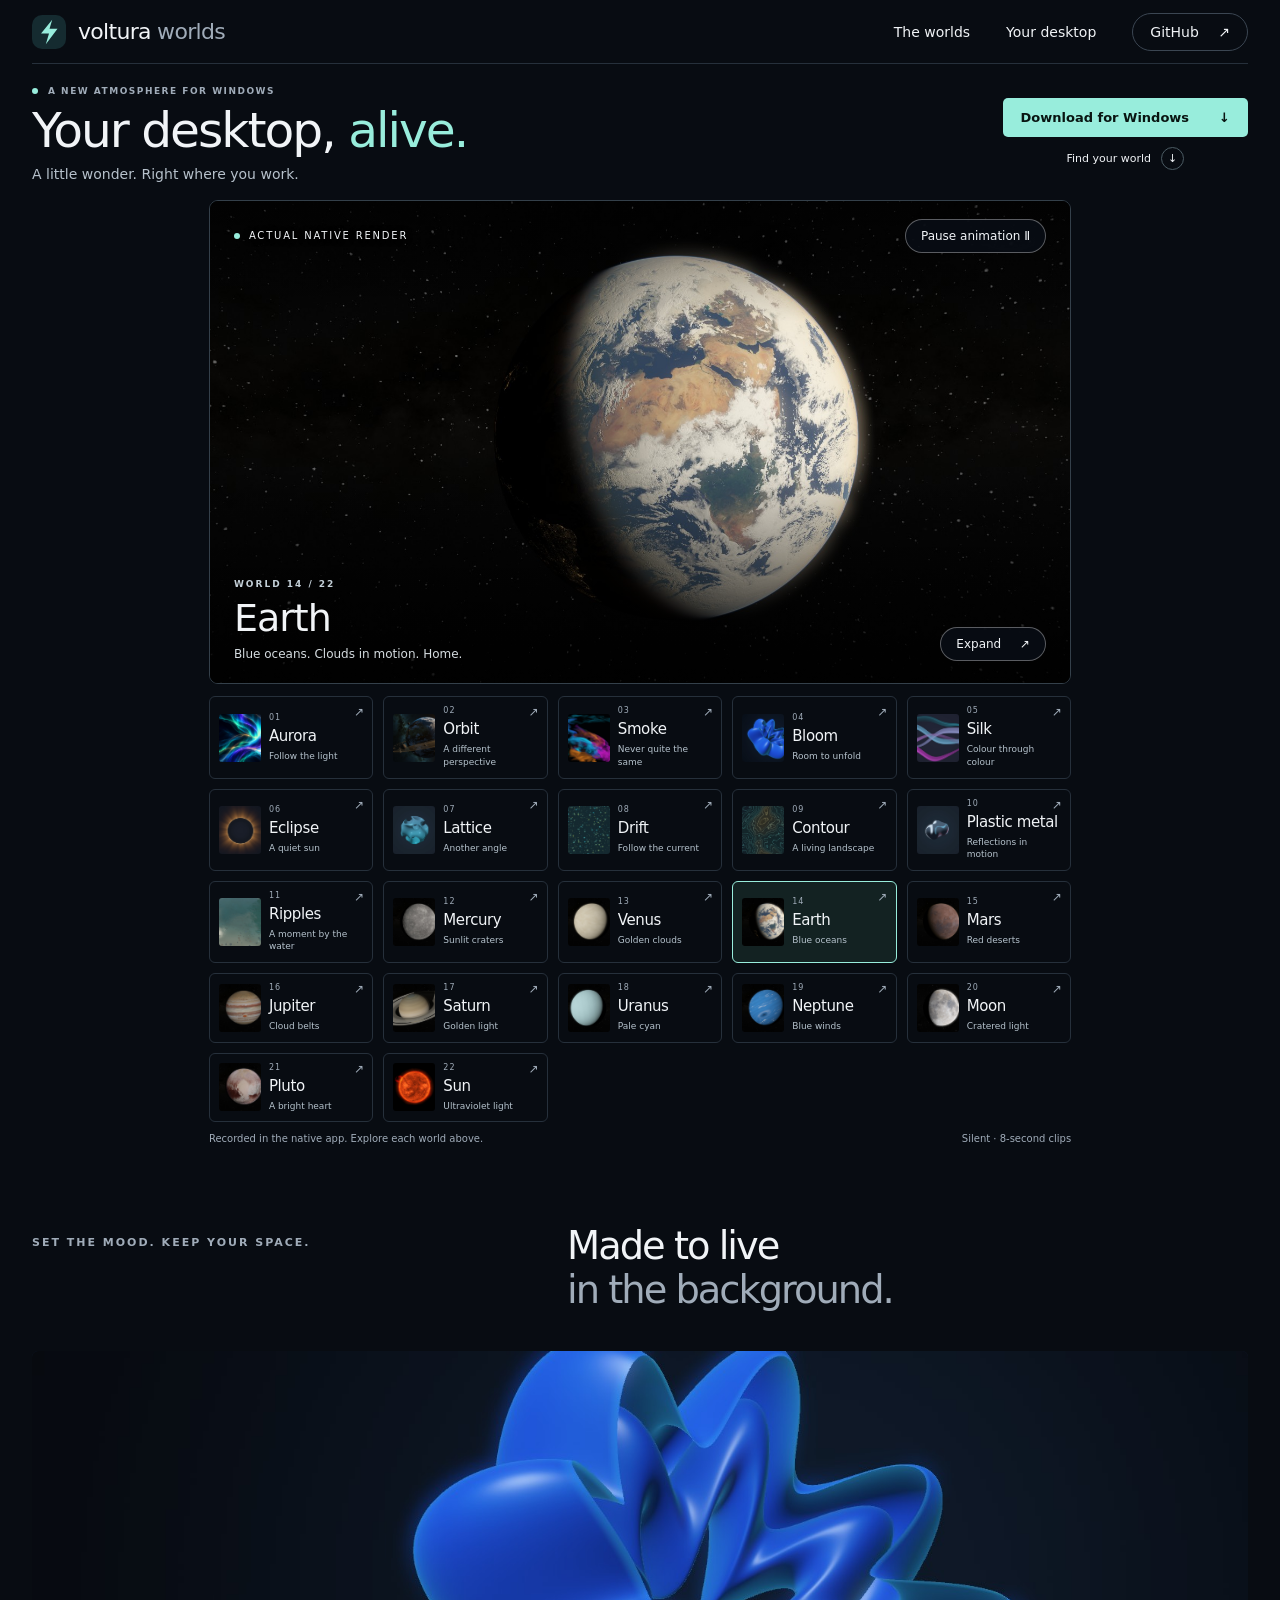
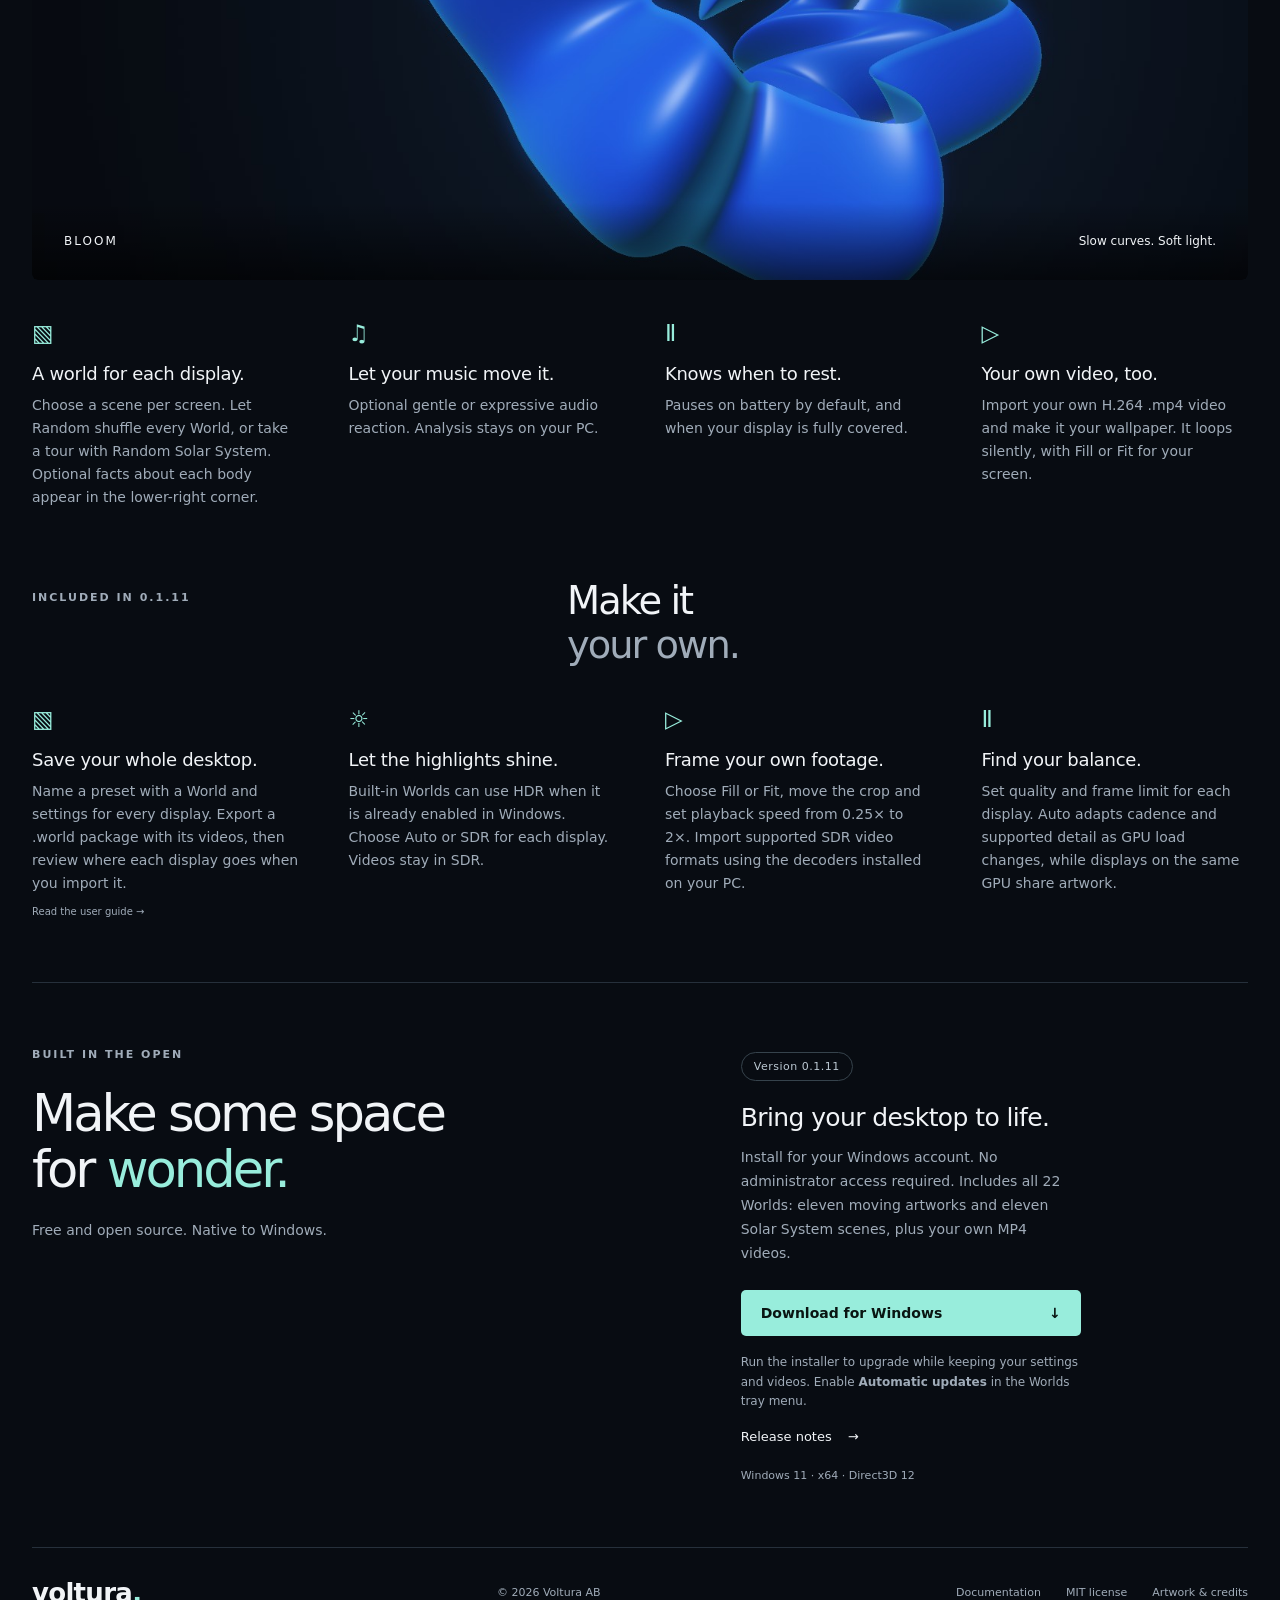
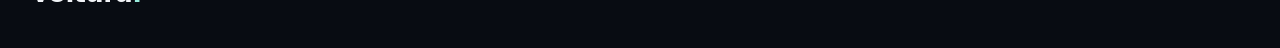
==== index.html @ 18833467 "Release 0.1.11 with reliability fixes and streamlined packaging" ====
<!doctype html>
<html lang="en">
<head>
  <meta charset="utf-8">
  <meta name="viewport" content="width=device-width, initial-scale=1">
  <meta name="theme-color" content="#080c12">
  <meta name="description" content="Explore 22 native animated Worlds for Windows 11. Tour the Solar System, follow flowing light, or find a quiet moment by the water.">
  <meta property="og:title" content="Voltura Worlds — Your desktop, alive.">
  <meta property="og:description" content="22 Worlds. Endless atmosphere. Explore the Solar System, from Mercury to Pluto and the Sun.">
  <meta property="og:type" content="website">
  <meta property="og:site_name" content="Voltura Worlds">
  <meta property="og:url" content="https://worlds.voltura.se/">
  <meta property="og:image" content="https://worlds.voltura.se/assets/social-preview.jpg?v=0.1.10">
  <meta property="og:image:secure_url" content="https://worlds.voltura.se/assets/social-preview.jpg?v=0.1.10">
  <meta property="og:image:type" content="image/jpeg">
  <meta property="og:image:width" content="1200">
  <meta property="og:image:height" content="630">
  <meta property="og:image:alt" content="Native Solar System scenes rendered by Voltura Worlds, with Earth, Saturn, the Sun and eight more Solar System Worlds">
  <meta name="twitter:card" content="summary_large_image">
  <meta name="twitter:title" content="Voltura Worlds — Your desktop, alive.">
  <meta name="twitter:description" content="22 Worlds. Endless atmosphere. Native Solar System scenes, moving artwork and your own MP4 videos for Windows 11.">
  <meta name="twitter:image" content="https://worlds.voltura.se/assets/social-preview.jpg?v=0.1.10">
  <meta name="twitter:image:alt" content="Native Solar System scenes rendered by Voltura Worlds, with Earth, Saturn, the Sun and eight more Solar System Worlds">
  <link rel="canonical" href="https://worlds.voltura.se/">
  <link rel="icon" type="image/svg+xml" href="assets/icon.svg">
  <link rel="stylesheet" href="styles.css?v=0.1.10">
  <title>Voltura Worlds — Your desktop, alive.</title>
</head>
<body>
  <a class="skip" href="#main">Skip to content</a>
  <header class="navigation wrap">
    <a class="brand" href="./" aria-label="Voltura Worlds home"><img src="assets/icon.svg" width="34" height="34" alt=""><span>voltura <strong>worlds</strong></span></a>
    <nav aria-label="Main navigation"><a href="#worlds">The worlds</a><a href="#your-desktop">Your desktop</a><a class="nav-source" href="https://github.com/voltura/voltura-worlds">GitHub <span aria-hidden="true">↗</span></a></nav>
  </header>
  <main id="main">
    <section class="hero wrap" aria-labelledby="hero-title">
      <div class="hero-intro"><p class="eyebrow"><span class="dot"></span> A new atmosphere for Windows</p><h1 id="hero-title">Your desktop, <em>alive.</em></h1><p class="lead">A little wonder. Right where you work.</p><div class="hero-actions"><a class="button" href="https://github.com/voltura/voltura-worlds/releases/download/v0.1.11/VolturaWorlds-Setup-0.1.11-win-x64.exe">Download for Windows <span aria-hidden="true">↓</span></a><a class="round-link" href="#worlds">Find your world <span aria-hidden="true">↓</span></a></div></div>
      <div class="hero-aside"><span class="small-label">Made for your desktop</span><p>Light that flows.<br>Planets that turn.<br>A moment to get lost in.</p><span class="version-tag">Windows 11 · x64</span></div>
    </section>
    <section class="showcase wrap" id="worlds" aria-label="Explore the 22 worlds">
      <div class="cinema" data-scene="earth">
        <video id="world-video" muted loop playsinline preload="metadata" poster="assets/earth.jpg?v=0.1.10" aria-label="Earth: native animated globe" width="1600" height="900"><source src="assets/earth.mp4?v=0.1.10" type="video/mp4"></video>
        <div class="cinema-top"><span class="footage-label"><span class="dot"></span> Actual native render</span><button id="play-toggle" type="button" aria-label="Play animation">Play animation <span aria-hidden="true">▷</span></button></div>
        <div class="cinema-bottom"><div aria-live="polite"><p class="small-label" id="scene-number">WORLD 14 / 22</p><h2 id="scene-title">Earth</h2><p id="scene-description">Blue oceans. Clouds in motion. Home.</p></div><button id="fullscreen" type="button" aria-label="View animation fullscreen">Expand <span aria-hidden="true">↗</span></button></div>
      </div>
      <div class="scene-picker" role="group" aria-label="Choose a world">
        <button type="button" class="scene" data-world="aurora" aria-pressed="false"><img src="assets/aurora.jpg?v=0.1.10" alt="" width="160" height="90"><span><span class="scene-index">01</span><strong>Aurora</strong><small>Follow the light</small></span><span class="scene-arrow" aria-hidden="true">↗</span></button>
        <button type="button" class="scene" data-world="orbit" aria-pressed="false"><img src="assets/orbit.jpg?v=0.1.10" alt="" width="160" height="90" loading="lazy"><span><span class="scene-index">02</span><strong>Orbit</strong><small>A different perspective</small></span><span class="scene-arrow" aria-hidden="true">↗</span></button>
        <button type="button" class="scene" data-world="smoke" aria-pressed="false"><img src="assets/smoke.jpg?v=0.1.10" alt="" width="160" height="90" loading="lazy"><span><span class="scene-index">03</span><strong>Smoke</strong><small>Never quite the same</small></span><span class="scene-arrow" aria-hidden="true">↗</span></button>
        <button type="button" class="scene" data-world="bloom" aria-pressed="false"><img src="assets/bloom.jpg?v=0.1.10" alt="" width="160" height="90" loading="lazy"><span><span class="scene-index">04</span><strong>Bloom</strong><small>Room to unfold</small></span><span class="scene-arrow" aria-hidden="true">↗</span></button>
        <button type="button" class="scene" data-world="silk" aria-pressed="false"><img src="assets/silk.jpg?v=0.1.10" alt="" width="160" height="90" loading="lazy"><span><span class="scene-index">05</span><strong>Silk</strong><small>Colour through colour</small></span><span class="scene-arrow" aria-hidden="true">↗</span></button>
        <button type="button" class="scene" data-world="eclipse" aria-pressed="false"><img src="assets/eclipse.jpg?v=0.1.10" alt="" width="160" height="90" loading="lazy"><span><span class="scene-index">06</span><strong>Eclipse</strong><small>A quiet sun</small></span><span class="scene-arrow" aria-hidden="true">↗</span></button>
        <button type="button" class="scene" data-world="lattice" aria-pressed="false"><img src="assets/lattice.jpg?v=0.1.10" alt="" width="160" height="90" loading="lazy"><span><span class="scene-index">07</span><strong>Lattice</strong><small>Another angle</small></span><span class="scene-arrow" aria-hidden="true">↗</span></button>
        <button type="button" class="scene" data-world="drift" aria-pressed="false"><img src="assets/drift.jpg?v=0.1.10" alt="" width="160" height="90" loading="lazy"><span><span class="scene-index">08</span><strong>Drift</strong><small>Follow the current</small></span><span class="scene-arrow" aria-hidden="true">↗</span></button>
        <button type="button" class="scene" data-world="contour" aria-pressed="false"><img src="assets/contour.jpg?v=0.1.10" alt="" width="160" height="90" loading="lazy"><span><span class="scene-index">09</span><strong>Contour</strong><small>A living landscape</small></span><span class="scene-arrow" aria-hidden="true">↗</span></button>
        <button type="button" class="scene" data-world="plastic_metal" aria-pressed="false"><img src="assets/plastic_metal.jpg?v=0.1.10" alt="" width="160" height="90" loading="lazy"><span><span class="scene-index">10</span><strong>Plastic metal</strong><small>Reflections in motion</small></span><span class="scene-arrow" aria-hidden="true">↗</span></button>
        <button type="button" class="scene" data-world="ripples" aria-pressed="false"><img src="assets/ripples.jpg?v=0.1.10" alt="" width="160" height="90" loading="lazy"><span><span class="scene-index">11</span><strong>Ripples</strong><small>A moment by the water</small></span><span class="scene-arrow" aria-hidden="true">&#8599;</span></button>
        <button type="button" class="scene" data-world="mercury" aria-pressed="false"><img src="assets/mercury.jpg?v=0.1.10" alt="" width="160" height="90" loading="lazy"><span><span class="scene-index">12</span><strong>Mercury</strong><small>Sunlit craters</small></span><span class="scene-arrow" aria-hidden="true">↗</span></button>
        <button type="button" class="scene" data-world="venus" aria-pressed="false"><img src="assets/venus.jpg?v=0.1.10" alt="" width="160" height="90" loading="lazy"><span><span class="scene-index">13</span><strong>Venus</strong><small>Golden clouds</small></span><span class="scene-arrow" aria-hidden="true">↗</span></button>
        <button type="button" class="scene active" data-world="earth" aria-pressed="true"><img src="assets/earth.jpg?v=0.1.10" alt="" width="160" height="90" loading="lazy"><span><span class="scene-index">14</span><strong>Earth</strong><small>Blue oceans</small></span><span class="scene-arrow" aria-hidden="true">↗</span></button>
        <button type="button" class="scene" data-world="mars" aria-pressed="false"><img src="assets/mars.jpg?v=0.1.10" alt="" width="160" height="90" loading="lazy"><span><span class="scene-index">15</span><strong>Mars</strong><small>Red deserts</small></span><span class="scene-arrow" aria-hidden="true">↗</span></button>
        <button type="button" class="scene" data-world="jupiter" aria-pressed="false"><img src="assets/jupiter.jpg?v=0.1.10" alt="" width="160" height="90" loading="lazy"><span><span class="scene-index">16</span><strong>Jupiter</strong><small>Cloud belts</small></span><span class="scene-arrow" aria-hidden="true">↗</span></button>
        <button type="button" class="scene" data-world="saturn" aria-pressed="false"><img src="assets/saturn.jpg?v=0.1.10" alt="" width="160" height="90" loading="lazy"><span><span class="scene-index">17</span><strong>Saturn</strong><small>Golden light</small></span><span class="scene-arrow" aria-hidden="true">↗</span></button>
        <button type="button" class="scene" data-world="uranus" aria-pressed="false"><img src="assets/uranus.jpg?v=0.1.10" alt="" width="160" height="90" loading="lazy"><span><span class="scene-index">18</span><strong>Uranus</strong><small>Pale cyan</small></span><span class="scene-arrow" aria-hidden="true">↗</span></button>
        <button type="button" class="scene" data-world="neptune" aria-pressed="false"><img src="assets/neptune.jpg?v=0.1.10" alt="" width="160" height="90" loading="lazy"><span><span class="scene-index">19</span><strong>Neptune</strong><small>Blue winds</small></span><span class="scene-arrow" aria-hidden="true">↗</span></button>
        <button type="button" class="scene" data-world="moon" aria-pressed="false"><img src="assets/moon.jpg?v=0.1.10" alt="" width="160" height="90" loading="lazy"><span><span class="scene-index">20</span><strong>Moon</strong><small>Cratered light</small></span><span class="scene-arrow" aria-hidden="true">↗</span></button>
        <button type="button" class="scene" data-world="pluto" aria-pressed="false"><img src="assets/pluto.jpg?v=0.1.10" alt="" width="160" height="90" loading="lazy"><span><span class="scene-index">21</span><strong>Pluto</strong><small>A bright heart</small></span><span class="scene-arrow" aria-hidden="true">↗</span></button>
        <button type="button" class="scene" data-world="sun" aria-pressed="false"><img src="assets/sun.jpg?v=0.1.10" alt="" width="160" height="90" loading="lazy"><span><span class="scene-index">22</span><strong>Sun</strong><small>Ultraviolet light</small></span><span class="scene-arrow" aria-hidden="true">↗</span></button>
      </div>
      <p class="capture-note">Recorded in the native app. Explore each world above. <span>Silent · 8-second clips</span></p>
      <noscript><p>JavaScript enables the scene switcher. Watch the recordings directly: <a href="assets/aurora.mp4?v=0.1.10">Aurora</a> · <a href="assets/orbit.mp4?v=0.1.10">Orbit</a> · <a href="assets/smoke.mp4?v=0.1.10">Smoke</a> · <a href="assets/bloom.mp4?v=0.1.10">Bloom</a> · <a href="assets/silk.mp4?v=0.1.10">Silk</a> · <a href="assets/eclipse.mp4?v=0.1.10">Eclipse</a> · <a href="assets/lattice.mp4?v=0.1.10">Lattice</a> · <a href="assets/drift.mp4?v=0.1.10">Drift</a> · <a href="assets/contour.mp4?v=0.1.10">Contour</a> · <a href="assets/plastic_metal.mp4?v=0.1.10">Plastic metal</a> · <a href="assets/ripples.mp4?v=0.1.10">Ripples</a> · <a href="assets/mercury.mp4?v=0.1.10">Mercury</a> · <a href="assets/venus.mp4?v=0.1.10">Venus</a> · <a href="assets/earth.mp4?v=0.1.10">Earth</a> · <a href="assets/mars.mp4?v=0.1.10">Mars</a> · <a href="assets/jupiter.mp4?v=0.1.10">Jupiter</a> · <a href="assets/saturn.mp4?v=0.1.10">Saturn</a> · <a href="assets/uranus.mp4?v=0.1.10">Uranus</a> · <a href="assets/neptune.mp4?v=0.1.10">Neptune</a> · <a href="assets/moon.mp4?v=0.1.10">Moon</a> · <a href="assets/pluto.mp4?v=0.1.10">Pluto</a> · <a href="assets/sun.mp4?v=0.1.10">Sun</a>.</p></noscript>
    </section>
    <section class="desktop-section wrap" id="your-desktop" aria-labelledby="desktop-title">
      <div class="section-heading"><p class="eyebrow">Set the mood. Keep your space.</p><h2 id="desktop-title">Made to live<br><span>in the background.</span></h2></div>
      <div class="desktop-visual"><img src="assets/bloom.jpg?v=0.1.10" width="1600" height="900" alt="Bloom's sculpted blue folds, captured from the native renderer" loading="lazy"><div class="visual-caption"><span>Bloom</span><span>Slow curves. Soft light.</span></div></div>
      <div class="details"><article><span class="detail-symbol" aria-hidden="true">▧</span><h3>A world for each display.</h3><p>Choose a scene per screen. Let Random shuffle every World, or take a tour with Random Solar System. Optional facts about each body appear in the lower-right corner.</p></article><article><span class="detail-symbol" aria-hidden="true">♫</span><h3>Let your music move it.</h3><p>Optional gentle or expressive audio reaction. Analysis stays on your PC.</p></article><article><span class="detail-symbol" aria-hidden="true">Ⅱ</span><h3>Knows when to rest.</h3><p>Pauses on battery by default, and when your display is fully covered.</p></article><article><span class="detail-symbol" aria-hidden="true">▷</span><h3>Your own video, too.</h3><p>Import your own H.264 .mp4 video and make it your wallpaper. It loops silently, with Fill or Fit for your screen.</p></article></div>
    </section>
    <section class="desktop-section wrap" id="controls" aria-labelledby="controls-title">
      <div class="section-heading"><p class="eyebrow">Included in 0.1.11</p><h2 id="controls-title">Make it<br><span>your own.</span></h2></div>
      <div class="details">
        <article><span class="detail-symbol" aria-hidden="true">▧</span><h3>Save your whole desktop.</h3><p>Name a preset with a World and settings for every display. Export a .world package with its videos, then review where each display goes when you import it.</p></article>
        <article><span class="detail-symbol" aria-hidden="true">☼</span><h3>Let the highlights shine.</h3><p>Built-in Worlds can use HDR when it is already enabled in Windows. Choose Auto or SDR for each display. Videos stay in SDR.</p></article>
        <article><span class="detail-symbol" aria-hidden="true">▷</span><h3>Frame your own footage.</h3><p>Choose Fill or Fit, move the crop and set playback speed from 0.25× to 2×. Import supported SDR video formats using the decoders installed on your PC.</p></article>
        <article><span class="detail-symbol" aria-hidden="true">Ⅱ</span><h3>Find your balance.</h3><p>Set quality and frame limit for each display. Auto adapts cadence and supported detail as GPU load changes, while displays on the same GPU share artwork.</p></article>
      </div>
      <p class="capture-note"><a href="https://github.com/voltura/voltura-worlds/blob/main/docs/USING.md">Read the user guide →</a></p>
    </section>
    <section id="download" class="closing wrap" aria-labelledby="try-title"><div><p class="eyebrow">Built in the open</p><h2 id="try-title">Make some space<br>for <em>wonder.</em></h2><p>Free and open source. Native to Windows.</p></div><div class="get-worlds"><span class="version-tag">Version 0.1.11</span><h3>Bring your desktop to life.</h3><p>Install for your Windows account. No administrator access required. Includes all 22 Worlds: eleven moving artworks and eleven Solar System scenes, plus your own MP4 videos.</p><a class="button" href="https://github.com/voltura/voltura-worlds/releases/download/v0.1.11/VolturaWorlds-Setup-0.1.11-win-x64.exe">Download for Windows <span aria-hidden="true">↓</span></a><p class="update-note">Run the installer to upgrade while keeping your settings and videos. Enable <strong>Automatic updates</strong> in the Worlds tray menu.</p><a class="release-link" href="https://github.com/voltura/voltura-worlds/releases">Release notes <span aria-hidden="true">→</span></a><span class="requirements">Windows 11 · x64 · Direct3D 12</span></div></section>
  </main>
  <footer class="wrap"><a class="brand" href="https://voltura.se/">voltura<span class="footer-dot">.</span></a><span>© 2026 Voltura AB</span><div><a href="https://github.com/voltura/voltura-worlds/blob/main/docs/README.md">Documentation</a><a href="https://github.com/voltura/voltura-worlds/blob/main/LICENSE">MIT license</a><a href="https://github.com/voltura/voltura-worlds/blob/main/THIRD-PARTY-NOTICES.md">Artwork &amp; credits</a></div></footer>
  <script src="script.js?v=0.1.10"></script>
</body>
</html>
---- styles.css ----
@font-face{font-family:Worlds;src:local("Segoe UI Variable"),local("Segoe UI");font-display:swap}
:root{color-scheme:dark;--bg:#080c12;--fg:#f1f4f7;--muted:#a0acb9;--line:#26303b;--accent:#98eddc;font-family:Worlds,"Segoe UI",system-ui,sans-serif;background:var(--bg);color:var(--fg);font-synthesis:none}
*{box-sizing:border-box}html{scroll-behavior:smooth;scroll-padding-top:24px}body{margin:0}a{color:inherit;text-decoration:none}button{font:inherit;color:inherit;cursor:pointer}a,button{-webkit-tap-highlight-color:transparent}button:focus-visible,a:focus-visible{outline:2px solid var(--accent);outline-offset:6px}button:disabled{cursor:wait}::selection{background:var(--accent);color:var(--bg)}.wrap{width:min(1360px,calc(100% - 96px));margin-inline:auto}.skip{position:absolute;left:20px;top:-100px;z-index:20;background:var(--accent);color:#080c12;padding:16px}.skip:focus{top:12px}.navigation{height:106px;display:flex;align-items:center;justify-content:space-between;border-bottom:1px solid var(--line)}.brand{display:inline-flex;align-items:center;gap:12px;font-size:22px;letter-spacing:-.7px}.brand strong{font-weight:400;color:var(--muted)}nav{display:flex;align-items:center;gap:36px;font-size:14px}nav a:hover,.release-link:hover,footer a:hover{color:var(--accent)}.nav-source{border:1px solid #3b4652;padding:10px 17px;border-radius:24px}.nav-source span{margin-left:15px}.hero{display:flex;align-items:end;justify-content:space-between;padding-block:77px 57px}.eyebrow,.small-label{font-size:11px;letter-spacing:2px;text-transform:uppercase;font-weight:600;color:var(--muted)}.eyebrow{display:flex;align-items:center;gap:10px;margin:0 0 25px}.dot{display:inline-block;width:6px;height:6px;border-radius:50%;background:var(--accent);flex-shrink:0}h1{font-size:clamp(70px,7.7vw,116px);font-weight:430;line-height:.99;letter-spacing:-6px;margin:0}em{font-style:normal;color:var(--accent)}.lead{font-size:19px;color:#b6c1cb;margin:25px 0}.round-link{display:inline-flex;align-items:center;gap:28px;font-size:14px}.round-link span{display:grid;place-items:center;width:31px;height:31px;border:1px solid #4b5b63;border-radius:50%;transition:background .2s}.round-link:hover span{background:var(--accent);color:var(--bg)}.hero-aside{padding-bottom:7px;width:220px}.hero-aside p{font-size:19px;line-height:1.65;margin:15px 0 26px;color:#c3cbd4}.version-tag{display:inline-flex;align-items:center;border:1px solid #36434c;border-radius:30px;padding:7px 12px;font-size:11px;letter-spacing:.5px;color:#bcc9d3}.showcase{scroll-margin-top:25px}.cinema{aspect-ratio:16/9;position:relative;overflow:hidden;background:#05080b;border-radius:9px;border:1px solid #34404a}.cinema video{width:100%;height:100%;display:block;object-fit:cover}.cinema:after{content:"";position:absolute;inset:0;pointer-events:none;background:linear-gradient(180deg,#0007,transparent 25%,transparent 55%,#000c)}.cinema-top,.cinema-bottom{position:absolute;left:34px;right:34px;z-index:1;display:flex;justify-content:space-between;align-items:center}.cinema-top{top:25px}.footage-label{display:flex;align-items:center;gap:9px;font-size:10px;text-transform:uppercase;letter-spacing:1.8px;text-shadow:0 1px 6px #000}.cinema button{border:1px solid #ffffff55;background:#0b111bb3;backdrop-filter:blur(12px);border-radius:30px;padding:9px 15px;font-size:12px}.cinema button:hover{background:#24353e}.cinema button span{margin-left:15px}.cinema-bottom{bottom:30px;align-items:end}.cinema-bottom .small-label{color:#c4d0d8;margin:0 0 10px}.cinema h2{font-weight:400;font-size:clamp(34px,4.5vw,64px);letter-spacing:-2px;margin:0}.cinema-bottom p:last-child{font-size:14px;margin:10px 0 0;color:#d5dce0}.scene-picker{display:grid;grid-template-columns:repeat(4,1fr);gap:12px;margin-top:16px}.scene{display:flex;align-items:center;gap:14px;background:transparent;border:1px solid var(--line);border-radius:6px;padding:15px;text-align:left;position:relative;transition:border-color .2s,background .2s;min-width:0}.scene.active{border-color:var(--accent);background:#132222}.scene:hover{background:#152027;border-color:#68867f}.scene img{width:67px;height:76px;object-fit:cover;border-radius:3px}.scene>span:nth-child(2){display:flex;flex-direction:column;gap:5px;min-width:0}.scene-index{font-size:10px;color:var(--muted);letter-spacing:1px}.scene strong{font-size:18px;font-weight:500;letter-spacing:-.4px}.scene small{font-size:10px;color:#b5c2cc}.scene-arrow{position:absolute;right:12px;top:12px;font-size:12px;color:var(--muted)}.capture-note{display:flex;justify-content:space-between;color:var(--muted);font-size:11px;margin-top:17px}.desktop-section{padding-top:115px}.section-heading{display:flex;justify-content:space-between;align-items:start;margin-bottom:40px}.section-heading .eyebrow{margin-top:12px}.section-heading h2{font-size:clamp(32px,4vw,58px);line-height:1.13;letter-spacing:-2px;font-weight:400;margin:0;width:56%}.section-heading h2 span{color:var(--muted)}.desktop-visual{position:relative;aspect-ratio:2.3;overflow:hidden;border-radius:6px;background:#101b2f}.desktop-visual img{width:100%;height:100%;object-fit:cover;object-position:50% 55%}.visual-caption{position:absolute;bottom:0;left:0;right:0;padding:32px;display:flex;justify-content:space-between;background:linear-gradient(transparent,#0009);font-size:12px}.visual-caption span:first-child{letter-spacing:2px;text-transform:uppercase}.details{display:grid;grid-template-columns:repeat(4,1fr);gap:50px;margin-top:40px}.detail-symbol{font-size:23px;color:var(--accent)}.details h3{font-size:18px;font-weight:500;margin:17px 0 10px;letter-spacing:-.3px}.details p{color:var(--muted);line-height:1.65;font-size:14px;max-width:310px;margin:0}.closing{display:grid;grid-template-columns:1.2fr 1fr;gap:100px;padding-block:105px 95px;margin-top:100px;border-top:1px solid var(--line)}.closing h2{font-size:clamp(43px,5vw,72px);font-weight:400;letter-spacing:-3px;line-height:1.08;margin:0}.closing>div>p:last-child{font-size:14px;color:var(--muted);margin-top:25px}.get-worlds{padding-top:4px;max-width:340px}.get-worlds h3{font-weight:450;font-size:25px;letter-spacing:-.6px;margin:22px 0 10px}.get-worlds p{font-size:14px;line-height:1.7;color:var(--muted)}.button{display:flex;align-items:center;justify-content:space-between;padding:15px 20px;border-radius:5px;background:var(--accent);color:#091512;font-size:14px;font-weight:600;margin-top:25px}.button:hover{background:#bdfff0}.release-link{display:block;margin-top:18px;font-size:13px}.release-link span{margin-left:12px}.requirements{display:block;font-size:11px;color:var(--muted);margin-top:25px}footer{display:flex;align-items:center;justify-content:space-between;padding-block:30px 40px;border-top:1px solid var(--line);font-size:11px;color:var(--muted)}footer .brand{color:var(--fg);font-size:26px;font-weight:600;gap:0}.footer-dot{color:var(--accent)}footer>div{display:flex;gap:25px}.cinema:fullscreen{width:100vw;height:100vh;border:0;border-radius:0;aspect-ratio:auto}.cinema:fullscreen video{object-fit:contain}
@media(min-width:1600px){.hero{padding-top:100px}}@media(max-width:1050px){.wrap{width:calc(100% - 64px)}.scene{gap:10px;padding:12px}.scene img{width:42px;height:68px}.scene small{font-size:9px}.hero-aside{width:195px}.details{grid-template-columns:repeat(2,1fr);gap:30px}.closing{gap:60px}.section-heading .eyebrow{font-size:10px;letter-spacing:1px}}@media(max-width:700px){.wrap{width:calc(100% - 36px)}.navigation{height:78px}.brand{font-size:18px;gap:8px}.brand img{width:28px;height:28px}nav{gap:17px;font-size:12px}nav>a:nth-child(2){display:none}.nav-source{padding:8px 11px}.nav-source span{margin-left:5px}.hero{padding-block:49px 36px}.hero-aside{display:none}h1{font-size:clamp(68px,14vw,98px);letter-spacing:-4px}.hero .eyebrow{font-size:9px;letter-spacing:1.5px;margin-bottom:21px}.lead{font-size:16px;margin-top:20px}.round-link{font-size:12px}.cinema{aspect-ratio:1.24}.cinema video{object-position:62% center}.cinema-top,.cinema-bottom{left:17px;right:17px}.cinema-top{top:16px}.cinema-bottom{bottom:20px}.footage-label{font-size:8px;letter-spacing:1px}.cinema button{font-size:10px;padding:8px 10px}.cinema button span{margin-left:5px}.cinema-bottom .small-label{font-size:8px;margin-bottom:6px}.cinema h2{font-size:36px;letter-spacing:-1px}.cinema-bottom p:last-child{font-size:10px;margin-top:6px;max-width:220px}.scene-picker{grid-template-columns:1fr 1fr;gap:9px;margin-top:11px}.scene img{width:44px;height:60px}.scene small{font-size:9px}.scene strong{font-size:16px}.scene-index{font-size:8px}.capture-note{font-size:9px;line-height:1.6;gap:15px}.capture-note span{white-space:nowrap}.desktop-section{padding-top:65px}.section-heading{display:block;margin-bottom:25px}.section-heading .eyebrow{margin-bottom:20px}.section-heading h2{width:100%;font-size:36px;letter-spacing:-1px}.desktop-visual{aspect-ratio:1.5}.visual-caption{padding:20px;font-size:10px}.details{grid-template-columns:1fr;gap:25px;margin-top:30px}.details article{padding-left:42px;position:relative}.detail-symbol{position:absolute;left:0;top:4px}.details h3{margin-top:0;font-size:17px}.details p{max-width:100%;font-size:13px}.closing{grid-template-columns:1fr;gap:40px;padding-block:50px;margin-top:60px}.closing h2{font-size:49px;letter-spacing:-2px}.get-worlds{max-width:none}.get-worlds h3{font-size:24px}.closing .eyebrow{font-size:10px}footer{flex-wrap:wrap;gap:22px;padding-block:25px}footer>div{width:100%;gap:25px}}
@media(prefers-reduced-motion:reduce){html{scroll-behavior:auto}*{transition:none!important}}

.hero-actions{display:flex;align-items:center;gap:25px;flex-wrap:wrap}.hero-actions .button{margin-top:0;gap:30px}.get-worlds .update-note{font-size:12px;line-height:1.6;margin-top:17px}

/* Keep the native animation and scene choices together in the first desktop view. */
@media(min-width:701px){
 .wrap{width:min(1280px,calc(100% - 64px))}
 .navigation{height:64px}
 .hero{padding-block:22px 18px}
 .hero-intro{width:100%;display:grid;grid-template-columns:minmax(0,1fr) auto;column-gap:24px}
 .hero .eyebrow{grid-column:1;font-size:9px;margin:0 0 8px;letter-spacing:1.5px}
 .hero h1{grid-column:1;font-size:clamp(32px,3.8vw,56px);line-height:1.1;letter-spacing:-2px}
 .hero .lead{grid-column:1;font-size:14px;margin:8px 0 0}
 .hero-aside{display:none}
 .hero-actions{grid-column:2;grid-row:1/4;align-self:center;flex-direction:column;gap:10px;align-items:center}
 .hero-actions .button{padding:12px 18px;font-size:13px;min-width:195px}
 .hero-actions .round-link{font-size:11px;gap:10px}
 .hero-actions .round-link span{width:23px;height:23px}
 .showcase.wrap{width:min(1280px,calc(100% - 64px),calc((100svh - 340px)*16/9));min-width:min(560px,calc(100% - 64px))}
 .cinema-top,.cinema-bottom{left:24px;right:24px}
 .cinema-top{top:18px}.cinema-bottom{bottom:22px}
 .cinema h2{font-size:38px;letter-spacing:-1px}
 .cinema-bottom .small-label{font-size:9px;margin-bottom:7px}
 .cinema-bottom p:last-child{font-size:12px;margin-top:7px}
 .scene-picker{gap:10px;margin-top:12px}
 .scene{padding:10px;gap:10px}
 .scene img{width:48px;height:54px}
 .scene strong{font-size:16px}.scene small{font-size:9px}.scene-index{font-size:8px}
 .capture-note{margin-top:11px;font-size:10px}
 .desktop-section{padding-top:70px}
 .section-heading h2{font-size:clamp(32px,3vw,44px)}
 .closing{padding-block:65px;margin-top:65px}
 .closing h2{font-size:clamp(40px,4vw,58px)}
}
@media(max-width:700px){
 .navigation{height:64px}
 .hero{padding-block:27px 24px}
 .hero h1{font-size:clamp(37px,8.7vw,58px);line-height:1.06;letter-spacing:-1.7px}
 .hero .eyebrow{font-size:8px;margin-bottom:13px}
 .hero .lead{font-size:14px;margin-block:14px}
 .hero-actions{gap:15px}
 .hero-actions .button{font-size:12px;padding:12px 15px;gap:18px}
 .hero-actions .round-link{font-size:11px;gap:10px}
}

/* Ten choices stay in the page flow; labels never need horizontal scrolling. */
.scene-picker{grid-template-columns:repeat(5,minmax(0,1fr))}
.scene small{line-height:1.4}
@media(min-width:1051px){
 .showcase.wrap{width:min(1280px,calc(100% - 64px),calc((100svh - 415px)*16/9));min-width:min(800px,calc(100% - 64px))}
 .scene{padding:9px;gap:8px}
 .scene img{width:42px;height:48px}
 .scene strong{font-size:15px}
 .scene small{font-size:9px}
 .scene-arrow{right:8px;top:8px}
}
@media(min-width:701px) and (max-width:1050px){.scene-picker{grid-template-columns:repeat(3,minmax(0,1fr))}}
@media(max-width:700px){
 .scene-picker{grid-template-columns:repeat(2,minmax(0,1fr))}
 .scene{padding:10px;gap:8px}
 .scene img{width:38px;height:54px}
 .scene strong{font-size:15px}
 .scene small{font-size:9px}
 .cinema video{object-fit:contain;object-position:center}
 .capture-note{flex-wrap:wrap;gap:2px}
}
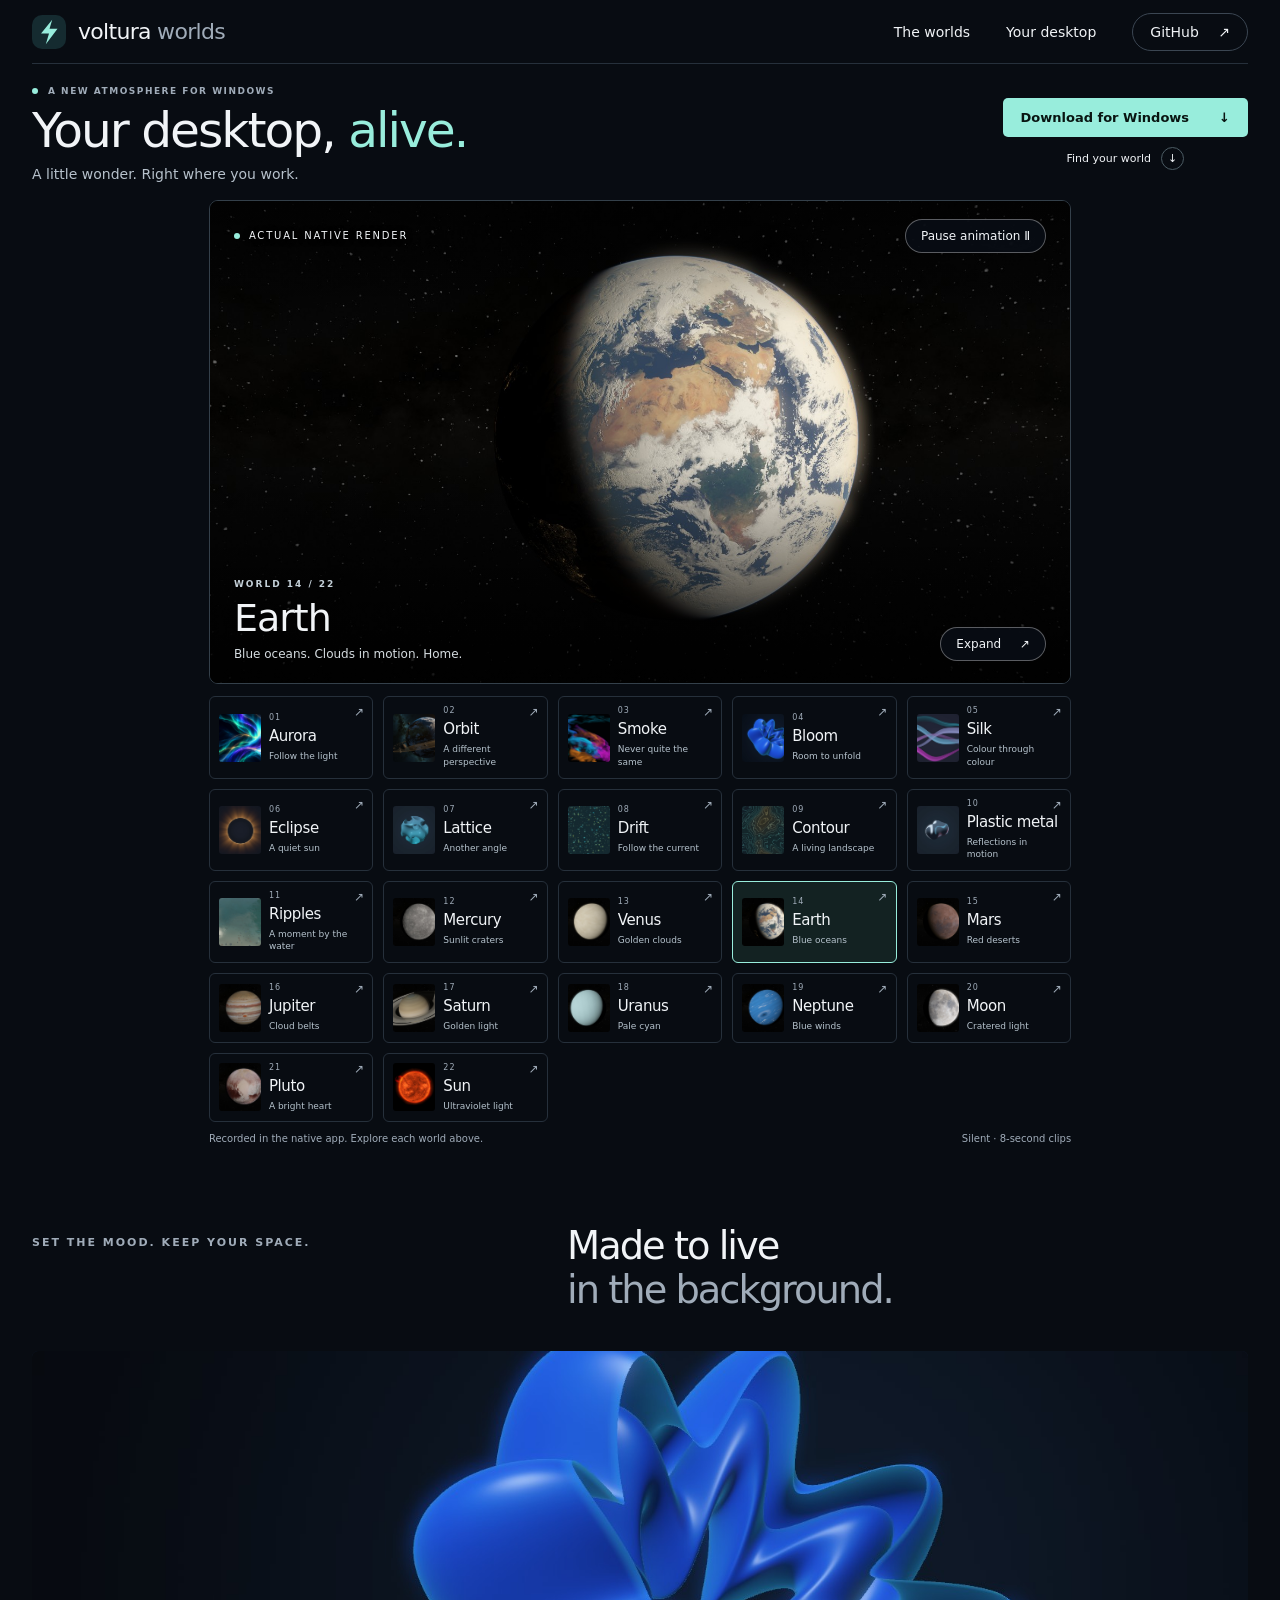
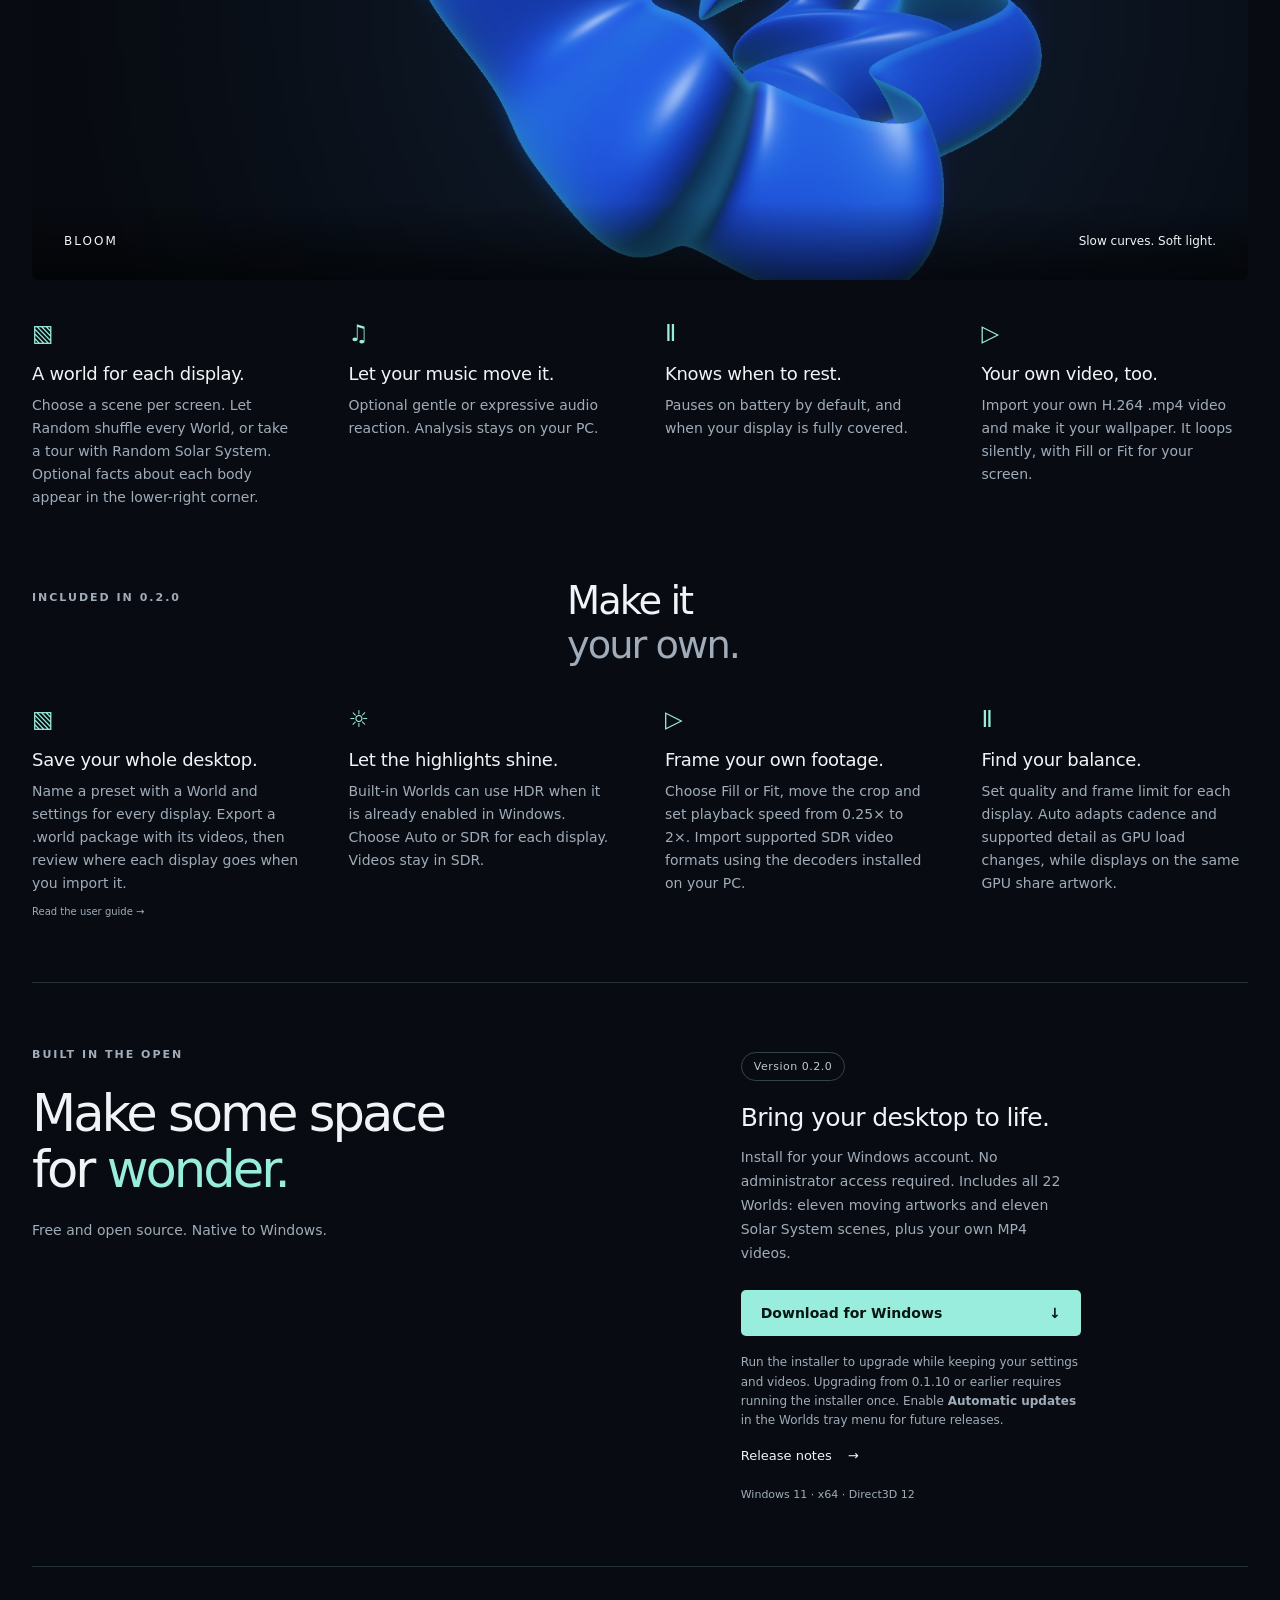
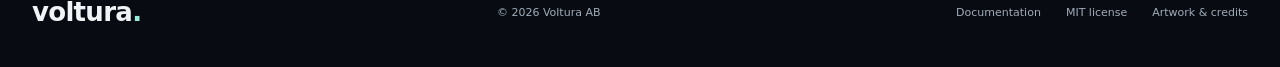
==== commit 264a68ce: "Release 0.2.0 with visible running version" ====
--- a/index.html
+++ b/index.html
@@ -34,7 +34,7 @@
   </header>
   <main id="main">
     <section class="hero wrap" aria-labelledby="hero-title">
-      <div class="hero-intro"><p class="eyebrow"><span class="dot"></span> A new atmosphere for Windows</p><h1 id="hero-title">Your desktop, <em>alive.</em></h1><p class="lead">A little wonder. Right where you work.</p><div class="hero-actions"><a class="button" href="https://github.com/voltura/voltura-worlds/releases/download/v0.1.11/VolturaWorlds-Setup-0.1.11-win-x64.exe">Download for Windows <span aria-hidden="true">↓</span></a><a class="round-link" href="#worlds">Find your world <span aria-hidden="true">↓</span></a></div></div>
+      <div class="hero-intro"><p class="eyebrow"><span class="dot"></span> A new atmosphere for Windows</p><h1 id="hero-title">Your desktop, <em>alive.</em></h1><p class="lead">A little wonder. Right where you work.</p><div class="hero-actions"><a class="button" href="https://github.com/voltura/voltura-worlds/releases/download/v0.2.0/VolturaWorlds-Setup-0.2.0-win-x64.exe">Download for Windows <span aria-hidden="true">↓</span></a><a class="round-link" href="#worlds">Find your world <span aria-hidden="true">↓</span></a></div></div>
       <div class="hero-aside"><span class="small-label">Made for your desktop</span><p>Light that flows.<br>Planets that turn.<br>A moment to get lost in.</p><span class="version-tag">Windows 11 · x64</span></div>
     </section>
     <section class="showcase wrap" id="worlds" aria-label="Explore the 22 worlds">
@@ -76,7 +76,7 @@
       <div class="details"><article><span class="detail-symbol" aria-hidden="true">▧</span><h3>A world for each display.</h3><p>Choose a scene per screen. Let Random shuffle every World, or take a tour with Random Solar System. Optional facts about each body appear in the lower-right corner.</p></article><article><span class="detail-symbol" aria-hidden="true">♫</span><h3>Let your music move it.</h3><p>Optional gentle or expressive audio reaction. Analysis stays on your PC.</p></article><article><span class="detail-symbol" aria-hidden="true">Ⅱ</span><h3>Knows when to rest.</h3><p>Pauses on battery by default, and when your display is fully covered.</p></article><article><span class="detail-symbol" aria-hidden="true">▷</span><h3>Your own video, too.</h3><p>Import your own H.264 .mp4 video and make it your wallpaper. It loops silently, with Fill or Fit for your screen.</p></article></div>
     </section>
     <section class="desktop-section wrap" id="controls" aria-labelledby="controls-title">
-      <div class="section-heading"><p class="eyebrow">Included in 0.1.11</p><h2 id="controls-title">Make it<br><span>your own.</span></h2></div>
+      <div class="section-heading"><p class="eyebrow">Included in 0.2.0</p><h2 id="controls-title">Make it<br><span>your own.</span></h2></div>
       <div class="details">
         <article><span class="detail-symbol" aria-hidden="true">▧</span><h3>Save your whole desktop.</h3><p>Name a preset with a World and settings for every display. Export a .world package with its videos, then review where each display goes when you import it.</p></article>
         <article><span class="detail-symbol" aria-hidden="true">☼</span><h3>Let the highlights shine.</h3><p>Built-in Worlds can use HDR when it is already enabled in Windows. Choose Auto or SDR for each display. Videos stay in SDR.</p></article>
@@ -85,7 +85,7 @@
       </div>
       <p class="capture-note"><a href="https://github.com/voltura/voltura-worlds/blob/main/docs/USING.md">Read the user guide →</a></p>
     </section>
-    <section id="download" class="closing wrap" aria-labelledby="try-title"><div><p class="eyebrow">Built in the open</p><h2 id="try-title">Make some space<br>for <em>wonder.</em></h2><p>Free and open source. Native to Windows.</p></div><div class="get-worlds"><span class="version-tag">Version 0.1.11</span><h3>Bring your desktop to life.</h3><p>Install for your Windows account. No administrator access required. Includes all 22 Worlds: eleven moving artworks and eleven Solar System scenes, plus your own MP4 videos.</p><a class="button" href="https://github.com/voltura/voltura-worlds/releases/download/v0.1.11/VolturaWorlds-Setup-0.1.11-win-x64.exe">Download for Windows <span aria-hidden="true">↓</span></a><p class="update-note">Run the installer to upgrade while keeping your settings and videos. Enable <strong>Automatic updates</strong> in the Worlds tray menu.</p><a class="release-link" href="https://github.com/voltura/voltura-worlds/releases">Release notes <span aria-hidden="true">→</span></a><span class="requirements">Windows 11 · x64 · Direct3D 12</span></div></section>
+    <section id="download" class="closing wrap" aria-labelledby="try-title"><div><p class="eyebrow">Built in the open</p><h2 id="try-title">Make some space<br>for <em>wonder.</em></h2><p>Free and open source. Native to Windows.</p></div><div class="get-worlds"><span class="version-tag">Version 0.2.0</span><h3>Bring your desktop to life.</h3><p>Install for your Windows account. No administrator access required. Includes all 22 Worlds: eleven moving artworks and eleven Solar System scenes, plus your own MP4 videos.</p><a class="button" href="https://github.com/voltura/voltura-worlds/releases/download/v0.2.0/VolturaWorlds-Setup-0.2.0-win-x64.exe">Download for Windows <span aria-hidden="true">↓</span></a><p class="update-note">Run the installer to upgrade while keeping your settings and videos. Upgrading from 0.1.10 or earlier requires running the installer once. Enable <strong>Automatic updates</strong> in the Worlds tray menu for future releases.</p><a class="release-link" href="https://github.com/voltura/voltura-worlds/releases">Release notes <span aria-hidden="true">→</span></a><span class="requirements">Windows 11 · x64 · Direct3D 12</span></div></section>
   </main>
   <footer class="wrap"><a class="brand" href="https://voltura.se/">voltura<span class="footer-dot">.</span></a><span>© 2026 Voltura AB</span><div><a href="https://github.com/voltura/voltura-worlds/blob/main/docs/README.md">Documentation</a><a href="https://github.com/voltura/voltura-worlds/blob/main/LICENSE">MIT license</a><a href="https://github.com/voltura/voltura-worlds/blob/main/THIRD-PARTY-NOTICES.md">Artwork &amp; credits</a></div></footer>
   <script src="script.js?v=0.1.10"></script>
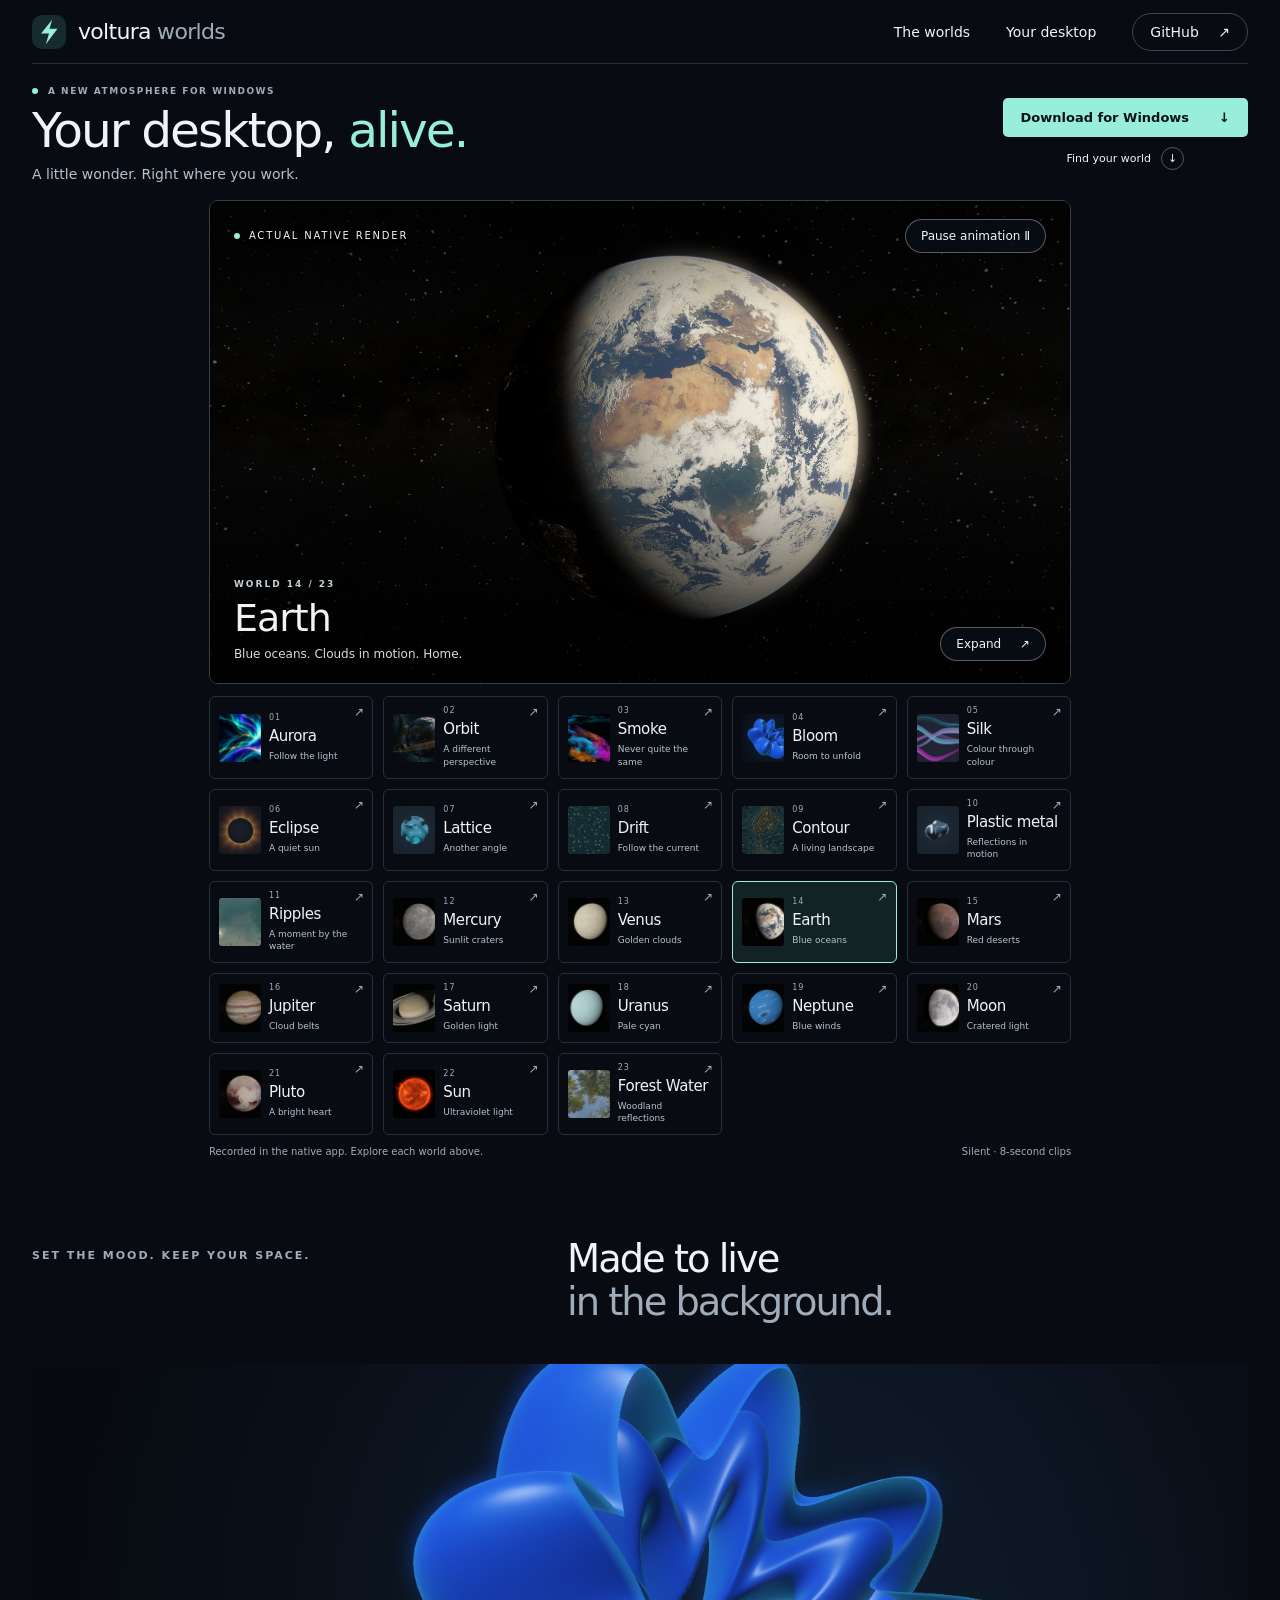
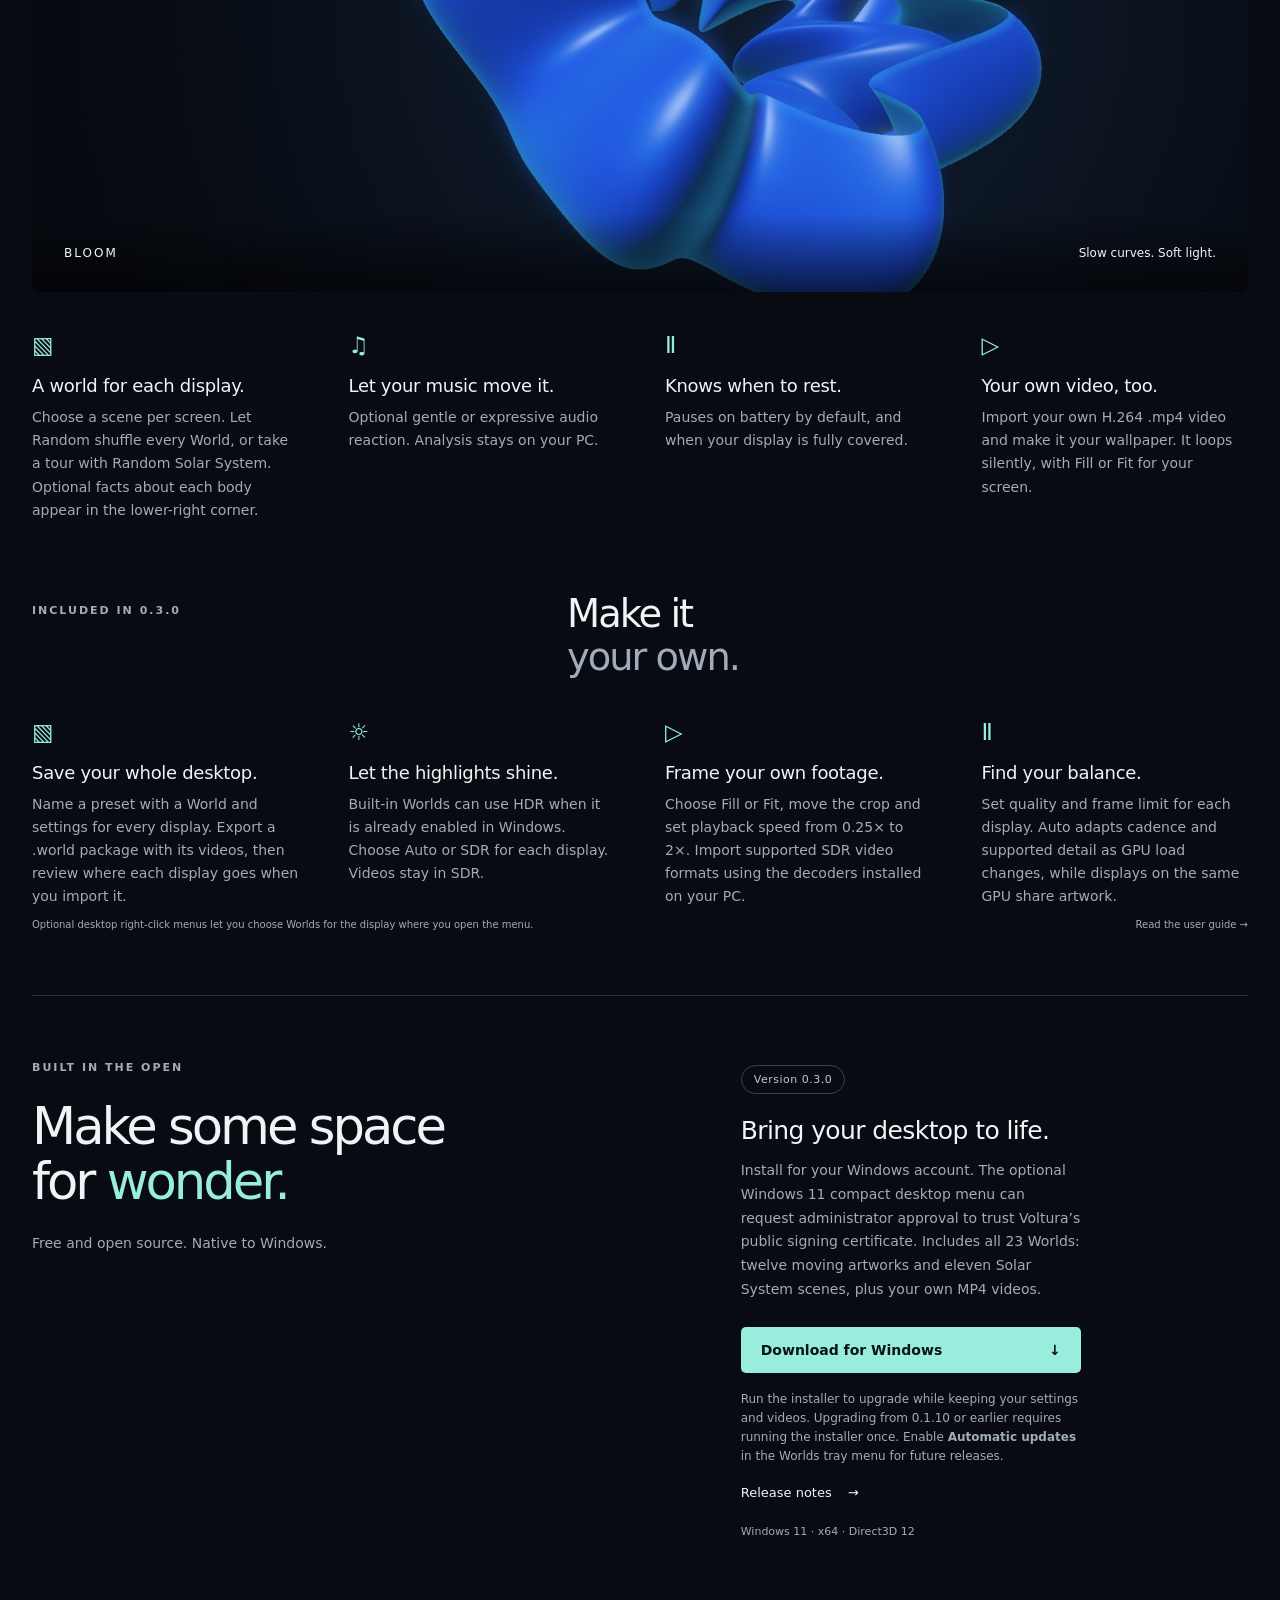
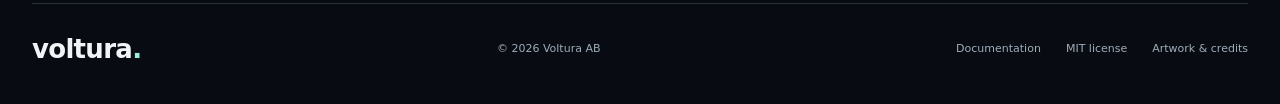
==== commit ada670eb: "Release 0.3.0 with Forest Water and optional desktop menus" ====
--- a/index.html
+++ b/index.html
@@ -4,22 +4,22 @@
   <meta charset="utf-8">
   <meta name="viewport" content="width=device-width, initial-scale=1">
   <meta name="theme-color" content="#080c12">
-  <meta name="description" content="Explore 22 native animated Worlds for Windows 11. Tour the Solar System, follow flowing light, or find a quiet moment by the water.">
+  <meta name="description" content="Explore 23 native animated Worlds for Windows 11. Tour the Solar System, follow flowing light, or find a quiet moment by the water.">
   <meta property="og:title" content="Voltura Worlds — Your desktop, alive.">
-  <meta property="og:description" content="22 Worlds. Endless atmosphere. Explore the Solar System, from Mercury to Pluto and the Sun.">
+  <meta property="og:description" content="23 Worlds. Endless atmosphere. Explore the Solar System, from Mercury to Pluto and the Sun.">
   <meta property="og:type" content="website">
   <meta property="og:site_name" content="Voltura Worlds">
   <meta property="og:url" content="https://worlds.voltura.se/">
-  <meta property="og:image" content="https://worlds.voltura.se/assets/social-preview.jpg?v=0.1.10">
-  <meta property="og:image:secure_url" content="https://worlds.voltura.se/assets/social-preview.jpg?v=0.1.10">
+  <meta property="og:image" content="https://worlds.voltura.se/assets/social-preview.jpg?v=0.3.0">
+  <meta property="og:image:secure_url" content="https://worlds.voltura.se/assets/social-preview.jpg?v=0.3.0">
   <meta property="og:image:type" content="image/jpeg">
   <meta property="og:image:width" content="1200">
   <meta property="og:image:height" content="630">
   <meta property="og:image:alt" content="Native Solar System scenes rendered by Voltura Worlds, with Earth, Saturn, the Sun and eight more Solar System Worlds">
   <meta name="twitter:card" content="summary_large_image">
   <meta name="twitter:title" content="Voltura Worlds — Your desktop, alive.">
-  <meta name="twitter:description" content="22 Worlds. Endless atmosphere. Native Solar System scenes, moving artwork and your own MP4 videos for Windows 11.">
-  <meta name="twitter:image" content="https://worlds.voltura.se/assets/social-preview.jpg?v=0.1.10">
+  <meta name="twitter:description" content="23 Worlds. Endless atmosphere. Native Solar System scenes, moving artwork and your own MP4 videos for Windows 11.">
+  <meta name="twitter:image" content="https://worlds.voltura.se/assets/social-preview.jpg?v=0.3.0">
   <meta name="twitter:image:alt" content="Native Solar System scenes rendered by Voltura Worlds, with Earth, Saturn, the Sun and eight more Solar System Worlds">
   <link rel="canonical" href="https://worlds.voltura.se/">
   <link rel="icon" type="image/svg+xml" href="assets/icon.svg">
@@ -34,14 +34,14 @@
   </header>
   <main id="main">
     <section class="hero wrap" aria-labelledby="hero-title">
-      <div class="hero-intro"><p class="eyebrow"><span class="dot"></span> A new atmosphere for Windows</p><h1 id="hero-title">Your desktop, <em>alive.</em></h1><p class="lead">A little wonder. Right where you work.</p><div class="hero-actions"><a class="button" href="https://github.com/voltura/voltura-worlds/releases/download/v0.2.0/VolturaWorlds-Setup-0.2.0-win-x64.exe">Download for Windows <span aria-hidden="true">↓</span></a><a class="round-link" href="#worlds">Find your world <span aria-hidden="true">↓</span></a></div></div>
+      <div class="hero-intro"><p class="eyebrow"><span class="dot"></span> A new atmosphere for Windows</p><h1 id="hero-title">Your desktop, <em>alive.</em></h1><p class="lead">A little wonder. Right where you work.</p><div class="hero-actions"><a class="button" href="https://github.com/voltura/voltura-worlds/releases/download/v0.3.0/VolturaWorlds-Setup-0.3.0-win-x64.exe">Download for Windows <span aria-hidden="true">↓</span></a><a class="round-link" href="#worlds">Find your world <span aria-hidden="true">↓</span></a></div></div>
       <div class="hero-aside"><span class="small-label">Made for your desktop</span><p>Light that flows.<br>Planets that turn.<br>A moment to get lost in.</p><span class="version-tag">Windows 11 · x64</span></div>
     </section>
-    <section class="showcase wrap" id="worlds" aria-label="Explore the 22 worlds">
+    <section class="showcase wrap" id="worlds" aria-label="Explore the 23 worlds">
       <div class="cinema" data-scene="earth">
         <video id="world-video" muted loop playsinline preload="metadata" poster="assets/earth.jpg?v=0.1.10" aria-label="Earth: native animated globe" width="1600" height="900"><source src="assets/earth.mp4?v=0.1.10" type="video/mp4"></video>
         <div class="cinema-top"><span class="footage-label"><span class="dot"></span> Actual native render</span><button id="play-toggle" type="button" aria-label="Play animation">Play animation <span aria-hidden="true">▷</span></button></div>
-        <div class="cinema-bottom"><div aria-live="polite"><p class="small-label" id="scene-number">WORLD 14 / 22</p><h2 id="scene-title">Earth</h2><p id="scene-description">Blue oceans. Clouds in motion. Home.</p></div><button id="fullscreen" type="button" aria-label="View animation fullscreen">Expand <span aria-hidden="true">↗</span></button></div>
+        <div class="cinema-bottom"><div aria-live="polite"><p class="small-label" id="scene-number">WORLD 14 / 23</p><h2 id="scene-title">Earth</h2><p id="scene-description">Blue oceans. Clouds in motion. Home.</p></div><button id="fullscreen" type="button" aria-label="View animation fullscreen">Expand <span aria-hidden="true">↗</span></button></div>
       </div>
       <div class="scene-picker" role="group" aria-label="Choose a world">
         <button type="button" class="scene" data-world="aurora" aria-pressed="false"><img src="assets/aurora.jpg?v=0.1.10" alt="" width="160" height="90"><span><span class="scene-index">01</span><strong>Aurora</strong><small>Follow the light</small></span><span class="scene-arrow" aria-hidden="true">↗</span></button>
@@ -66,9 +66,10 @@
         <button type="button" class="scene" data-world="moon" aria-pressed="false"><img src="assets/moon.jpg?v=0.1.10" alt="" width="160" height="90" loading="lazy"><span><span class="scene-index">20</span><strong>Moon</strong><small>Cratered light</small></span><span class="scene-arrow" aria-hidden="true">↗</span></button>
         <button type="button" class="scene" data-world="pluto" aria-pressed="false"><img src="assets/pluto.jpg?v=0.1.10" alt="" width="160" height="90" loading="lazy"><span><span class="scene-index">21</span><strong>Pluto</strong><small>A bright heart</small></span><span class="scene-arrow" aria-hidden="true">↗</span></button>
         <button type="button" class="scene" data-world="sun" aria-pressed="false"><img src="assets/sun.jpg?v=0.1.10" alt="" width="160" height="90" loading="lazy"><span><span class="scene-index">22</span><strong>Sun</strong><small>Ultraviolet light</small></span><span class="scene-arrow" aria-hidden="true">↗</span></button>
+        <button type="button" class="scene" data-world="forest_water" aria-pressed="false"><img src="assets/forest_water.jpg?v=0.3.0" alt="" width="160" height="90" loading="lazy"><span><span class="scene-index">23</span><strong>Forest Water</strong><small>Woodland reflections</small></span><span class="scene-arrow" aria-hidden="true">↗</span></button>
       </div>
       <p class="capture-note">Recorded in the native app. Explore each world above. <span>Silent · 8-second clips</span></p>
-      <noscript><p>JavaScript enables the scene switcher. Watch the recordings directly: <a href="assets/aurora.mp4?v=0.1.10">Aurora</a> · <a href="assets/orbit.mp4?v=0.1.10">Orbit</a> · <a href="assets/smoke.mp4?v=0.1.10">Smoke</a> · <a href="assets/bloom.mp4?v=0.1.10">Bloom</a> · <a href="assets/silk.mp4?v=0.1.10">Silk</a> · <a href="assets/eclipse.mp4?v=0.1.10">Eclipse</a> · <a href="assets/lattice.mp4?v=0.1.10">Lattice</a> · <a href="assets/drift.mp4?v=0.1.10">Drift</a> · <a href="assets/contour.mp4?v=0.1.10">Contour</a> · <a href="assets/plastic_metal.mp4?v=0.1.10">Plastic metal</a> · <a href="assets/ripples.mp4?v=0.1.10">Ripples</a> · <a href="assets/mercury.mp4?v=0.1.10">Mercury</a> · <a href="assets/venus.mp4?v=0.1.10">Venus</a> · <a href="assets/earth.mp4?v=0.1.10">Earth</a> · <a href="assets/mars.mp4?v=0.1.10">Mars</a> · <a href="assets/jupiter.mp4?v=0.1.10">Jupiter</a> · <a href="assets/saturn.mp4?v=0.1.10">Saturn</a> · <a href="assets/uranus.mp4?v=0.1.10">Uranus</a> · <a href="assets/neptune.mp4?v=0.1.10">Neptune</a> · <a href="assets/moon.mp4?v=0.1.10">Moon</a> · <a href="assets/pluto.mp4?v=0.1.10">Pluto</a> · <a href="assets/sun.mp4?v=0.1.10">Sun</a>.</p></noscript>
+      <noscript><p>JavaScript enables the scene switcher. Watch the recordings directly: <a href="assets/aurora.mp4?v=0.1.10">Aurora</a> · <a href="assets/orbit.mp4?v=0.1.10">Orbit</a> · <a href="assets/smoke.mp4?v=0.1.10">Smoke</a> · <a href="assets/bloom.mp4?v=0.1.10">Bloom</a> · <a href="assets/silk.mp4?v=0.1.10">Silk</a> · <a href="assets/eclipse.mp4?v=0.1.10">Eclipse</a> · <a href="assets/lattice.mp4?v=0.1.10">Lattice</a> · <a href="assets/drift.mp4?v=0.1.10">Drift</a> · <a href="assets/contour.mp4?v=0.1.10">Contour</a> · <a href="assets/plastic_metal.mp4?v=0.1.10">Plastic metal</a> · <a href="assets/ripples.mp4?v=0.1.10">Ripples</a> · <a href="assets/mercury.mp4?v=0.1.10">Mercury</a> · <a href="assets/venus.mp4?v=0.1.10">Venus</a> · <a href="assets/earth.mp4?v=0.1.10">Earth</a> · <a href="assets/mars.mp4?v=0.1.10">Mars</a> · <a href="assets/jupiter.mp4?v=0.1.10">Jupiter</a> · <a href="assets/saturn.mp4?v=0.1.10">Saturn</a> · <a href="assets/uranus.mp4?v=0.1.10">Uranus</a> · <a href="assets/neptune.mp4?v=0.1.10">Neptune</a> · <a href="assets/moon.mp4?v=0.1.10">Moon</a> · <a href="assets/pluto.mp4?v=0.1.10">Pluto</a> · <a href="assets/sun.mp4?v=0.1.10">Sun</a> · <a href="assets/forest_water.mp4?v=0.3.0">Forest Water</a>.</p></noscript>
     </section>
     <section class="desktop-section wrap" id="your-desktop" aria-labelledby="desktop-title">
       <div class="section-heading"><p class="eyebrow">Set the mood. Keep your space.</p><h2 id="desktop-title">Made to live<br><span>in the background.</span></h2></div>
@@ -76,18 +77,18 @@
       <div class="details"><article><span class="detail-symbol" aria-hidden="true">▧</span><h3>A world for each display.</h3><p>Choose a scene per screen. Let Random shuffle every World, or take a tour with Random Solar System. Optional facts about each body appear in the lower-right corner.</p></article><article><span class="detail-symbol" aria-hidden="true">♫</span><h3>Let your music move it.</h3><p>Optional gentle or expressive audio reaction. Analysis stays on your PC.</p></article><article><span class="detail-symbol" aria-hidden="true">Ⅱ</span><h3>Knows when to rest.</h3><p>Pauses on battery by default, and when your display is fully covered.</p></article><article><span class="detail-symbol" aria-hidden="true">▷</span><h3>Your own video, too.</h3><p>Import your own H.264 .mp4 video and make it your wallpaper. It loops silently, with Fill or Fit for your screen.</p></article></div>
     </section>
     <section class="desktop-section wrap" id="controls" aria-labelledby="controls-title">
-      <div class="section-heading"><p class="eyebrow">Included in 0.2.0</p><h2 id="controls-title">Make it<br><span>your own.</span></h2></div>
+      <div class="section-heading"><p class="eyebrow">Included in 0.3.0</p><h2 id="controls-title">Make it<br><span>your own.</span></h2></div>
       <div class="details">
         <article><span class="detail-symbol" aria-hidden="true">▧</span><h3>Save your whole desktop.</h3><p>Name a preset with a World and settings for every display. Export a .world package with its videos, then review where each display goes when you import it.</p></article>
         <article><span class="detail-symbol" aria-hidden="true">☼</span><h3>Let the highlights shine.</h3><p>Built-in Worlds can use HDR when it is already enabled in Windows. Choose Auto or SDR for each display. Videos stay in SDR.</p></article>
         <article><span class="detail-symbol" aria-hidden="true">▷</span><h3>Frame your own footage.</h3><p>Choose Fill or Fit, move the crop and set playback speed from 0.25× to 2×. Import supported SDR video formats using the decoders installed on your PC.</p></article>
         <article><span class="detail-symbol" aria-hidden="true">Ⅱ</span><h3>Find your balance.</h3><p>Set quality and frame limit for each display. Auto adapts cadence and supported detail as GPU load changes, while displays on the same GPU share artwork.</p></article>
       </div>
-      <p class="capture-note"><a href="https://github.com/voltura/voltura-worlds/blob/main/docs/USING.md">Read the user guide →</a></p>
+      <p class="capture-note">Optional desktop right-click menus let you choose Worlds for the display where you open the menu. <a href="https://github.com/voltura/voltura-worlds/blob/main/docs/USING.md">Read the user guide →</a></p>
     </section>
-    <section id="download" class="closing wrap" aria-labelledby="try-title"><div><p class="eyebrow">Built in the open</p><h2 id="try-title">Make some space<br>for <em>wonder.</em></h2><p>Free and open source. Native to Windows.</p></div><div class="get-worlds"><span class="version-tag">Version 0.2.0</span><h3>Bring your desktop to life.</h3><p>Install for your Windows account. No administrator access required. Includes all 22 Worlds: eleven moving artworks and eleven Solar System scenes, plus your own MP4 videos.</p><a class="button" href="https://github.com/voltura/voltura-worlds/releases/download/v0.2.0/VolturaWorlds-Setup-0.2.0-win-x64.exe">Download for Windows <span aria-hidden="true">↓</span></a><p class="update-note">Run the installer to upgrade while keeping your settings and videos. Upgrading from 0.1.10 or earlier requires running the installer once. Enable <strong>Automatic updates</strong> in the Worlds tray menu for future releases.</p><a class="release-link" href="https://github.com/voltura/voltura-worlds/releases">Release notes <span aria-hidden="true">→</span></a><span class="requirements">Windows 11 · x64 · Direct3D 12</span></div></section>
+    <section id="download" class="closing wrap" aria-labelledby="try-title"><div><p class="eyebrow">Built in the open</p><h2 id="try-title">Make some space<br>for <em>wonder.</em></h2><p>Free and open source. Native to Windows.</p></div><div class="get-worlds"><span class="version-tag">Version 0.3.0</span><h3>Bring your desktop to life.</h3><p>Install for your Windows account. The optional Windows 11 compact desktop menu can request administrator approval to trust Voltura’s public signing certificate. Includes all 23 Worlds: twelve moving artworks and eleven Solar System scenes, plus your own MP4 videos.</p><a class="button" href="https://github.com/voltura/voltura-worlds/releases/download/v0.3.0/VolturaWorlds-Setup-0.3.0-win-x64.exe">Download for Windows <span aria-hidden="true">↓</span></a><p class="update-note">Run the installer to upgrade while keeping your settings and videos. Upgrading from 0.1.10 or earlier requires running the installer once. Enable <strong>Automatic updates</strong> in the Worlds tray menu for future releases.</p><a class="release-link" href="https://github.com/voltura/voltura-worlds/releases">Release notes <span aria-hidden="true">→</span></a><span class="requirements">Windows 11 · x64 · Direct3D 12</span></div></section>
   </main>
   <footer class="wrap"><a class="brand" href="https://voltura.se/">voltura<span class="footer-dot">.</span></a><span>© 2026 Voltura AB</span><div><a href="https://github.com/voltura/voltura-worlds/blob/main/docs/README.md">Documentation</a><a href="https://github.com/voltura/voltura-worlds/blob/main/LICENSE">MIT license</a><a href="https://github.com/voltura/voltura-worlds/blob/main/THIRD-PARTY-NOTICES.md">Artwork &amp; credits</a></div></footer>
-  <script src="script.js?v=0.1.10"></script>
+  <script src="script.js?v=0.3.0"></script>
 </body>
 </html>
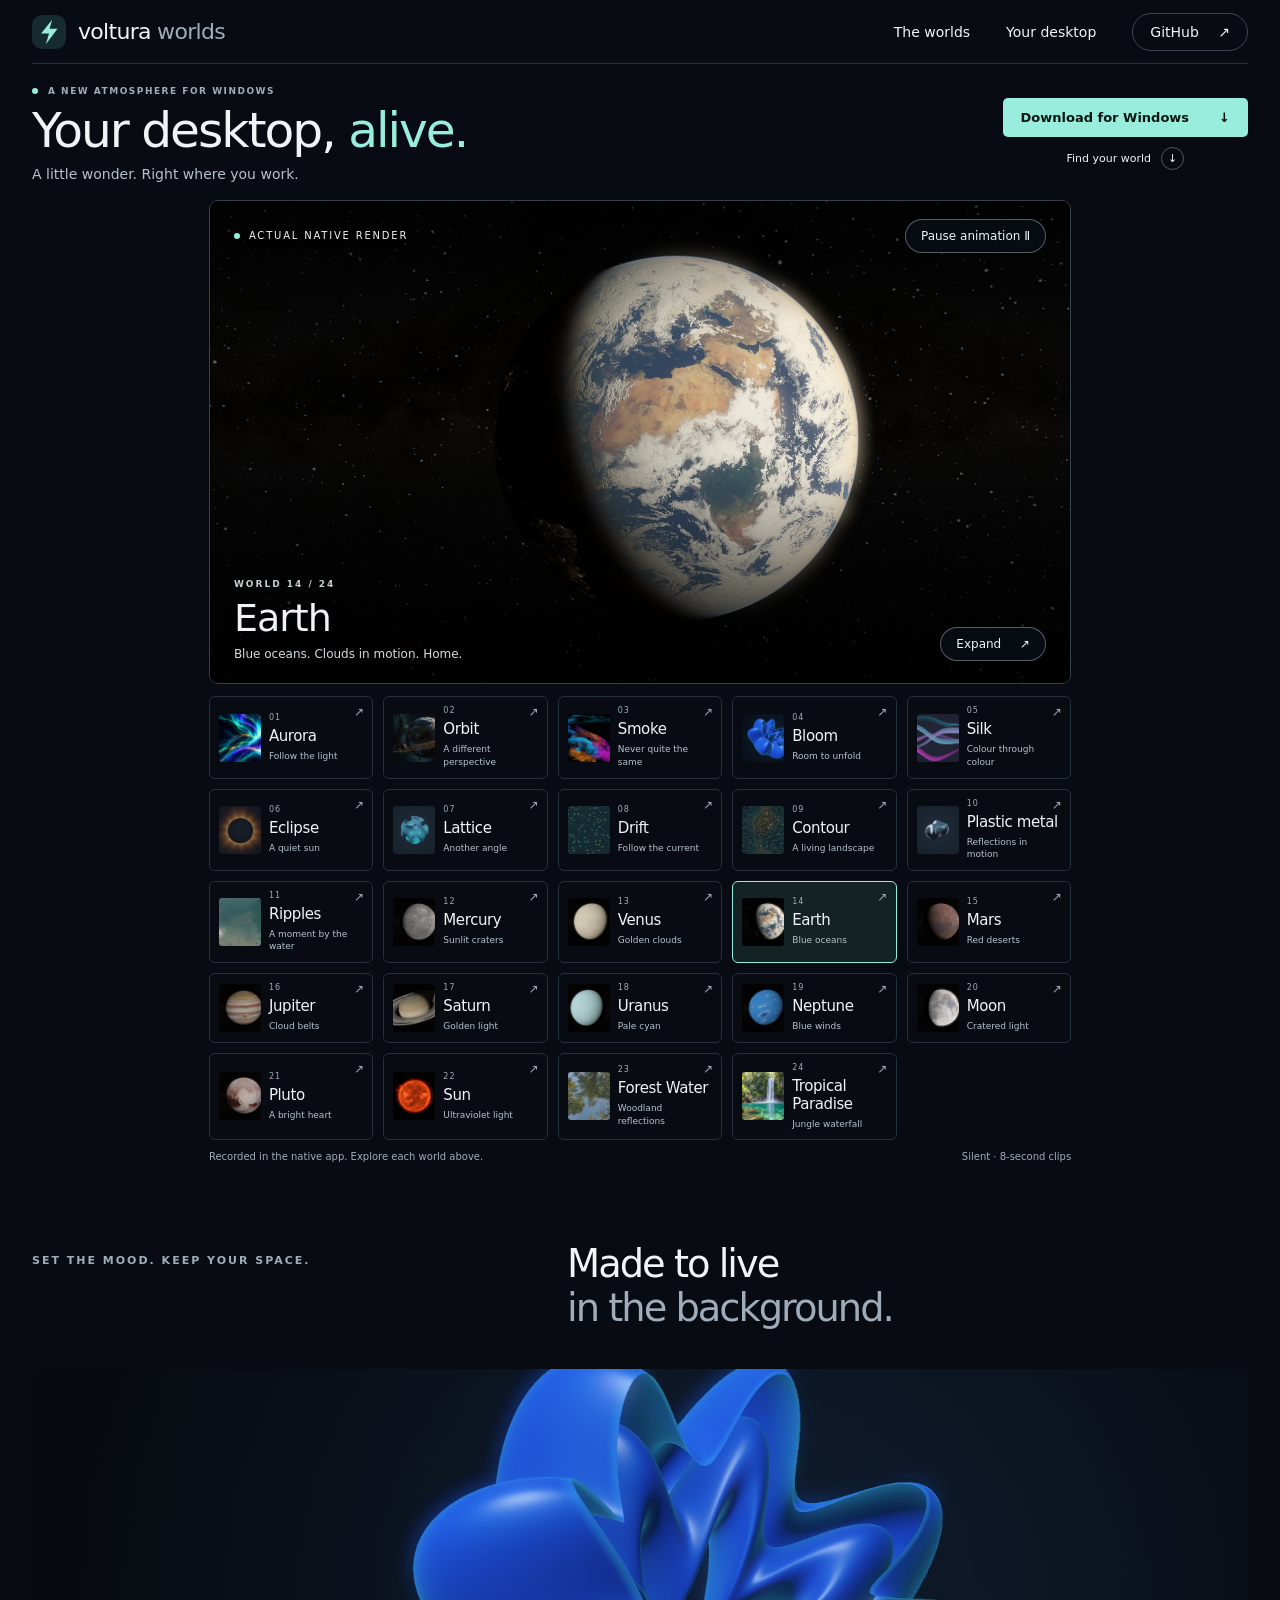
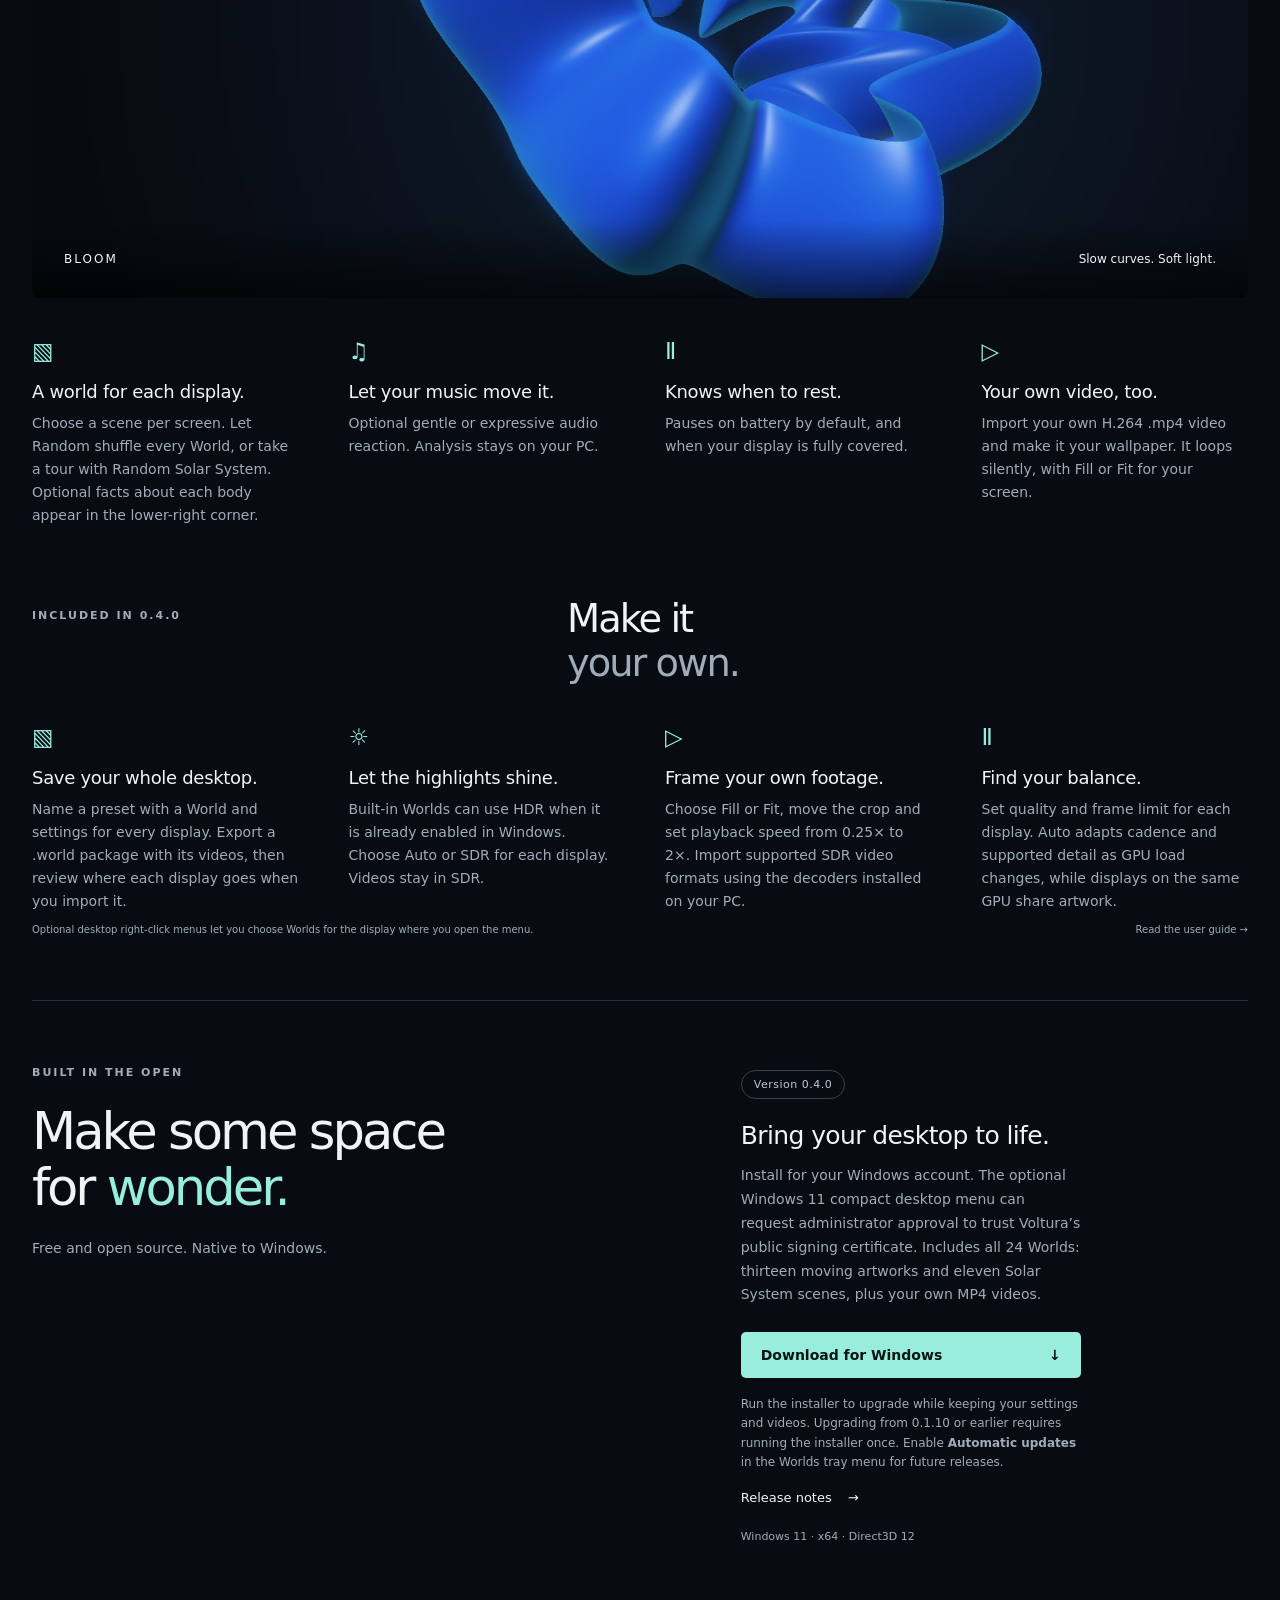
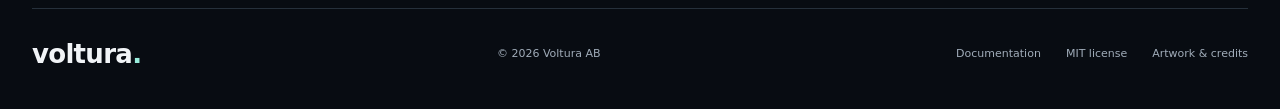
==== commit cb663ba5: "Release 0.4.0 with Tropical Paradise visualization" ====
--- a/index.html
+++ b/index.html
@@ -4,22 +4,22 @@
   <meta charset="utf-8">
   <meta name="viewport" content="width=device-width, initial-scale=1">
   <meta name="theme-color" content="#080c12">
-  <meta name="description" content="Explore 23 native animated Worlds for Windows 11. Tour the Solar System, follow flowing light, or find a quiet moment by the water.">
+  <meta name="description" content="Explore 24 native animated Worlds for Windows 11. Tour the Solar System, follow flowing light, or find a quiet moment by the water.">
   <meta property="og:title" content="Voltura Worlds — Your desktop, alive.">
-  <meta property="og:description" content="23 Worlds. Endless atmosphere. Explore the Solar System, from Mercury to Pluto and the Sun.">
+  <meta property="og:description" content="24 Worlds. Endless atmosphere. Explore the Solar System, from Mercury to Pluto and the Sun.">
   <meta property="og:type" content="website">
   <meta property="og:site_name" content="Voltura Worlds">
   <meta property="og:url" content="https://worlds.voltura.se/">
-  <meta property="og:image" content="https://worlds.voltura.se/assets/social-preview.jpg?v=0.3.0">
-  <meta property="og:image:secure_url" content="https://worlds.voltura.se/assets/social-preview.jpg?v=0.3.0">
+  <meta property="og:image" content="https://worlds.voltura.se/assets/social-preview.jpg?v=0.4.0">
+  <meta property="og:image:secure_url" content="https://worlds.voltura.se/assets/social-preview.jpg?v=0.4.0">
   <meta property="og:image:type" content="image/jpeg">
   <meta property="og:image:width" content="1200">
   <meta property="og:image:height" content="630">
   <meta property="og:image:alt" content="Native Solar System scenes rendered by Voltura Worlds, with Earth, Saturn, the Sun and eight more Solar System Worlds">
   <meta name="twitter:card" content="summary_large_image">
   <meta name="twitter:title" content="Voltura Worlds — Your desktop, alive.">
-  <meta name="twitter:description" content="23 Worlds. Endless atmosphere. Native Solar System scenes, moving artwork and your own MP4 videos for Windows 11.">
-  <meta name="twitter:image" content="https://worlds.voltura.se/assets/social-preview.jpg?v=0.3.0">
+  <meta name="twitter:description" content="24 Worlds. Endless atmosphere. Native Solar System scenes, moving artwork and your own MP4 videos for Windows 11.">
+  <meta name="twitter:image" content="https://worlds.voltura.se/assets/social-preview.jpg?v=0.4.0">
   <meta name="twitter:image:alt" content="Native Solar System scenes rendered by Voltura Worlds, with Earth, Saturn, the Sun and eight more Solar System Worlds">
   <link rel="canonical" href="https://worlds.voltura.se/">
   <link rel="icon" type="image/svg+xml" href="assets/icon.svg">
@@ -34,14 +34,14 @@
   </header>
   <main id="main">
     <section class="hero wrap" aria-labelledby="hero-title">
-      <div class="hero-intro"><p class="eyebrow"><span class="dot"></span> A new atmosphere for Windows</p><h1 id="hero-title">Your desktop, <em>alive.</em></h1><p class="lead">A little wonder. Right where you work.</p><div class="hero-actions"><a class="button" href="https://github.com/voltura/voltura-worlds/releases/download/v0.3.0/VolturaWorlds-Setup-0.3.0-win-x64.exe">Download for Windows <span aria-hidden="true">↓</span></a><a class="round-link" href="#worlds">Find your world <span aria-hidden="true">↓</span></a></div></div>
+      <div class="hero-intro"><p class="eyebrow"><span class="dot"></span> A new atmosphere for Windows</p><h1 id="hero-title">Your desktop, <em>alive.</em></h1><p class="lead">A little wonder. Right where you work.</p><div class="hero-actions"><a class="button" href="https://github.com/voltura/voltura-worlds/releases/download/v0.4.0/VolturaWorlds-Setup-0.4.0-win-x64.exe">Download for Windows <span aria-hidden="true">↓</span></a><a class="round-link" href="#worlds">Find your world <span aria-hidden="true">↓</span></a></div></div>
       <div class="hero-aside"><span class="small-label">Made for your desktop</span><p>Light that flows.<br>Planets that turn.<br>A moment to get lost in.</p><span class="version-tag">Windows 11 · x64</span></div>
     </section>
-    <section class="showcase wrap" id="worlds" aria-label="Explore the 23 worlds">
+    <section class="showcase wrap" id="worlds" aria-label="Explore the 24 worlds">
       <div class="cinema" data-scene="earth">
         <video id="world-video" muted loop playsinline preload="metadata" poster="assets/earth.jpg?v=0.1.10" aria-label="Earth: native animated globe" width="1600" height="900"><source src="assets/earth.mp4?v=0.1.10" type="video/mp4"></video>
         <div class="cinema-top"><span class="footage-label"><span class="dot"></span> Actual native render</span><button id="play-toggle" type="button" aria-label="Play animation">Play animation <span aria-hidden="true">▷</span></button></div>
-        <div class="cinema-bottom"><div aria-live="polite"><p class="small-label" id="scene-number">WORLD 14 / 23</p><h2 id="scene-title">Earth</h2><p id="scene-description">Blue oceans. Clouds in motion. Home.</p></div><button id="fullscreen" type="button" aria-label="View animation fullscreen">Expand <span aria-hidden="true">↗</span></button></div>
+        <div class="cinema-bottom"><div aria-live="polite"><p class="small-label" id="scene-number">WORLD 14 / 24</p><h2 id="scene-title">Earth</h2><p id="scene-description">Blue oceans. Clouds in motion. Home.</p></div><button id="fullscreen" type="button" aria-label="View animation fullscreen">Expand <span aria-hidden="true">↗</span></button></div>
       </div>
       <div class="scene-picker" role="group" aria-label="Choose a world">
         <button type="button" class="scene" data-world="aurora" aria-pressed="false"><img src="assets/aurora.jpg?v=0.1.10" alt="" width="160" height="90"><span><span class="scene-index">01</span><strong>Aurora</strong><small>Follow the light</small></span><span class="scene-arrow" aria-hidden="true">↗</span></button>
@@ -66,10 +66,11 @@
         <button type="button" class="scene" data-world="moon" aria-pressed="false"><img src="assets/moon.jpg?v=0.1.10" alt="" width="160" height="90" loading="lazy"><span><span class="scene-index">20</span><strong>Moon</strong><small>Cratered light</small></span><span class="scene-arrow" aria-hidden="true">↗</span></button>
         <button type="button" class="scene" data-world="pluto" aria-pressed="false"><img src="assets/pluto.jpg?v=0.1.10" alt="" width="160" height="90" loading="lazy"><span><span class="scene-index">21</span><strong>Pluto</strong><small>A bright heart</small></span><span class="scene-arrow" aria-hidden="true">↗</span></button>
         <button type="button" class="scene" data-world="sun" aria-pressed="false"><img src="assets/sun.jpg?v=0.1.10" alt="" width="160" height="90" loading="lazy"><span><span class="scene-index">22</span><strong>Sun</strong><small>Ultraviolet light</small></span><span class="scene-arrow" aria-hidden="true">↗</span></button>
-        <button type="button" class="scene" data-world="forest_water" aria-pressed="false"><img src="assets/forest_water.jpg?v=0.3.0" alt="" width="160" height="90" loading="lazy"><span><span class="scene-index">23</span><strong>Forest Water</strong><small>Woodland reflections</small></span><span class="scene-arrow" aria-hidden="true">↗</span></button>
+        <button type="button" class="scene" data-world="forest_water" aria-pressed="false"><img src="assets/forest_water.jpg?v=0.4.0" alt="" width="160" height="90" loading="lazy"><span><span class="scene-index">23</span><strong>Forest Water</strong><small>Woodland reflections</small></span><span class="scene-arrow" aria-hidden="true">↗</span></button>
+        <button type="button" class="scene" data-world="tropical_paradise" aria-pressed="false"><img src="assets/tropical_paradise.jpg?v=0.4.0" alt="" width="160" height="90" loading="lazy"><span><span class="scene-index">24</span><strong>Tropical Paradise</strong><small>Jungle waterfall</small></span><span class="scene-arrow" aria-hidden="true">↗</span></button>
       </div>
       <p class="capture-note">Recorded in the native app. Explore each world above. <span>Silent · 8-second clips</span></p>
-      <noscript><p>JavaScript enables the scene switcher. Watch the recordings directly: <a href="assets/aurora.mp4?v=0.1.10">Aurora</a> · <a href="assets/orbit.mp4?v=0.1.10">Orbit</a> · <a href="assets/smoke.mp4?v=0.1.10">Smoke</a> · <a href="assets/bloom.mp4?v=0.1.10">Bloom</a> · <a href="assets/silk.mp4?v=0.1.10">Silk</a> · <a href="assets/eclipse.mp4?v=0.1.10">Eclipse</a> · <a href="assets/lattice.mp4?v=0.1.10">Lattice</a> · <a href="assets/drift.mp4?v=0.1.10">Drift</a> · <a href="assets/contour.mp4?v=0.1.10">Contour</a> · <a href="assets/plastic_metal.mp4?v=0.1.10">Plastic metal</a> · <a href="assets/ripples.mp4?v=0.1.10">Ripples</a> · <a href="assets/mercury.mp4?v=0.1.10">Mercury</a> · <a href="assets/venus.mp4?v=0.1.10">Venus</a> · <a href="assets/earth.mp4?v=0.1.10">Earth</a> · <a href="assets/mars.mp4?v=0.1.10">Mars</a> · <a href="assets/jupiter.mp4?v=0.1.10">Jupiter</a> · <a href="assets/saturn.mp4?v=0.1.10">Saturn</a> · <a href="assets/uranus.mp4?v=0.1.10">Uranus</a> · <a href="assets/neptune.mp4?v=0.1.10">Neptune</a> · <a href="assets/moon.mp4?v=0.1.10">Moon</a> · <a href="assets/pluto.mp4?v=0.1.10">Pluto</a> · <a href="assets/sun.mp4?v=0.1.10">Sun</a> · <a href="assets/forest_water.mp4?v=0.3.0">Forest Water</a>.</p></noscript>
+      <noscript><p>JavaScript enables the scene switcher. Watch the recordings directly: <a href="assets/aurora.mp4?v=0.1.10">Aurora</a> · <a href="assets/orbit.mp4?v=0.1.10">Orbit</a> · <a href="assets/smoke.mp4?v=0.1.10">Smoke</a> · <a href="assets/bloom.mp4?v=0.1.10">Bloom</a> · <a href="assets/silk.mp4?v=0.1.10">Silk</a> · <a href="assets/eclipse.mp4?v=0.1.10">Eclipse</a> · <a href="assets/lattice.mp4?v=0.1.10">Lattice</a> · <a href="assets/drift.mp4?v=0.1.10">Drift</a> · <a href="assets/contour.mp4?v=0.1.10">Contour</a> · <a href="assets/plastic_metal.mp4?v=0.1.10">Plastic metal</a> · <a href="assets/ripples.mp4?v=0.1.10">Ripples</a> · <a href="assets/mercury.mp4?v=0.1.10">Mercury</a> · <a href="assets/venus.mp4?v=0.1.10">Venus</a> · <a href="assets/earth.mp4?v=0.1.10">Earth</a> · <a href="assets/mars.mp4?v=0.1.10">Mars</a> · <a href="assets/jupiter.mp4?v=0.1.10">Jupiter</a> · <a href="assets/saturn.mp4?v=0.1.10">Saturn</a> · <a href="assets/uranus.mp4?v=0.1.10">Uranus</a> · <a href="assets/neptune.mp4?v=0.1.10">Neptune</a> · <a href="assets/moon.mp4?v=0.1.10">Moon</a> · <a href="assets/pluto.mp4?v=0.1.10">Pluto</a> · <a href="assets/sun.mp4?v=0.1.10">Sun</a> · <a href="assets/forest_water.mp4?v=0.4.0">Forest Water</a> · <a href="assets/tropical_paradise.mp4?v=0.4.0">Tropical Paradise</a>.</p></noscript>
     </section>
     <section class="desktop-section wrap" id="your-desktop" aria-labelledby="desktop-title">
       <div class="section-heading"><p class="eyebrow">Set the mood. Keep your space.</p><h2 id="desktop-title">Made to live<br><span>in the background.</span></h2></div>
@@ -77,7 +78,7 @@
       <div class="details"><article><span class="detail-symbol" aria-hidden="true">▧</span><h3>A world for each display.</h3><p>Choose a scene per screen. Let Random shuffle every World, or take a tour with Random Solar System. Optional facts about each body appear in the lower-right corner.</p></article><article><span class="detail-symbol" aria-hidden="true">♫</span><h3>Let your music move it.</h3><p>Optional gentle or expressive audio reaction. Analysis stays on your PC.</p></article><article><span class="detail-symbol" aria-hidden="true">Ⅱ</span><h3>Knows when to rest.</h3><p>Pauses on battery by default, and when your display is fully covered.</p></article><article><span class="detail-symbol" aria-hidden="true">▷</span><h3>Your own video, too.</h3><p>Import your own H.264 .mp4 video and make it your wallpaper. It loops silently, with Fill or Fit for your screen.</p></article></div>
     </section>
     <section class="desktop-section wrap" id="controls" aria-labelledby="controls-title">
-      <div class="section-heading"><p class="eyebrow">Included in 0.3.0</p><h2 id="controls-title">Make it<br><span>your own.</span></h2></div>
+      <div class="section-heading"><p class="eyebrow">Included in 0.4.0</p><h2 id="controls-title">Make it<br><span>your own.</span></h2></div>
       <div class="details">
         <article><span class="detail-symbol" aria-hidden="true">▧</span><h3>Save your whole desktop.</h3><p>Name a preset with a World and settings for every display. Export a .world package with its videos, then review where each display goes when you import it.</p></article>
         <article><span class="detail-symbol" aria-hidden="true">☼</span><h3>Let the highlights shine.</h3><p>Built-in Worlds can use HDR when it is already enabled in Windows. Choose Auto or SDR for each display. Videos stay in SDR.</p></article>
@@ -86,9 +87,9 @@
       </div>
       <p class="capture-note">Optional desktop right-click menus let you choose Worlds for the display where you open the menu. <a href="https://github.com/voltura/voltura-worlds/blob/main/docs/USING.md">Read the user guide →</a></p>
     </section>
-    <section id="download" class="closing wrap" aria-labelledby="try-title"><div><p class="eyebrow">Built in the open</p><h2 id="try-title">Make some space<br>for <em>wonder.</em></h2><p>Free and open source. Native to Windows.</p></div><div class="get-worlds"><span class="version-tag">Version 0.3.0</span><h3>Bring your desktop to life.</h3><p>Install for your Windows account. The optional Windows 11 compact desktop menu can request administrator approval to trust Voltura’s public signing certificate. Includes all 23 Worlds: twelve moving artworks and eleven Solar System scenes, plus your own MP4 videos.</p><a class="button" href="https://github.com/voltura/voltura-worlds/releases/download/v0.3.0/VolturaWorlds-Setup-0.3.0-win-x64.exe">Download for Windows <span aria-hidden="true">↓</span></a><p class="update-note">Run the installer to upgrade while keeping your settings and videos. Upgrading from 0.1.10 or earlier requires running the installer once. Enable <strong>Automatic updates</strong> in the Worlds tray menu for future releases.</p><a class="release-link" href="https://github.com/voltura/voltura-worlds/releases">Release notes <span aria-hidden="true">→</span></a><span class="requirements">Windows 11 · x64 · Direct3D 12</span></div></section>
+    <section id="download" class="closing wrap" aria-labelledby="try-title"><div><p class="eyebrow">Built in the open</p><h2 id="try-title">Make some space<br>for <em>wonder.</em></h2><p>Free and open source. Native to Windows.</p></div><div class="get-worlds"><span class="version-tag">Version 0.4.0</span><h3>Bring your desktop to life.</h3><p>Install for your Windows account. The optional Windows 11 compact desktop menu can request administrator approval to trust Voltura’s public signing certificate. Includes all 24 Worlds: thirteen moving artworks and eleven Solar System scenes, plus your own MP4 videos.</p><a class="button" href="https://github.com/voltura/voltura-worlds/releases/download/v0.4.0/VolturaWorlds-Setup-0.4.0-win-x64.exe">Download for Windows <span aria-hidden="true">↓</span></a><p class="update-note">Run the installer to upgrade while keeping your settings and videos. Upgrading from 0.1.10 or earlier requires running the installer once. Enable <strong>Automatic updates</strong> in the Worlds tray menu for future releases.</p><a class="release-link" href="https://github.com/voltura/voltura-worlds/releases">Release notes <span aria-hidden="true">→</span></a><span class="requirements">Windows 11 · x64 · Direct3D 12</span></div></section>
   </main>
   <footer class="wrap"><a class="brand" href="https://voltura.se/">voltura<span class="footer-dot">.</span></a><span>© 2026 Voltura AB</span><div><a href="https://github.com/voltura/voltura-worlds/blob/main/docs/README.md">Documentation</a><a href="https://github.com/voltura/voltura-worlds/blob/main/LICENSE">MIT license</a><a href="https://github.com/voltura/voltura-worlds/blob/main/THIRD-PARTY-NOTICES.md">Artwork &amp; credits</a></div></footer>
-  <script src="script.js?v=0.3.0"></script>
+  <script src="script.js?v=0.4.0"></script>
 </body>
 </html>
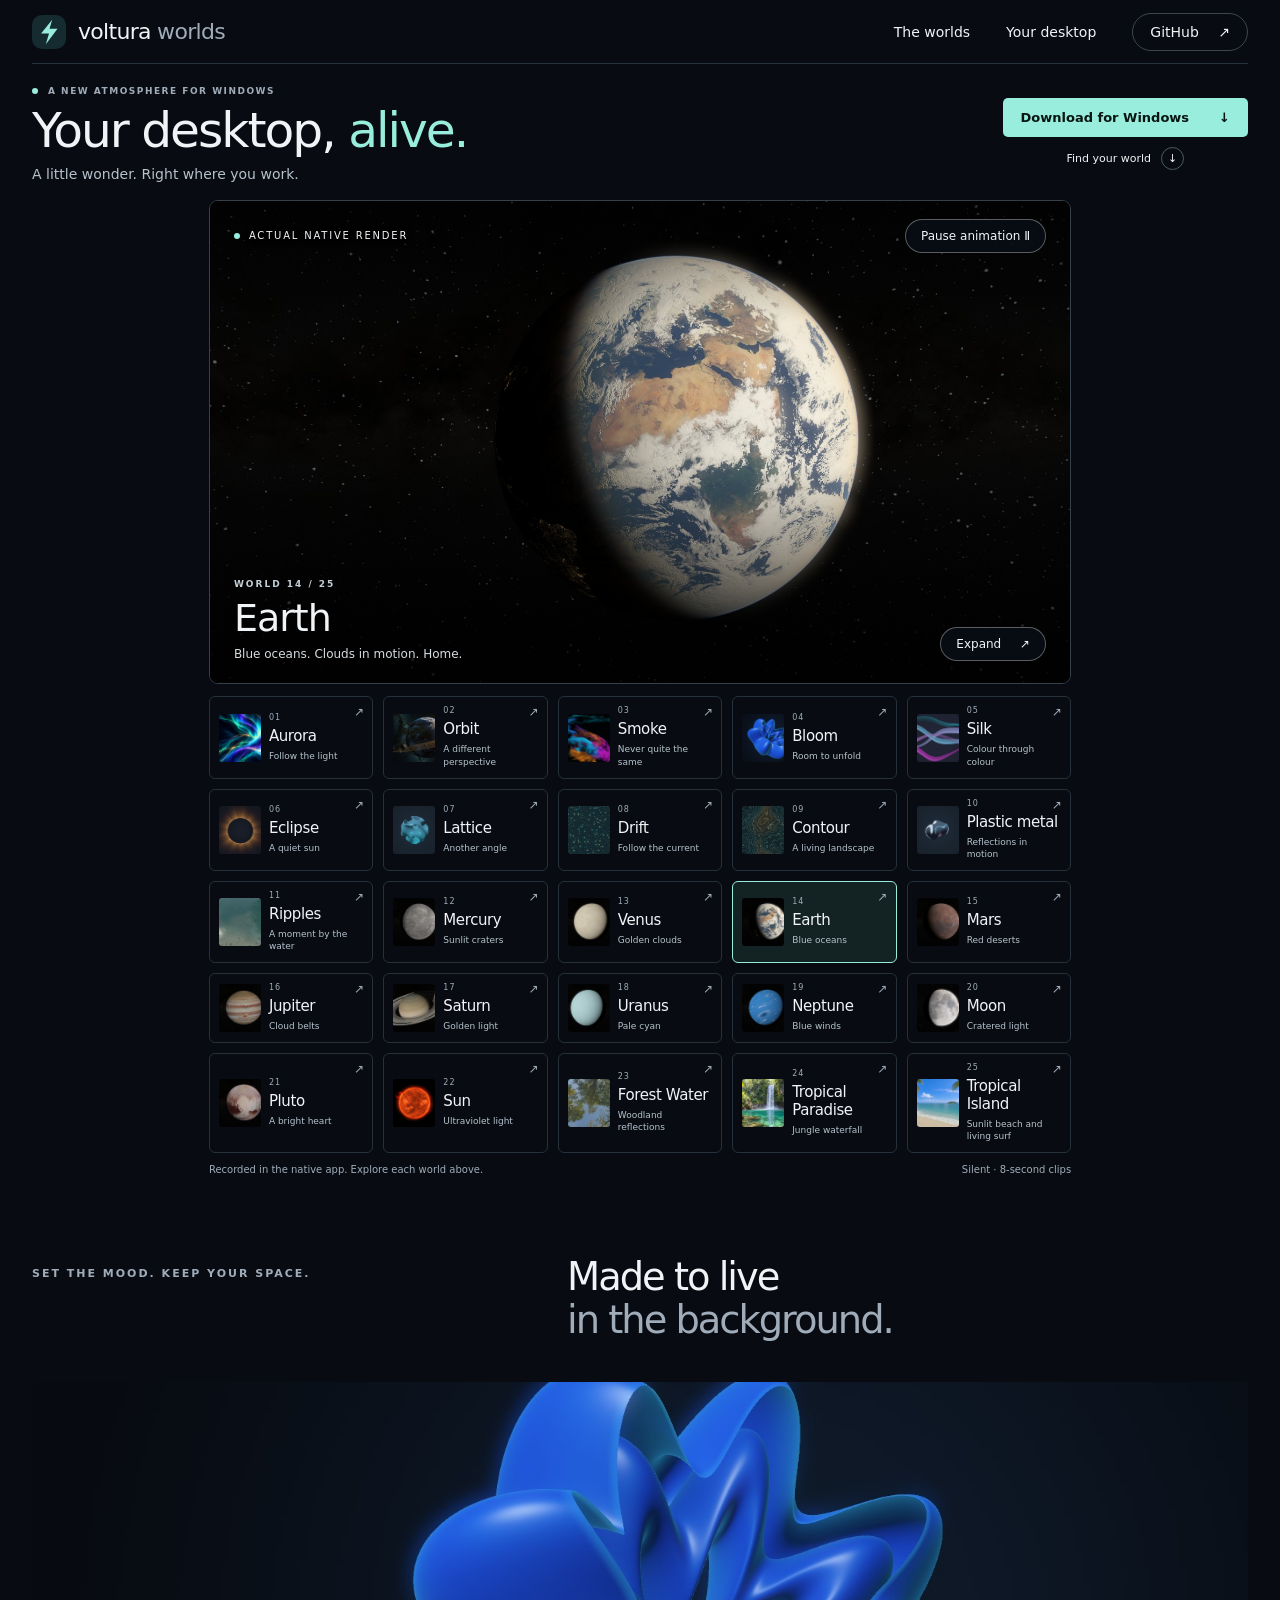
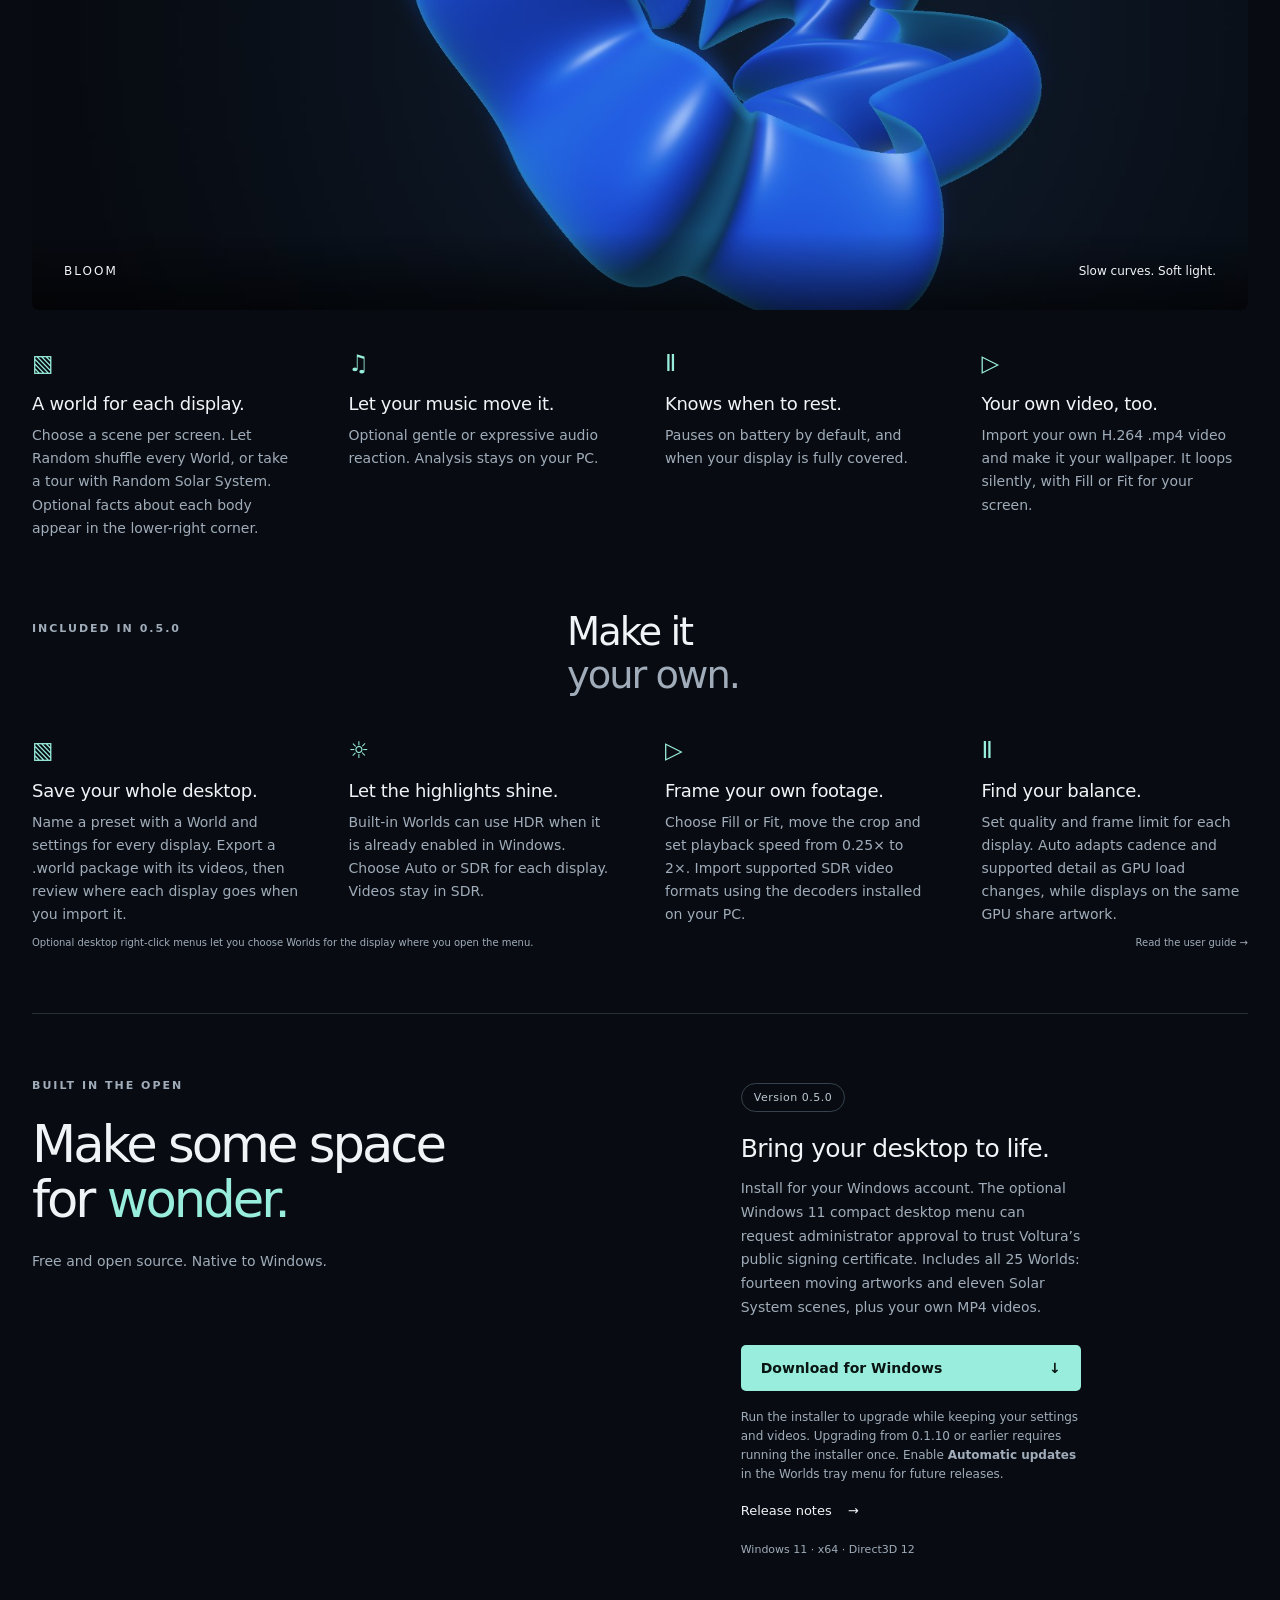
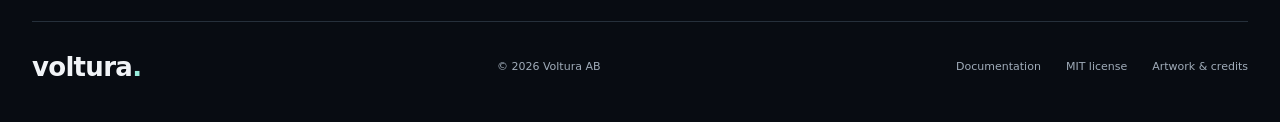
==== commit 291a3b8b: "Release 0.5.0 with Tropical Island and real-time shoreline" ====
--- a/index.html
+++ b/index.html
@@ -4,22 +4,22 @@
   <meta charset="utf-8">
   <meta name="viewport" content="width=device-width, initial-scale=1">
   <meta name="theme-color" content="#080c12">
-  <meta name="description" content="Explore 24 native animated Worlds for Windows 11. Tour the Solar System, follow flowing light, or find a quiet moment by the water.">
+  <meta name="description" content="Explore 25 native animated Worlds for Windows 11. Tour the Solar System, follow flowing light, or find a quiet moment by the water.">
   <meta property="og:title" content="Voltura Worlds — Your desktop, alive.">
-  <meta property="og:description" content="24 Worlds. Endless atmosphere. Explore the Solar System, from Mercury to Pluto and the Sun.">
+  <meta property="og:description" content="25 Worlds. Endless atmosphere. Explore the Solar System, from Mercury to Pluto and the Sun.">
   <meta property="og:type" content="website">
   <meta property="og:site_name" content="Voltura Worlds">
   <meta property="og:url" content="https://worlds.voltura.se/">
-  <meta property="og:image" content="https://worlds.voltura.se/assets/social-preview.jpg?v=0.4.0">
-  <meta property="og:image:secure_url" content="https://worlds.voltura.se/assets/social-preview.jpg?v=0.4.0">
+  <meta property="og:image" content="https://worlds.voltura.se/assets/social-preview.jpg?v=0.5.0">
+  <meta property="og:image:secure_url" content="https://worlds.voltura.se/assets/social-preview.jpg?v=0.5.0">
   <meta property="og:image:type" content="image/jpeg">
   <meta property="og:image:width" content="1200">
   <meta property="og:image:height" content="630">
   <meta property="og:image:alt" content="Native Solar System scenes rendered by Voltura Worlds, with Earth, Saturn, the Sun and eight more Solar System Worlds">
   <meta name="twitter:card" content="summary_large_image">
   <meta name="twitter:title" content="Voltura Worlds — Your desktop, alive.">
-  <meta name="twitter:description" content="24 Worlds. Endless atmosphere. Native Solar System scenes, moving artwork and your own MP4 videos for Windows 11.">
-  <meta name="twitter:image" content="https://worlds.voltura.se/assets/social-preview.jpg?v=0.4.0">
+  <meta name="twitter:description" content="25 Worlds. Endless atmosphere. Native Solar System scenes, moving artwork and your own MP4 videos for Windows 11.">
+  <meta name="twitter:image" content="https://worlds.voltura.se/assets/social-preview.jpg?v=0.5.0">
   <meta name="twitter:image:alt" content="Native Solar System scenes rendered by Voltura Worlds, with Earth, Saturn, the Sun and eight more Solar System Worlds">
   <link rel="canonical" href="https://worlds.voltura.se/">
   <link rel="icon" type="image/svg+xml" href="assets/icon.svg">
@@ -34,14 +34,14 @@
   </header>
   <main id="main">
     <section class="hero wrap" aria-labelledby="hero-title">
-      <div class="hero-intro"><p class="eyebrow"><span class="dot"></span> A new atmosphere for Windows</p><h1 id="hero-title">Your desktop, <em>alive.</em></h1><p class="lead">A little wonder. Right where you work.</p><div class="hero-actions"><a class="button" href="https://github.com/voltura/voltura-worlds/releases/download/v0.4.0/VolturaWorlds-Setup-0.4.0-win-x64.exe">Download for Windows <span aria-hidden="true">↓</span></a><a class="round-link" href="#worlds">Find your world <span aria-hidden="true">↓</span></a></div></div>
+      <div class="hero-intro"><p class="eyebrow"><span class="dot"></span> A new atmosphere for Windows</p><h1 id="hero-title">Your desktop, <em>alive.</em></h1><p class="lead">A little wonder. Right where you work.</p><div class="hero-actions"><a class="button" href="https://github.com/voltura/voltura-worlds/releases/download/v0.5.0/VolturaWorlds-Setup-0.5.0-win-x64.exe">Download for Windows <span aria-hidden="true">↓</span></a><a class="round-link" href="#worlds">Find your world <span aria-hidden="true">↓</span></a></div></div>
       <div class="hero-aside"><span class="small-label">Made for your desktop</span><p>Light that flows.<br>Planets that turn.<br>A moment to get lost in.</p><span class="version-tag">Windows 11 · x64</span></div>
     </section>
-    <section class="showcase wrap" id="worlds" aria-label="Explore the 24 worlds">
+    <section class="showcase wrap" id="worlds" aria-label="Explore the 25 worlds">
       <div class="cinema" data-scene="earth">
         <video id="world-video" muted loop playsinline preload="metadata" poster="assets/earth.jpg?v=0.1.10" aria-label="Earth: native animated globe" width="1600" height="900"><source src="assets/earth.mp4?v=0.1.10" type="video/mp4"></video>
         <div class="cinema-top"><span class="footage-label"><span class="dot"></span> Actual native render</span><button id="play-toggle" type="button" aria-label="Play animation">Play animation <span aria-hidden="true">▷</span></button></div>
-        <div class="cinema-bottom"><div aria-live="polite"><p class="small-label" id="scene-number">WORLD 14 / 24</p><h2 id="scene-title">Earth</h2><p id="scene-description">Blue oceans. Clouds in motion. Home.</p></div><button id="fullscreen" type="button" aria-label="View animation fullscreen">Expand <span aria-hidden="true">↗</span></button></div>
+        <div class="cinema-bottom"><div aria-live="polite"><p class="small-label" id="scene-number">WORLD 14 / 25</p><h2 id="scene-title">Earth</h2><p id="scene-description">Blue oceans. Clouds in motion. Home.</p></div><button id="fullscreen" type="button" aria-label="View animation fullscreen">Expand <span aria-hidden="true">↗</span></button></div>
       </div>
       <div class="scene-picker" role="group" aria-label="Choose a world">
         <button type="button" class="scene" data-world="aurora" aria-pressed="false"><img src="assets/aurora.jpg?v=0.1.10" alt="" width="160" height="90"><span><span class="scene-index">01</span><strong>Aurora</strong><small>Follow the light</small></span><span class="scene-arrow" aria-hidden="true">↗</span></button>
@@ -66,11 +66,12 @@
         <button type="button" class="scene" data-world="moon" aria-pressed="false"><img src="assets/moon.jpg?v=0.1.10" alt="" width="160" height="90" loading="lazy"><span><span class="scene-index">20</span><strong>Moon</strong><small>Cratered light</small></span><span class="scene-arrow" aria-hidden="true">↗</span></button>
         <button type="button" class="scene" data-world="pluto" aria-pressed="false"><img src="assets/pluto.jpg?v=0.1.10" alt="" width="160" height="90" loading="lazy"><span><span class="scene-index">21</span><strong>Pluto</strong><small>A bright heart</small></span><span class="scene-arrow" aria-hidden="true">↗</span></button>
         <button type="button" class="scene" data-world="sun" aria-pressed="false"><img src="assets/sun.jpg?v=0.1.10" alt="" width="160" height="90" loading="lazy"><span><span class="scene-index">22</span><strong>Sun</strong><small>Ultraviolet light</small></span><span class="scene-arrow" aria-hidden="true">↗</span></button>
-        <button type="button" class="scene" data-world="forest_water" aria-pressed="false"><img src="assets/forest_water.jpg?v=0.4.0" alt="" width="160" height="90" loading="lazy"><span><span class="scene-index">23</span><strong>Forest Water</strong><small>Woodland reflections</small></span><span class="scene-arrow" aria-hidden="true">↗</span></button>
-        <button type="button" class="scene" data-world="tropical_paradise" aria-pressed="false"><img src="assets/tropical_paradise.jpg?v=0.4.0" alt="" width="160" height="90" loading="lazy"><span><span class="scene-index">24</span><strong>Tropical Paradise</strong><small>Jungle waterfall</small></span><span class="scene-arrow" aria-hidden="true">↗</span></button>
+        <button type="button" class="scene" data-world="forest_water" aria-pressed="false"><img src="assets/forest_water.jpg?v=0.5.0" alt="" width="160" height="90" loading="lazy"><span><span class="scene-index">23</span><strong>Forest Water</strong><small>Woodland reflections</small></span><span class="scene-arrow" aria-hidden="true">↗</span></button>
+        <button type="button" class="scene" data-world="tropical_paradise" aria-pressed="false"><img src="assets/tropical_paradise.jpg?v=0.5.0" alt="" width="160" height="90" loading="lazy"><span><span class="scene-index">24</span><strong>Tropical Paradise</strong><small>Jungle waterfall</small></span><span class="scene-arrow" aria-hidden="true">↗</span></button>
+        <button type="button" class="scene" data-world="tropical_island" aria-pressed="false"><img src="assets/tropical_island.jpg?v=0.5.0" alt="" width="160" height="90" loading="lazy"><span><span class="scene-index">25</span><strong>Tropical Island</strong><small>Sunlit beach and living surf</small></span><span class="scene-arrow" aria-hidden="true">↗</span></button>
       </div>
       <p class="capture-note">Recorded in the native app. Explore each world above. <span>Silent · 8-second clips</span></p>
-      <noscript><p>JavaScript enables the scene switcher. Watch the recordings directly: <a href="assets/aurora.mp4?v=0.1.10">Aurora</a> · <a href="assets/orbit.mp4?v=0.1.10">Orbit</a> · <a href="assets/smoke.mp4?v=0.1.10">Smoke</a> · <a href="assets/bloom.mp4?v=0.1.10">Bloom</a> · <a href="assets/silk.mp4?v=0.1.10">Silk</a> · <a href="assets/eclipse.mp4?v=0.1.10">Eclipse</a> · <a href="assets/lattice.mp4?v=0.1.10">Lattice</a> · <a href="assets/drift.mp4?v=0.1.10">Drift</a> · <a href="assets/contour.mp4?v=0.1.10">Contour</a> · <a href="assets/plastic_metal.mp4?v=0.1.10">Plastic metal</a> · <a href="assets/ripples.mp4?v=0.1.10">Ripples</a> · <a href="assets/mercury.mp4?v=0.1.10">Mercury</a> · <a href="assets/venus.mp4?v=0.1.10">Venus</a> · <a href="assets/earth.mp4?v=0.1.10">Earth</a> · <a href="assets/mars.mp4?v=0.1.10">Mars</a> · <a href="assets/jupiter.mp4?v=0.1.10">Jupiter</a> · <a href="assets/saturn.mp4?v=0.1.10">Saturn</a> · <a href="assets/uranus.mp4?v=0.1.10">Uranus</a> · <a href="assets/neptune.mp4?v=0.1.10">Neptune</a> · <a href="assets/moon.mp4?v=0.1.10">Moon</a> · <a href="assets/pluto.mp4?v=0.1.10">Pluto</a> · <a href="assets/sun.mp4?v=0.1.10">Sun</a> · <a href="assets/forest_water.mp4?v=0.4.0">Forest Water</a> · <a href="assets/tropical_paradise.mp4?v=0.4.0">Tropical Paradise</a>.</p></noscript>
+      <noscript><p>JavaScript enables the scene switcher. Watch the recordings directly: <a href="assets/aurora.mp4?v=0.1.10">Aurora</a> · <a href="assets/orbit.mp4?v=0.1.10">Orbit</a> · <a href="assets/smoke.mp4?v=0.1.10">Smoke</a> · <a href="assets/bloom.mp4?v=0.1.10">Bloom</a> · <a href="assets/silk.mp4?v=0.1.10">Silk</a> · <a href="assets/eclipse.mp4?v=0.1.10">Eclipse</a> · <a href="assets/lattice.mp4?v=0.1.10">Lattice</a> · <a href="assets/drift.mp4?v=0.1.10">Drift</a> · <a href="assets/contour.mp4?v=0.1.10">Contour</a> · <a href="assets/plastic_metal.mp4?v=0.1.10">Plastic metal</a> · <a href="assets/ripples.mp4?v=0.1.10">Ripples</a> · <a href="assets/mercury.mp4?v=0.1.10">Mercury</a> · <a href="assets/venus.mp4?v=0.1.10">Venus</a> · <a href="assets/earth.mp4?v=0.1.10">Earth</a> · <a href="assets/mars.mp4?v=0.1.10">Mars</a> · <a href="assets/jupiter.mp4?v=0.1.10">Jupiter</a> · <a href="assets/saturn.mp4?v=0.1.10">Saturn</a> · <a href="assets/uranus.mp4?v=0.1.10">Uranus</a> · <a href="assets/neptune.mp4?v=0.1.10">Neptune</a> · <a href="assets/moon.mp4?v=0.1.10">Moon</a> · <a href="assets/pluto.mp4?v=0.1.10">Pluto</a> · <a href="assets/sun.mp4?v=0.1.10">Sun</a> · <a href="assets/forest_water.mp4?v=0.5.0">Forest Water</a> · <a href="assets/tropical_paradise.mp4?v=0.5.0">Tropical Paradise</a> · <a href="assets/tropical_island.mp4?v=0.5.0">Tropical Island</a>.</p></noscript>
     </section>
     <section class="desktop-section wrap" id="your-desktop" aria-labelledby="desktop-title">
       <div class="section-heading"><p class="eyebrow">Set the mood. Keep your space.</p><h2 id="desktop-title">Made to live<br><span>in the background.</span></h2></div>
@@ -78,7 +79,7 @@
       <div class="details"><article><span class="detail-symbol" aria-hidden="true">▧</span><h3>A world for each display.</h3><p>Choose a scene per screen. Let Random shuffle every World, or take a tour with Random Solar System. Optional facts about each body appear in the lower-right corner.</p></article><article><span class="detail-symbol" aria-hidden="true">♫</span><h3>Let your music move it.</h3><p>Optional gentle or expressive audio reaction. Analysis stays on your PC.</p></article><article><span class="detail-symbol" aria-hidden="true">Ⅱ</span><h3>Knows when to rest.</h3><p>Pauses on battery by default, and when your display is fully covered.</p></article><article><span class="detail-symbol" aria-hidden="true">▷</span><h3>Your own video, too.</h3><p>Import your own H.264 .mp4 video and make it your wallpaper. It loops silently, with Fill or Fit for your screen.</p></article></div>
     </section>
     <section class="desktop-section wrap" id="controls" aria-labelledby="controls-title">
-      <div class="section-heading"><p class="eyebrow">Included in 0.4.0</p><h2 id="controls-title">Make it<br><span>your own.</span></h2></div>
+      <div class="section-heading"><p class="eyebrow">Included in 0.5.0</p><h2 id="controls-title">Make it<br><span>your own.</span></h2></div>
       <div class="details">
         <article><span class="detail-symbol" aria-hidden="true">▧</span><h3>Save your whole desktop.</h3><p>Name a preset with a World and settings for every display. Export a .world package with its videos, then review where each display goes when you import it.</p></article>
         <article><span class="detail-symbol" aria-hidden="true">☼</span><h3>Let the highlights shine.</h3><p>Built-in Worlds can use HDR when it is already enabled in Windows. Choose Auto or SDR for each display. Videos stay in SDR.</p></article>
@@ -87,9 +88,9 @@
       </div>
       <p class="capture-note">Optional desktop right-click menus let you choose Worlds for the display where you open the menu. <a href="https://github.com/voltura/voltura-worlds/blob/main/docs/USING.md">Read the user guide →</a></p>
     </section>
-    <section id="download" class="closing wrap" aria-labelledby="try-title"><div><p class="eyebrow">Built in the open</p><h2 id="try-title">Make some space<br>for <em>wonder.</em></h2><p>Free and open source. Native to Windows.</p></div><div class="get-worlds"><span class="version-tag">Version 0.4.0</span><h3>Bring your desktop to life.</h3><p>Install for your Windows account. The optional Windows 11 compact desktop menu can request administrator approval to trust Voltura’s public signing certificate. Includes all 24 Worlds: thirteen moving artworks and eleven Solar System scenes, plus your own MP4 videos.</p><a class="button" href="https://github.com/voltura/voltura-worlds/releases/download/v0.4.0/VolturaWorlds-Setup-0.4.0-win-x64.exe">Download for Windows <span aria-hidden="true">↓</span></a><p class="update-note">Run the installer to upgrade while keeping your settings and videos. Upgrading from 0.1.10 or earlier requires running the installer once. Enable <strong>Automatic updates</strong> in the Worlds tray menu for future releases.</p><a class="release-link" href="https://github.com/voltura/voltura-worlds/releases">Release notes <span aria-hidden="true">→</span></a><span class="requirements">Windows 11 · x64 · Direct3D 12</span></div></section>
+    <section id="download" class="closing wrap" aria-labelledby="try-title"><div><p class="eyebrow">Built in the open</p><h2 id="try-title">Make some space<br>for <em>wonder.</em></h2><p>Free and open source. Native to Windows.</p></div><div class="get-worlds"><span class="version-tag">Version 0.5.0</span><h3>Bring your desktop to life.</h3><p>Install for your Windows account. The optional Windows 11 compact desktop menu can request administrator approval to trust Voltura’s public signing certificate. Includes all 25 Worlds: fourteen moving artworks and eleven Solar System scenes, plus your own MP4 videos.</p><a class="button" href="https://github.com/voltura/voltura-worlds/releases/download/v0.5.0/VolturaWorlds-Setup-0.5.0-win-x64.exe">Download for Windows <span aria-hidden="true">↓</span></a><p class="update-note">Run the installer to upgrade while keeping your settings and videos. Upgrading from 0.1.10 or earlier requires running the installer once. Enable <strong>Automatic updates</strong> in the Worlds tray menu for future releases.</p><a class="release-link" href="https://github.com/voltura/voltura-worlds/releases">Release notes <span aria-hidden="true">→</span></a><span class="requirements">Windows 11 · x64 · Direct3D 12</span></div></section>
   </main>
   <footer class="wrap"><a class="brand" href="https://voltura.se/">voltura<span class="footer-dot">.</span></a><span>© 2026 Voltura AB</span><div><a href="https://github.com/voltura/voltura-worlds/blob/main/docs/README.md">Documentation</a><a href="https://github.com/voltura/voltura-worlds/blob/main/LICENSE">MIT license</a><a href="https://github.com/voltura/voltura-worlds/blob/main/THIRD-PARTY-NOTICES.md">Artwork &amp; credits</a></div></footer>
-  <script src="script.js?v=0.4.0"></script>
+  <script src="script.js?v=0.5.0"></script>
 </body>
 </html>
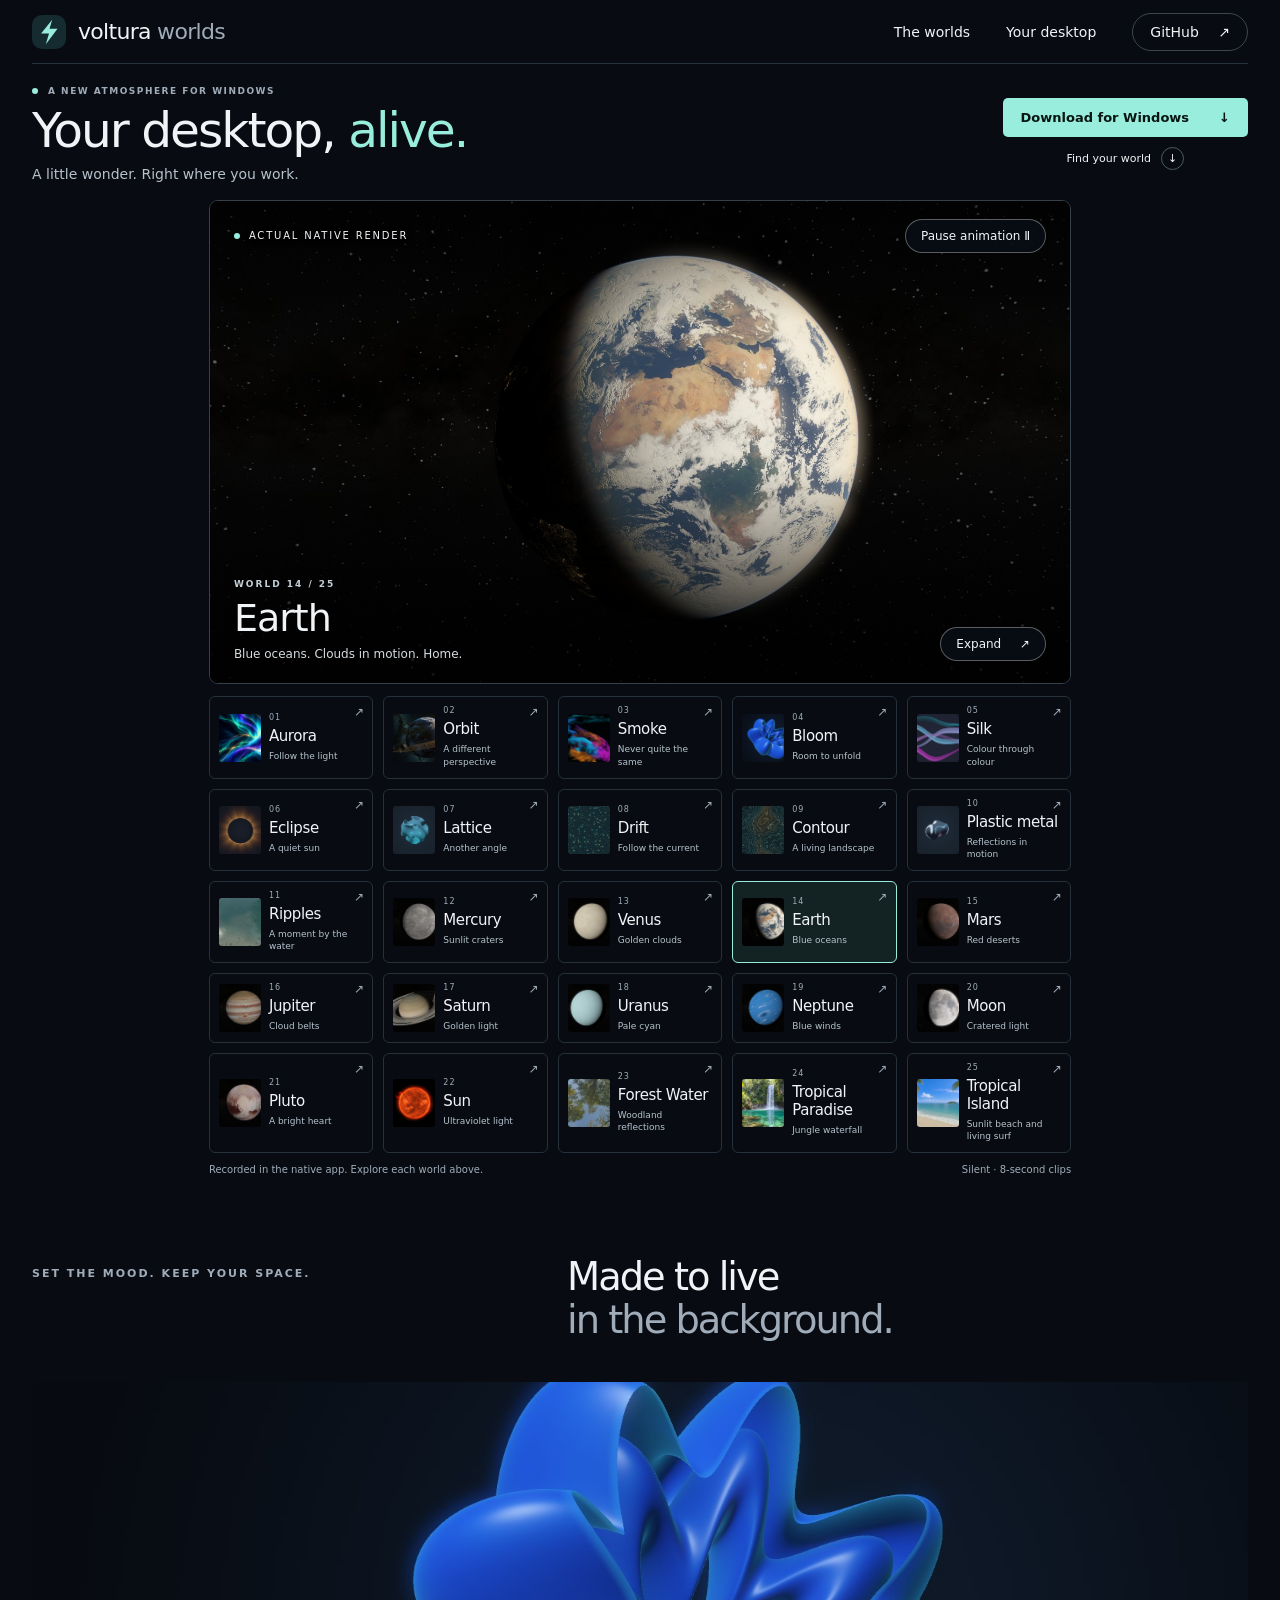
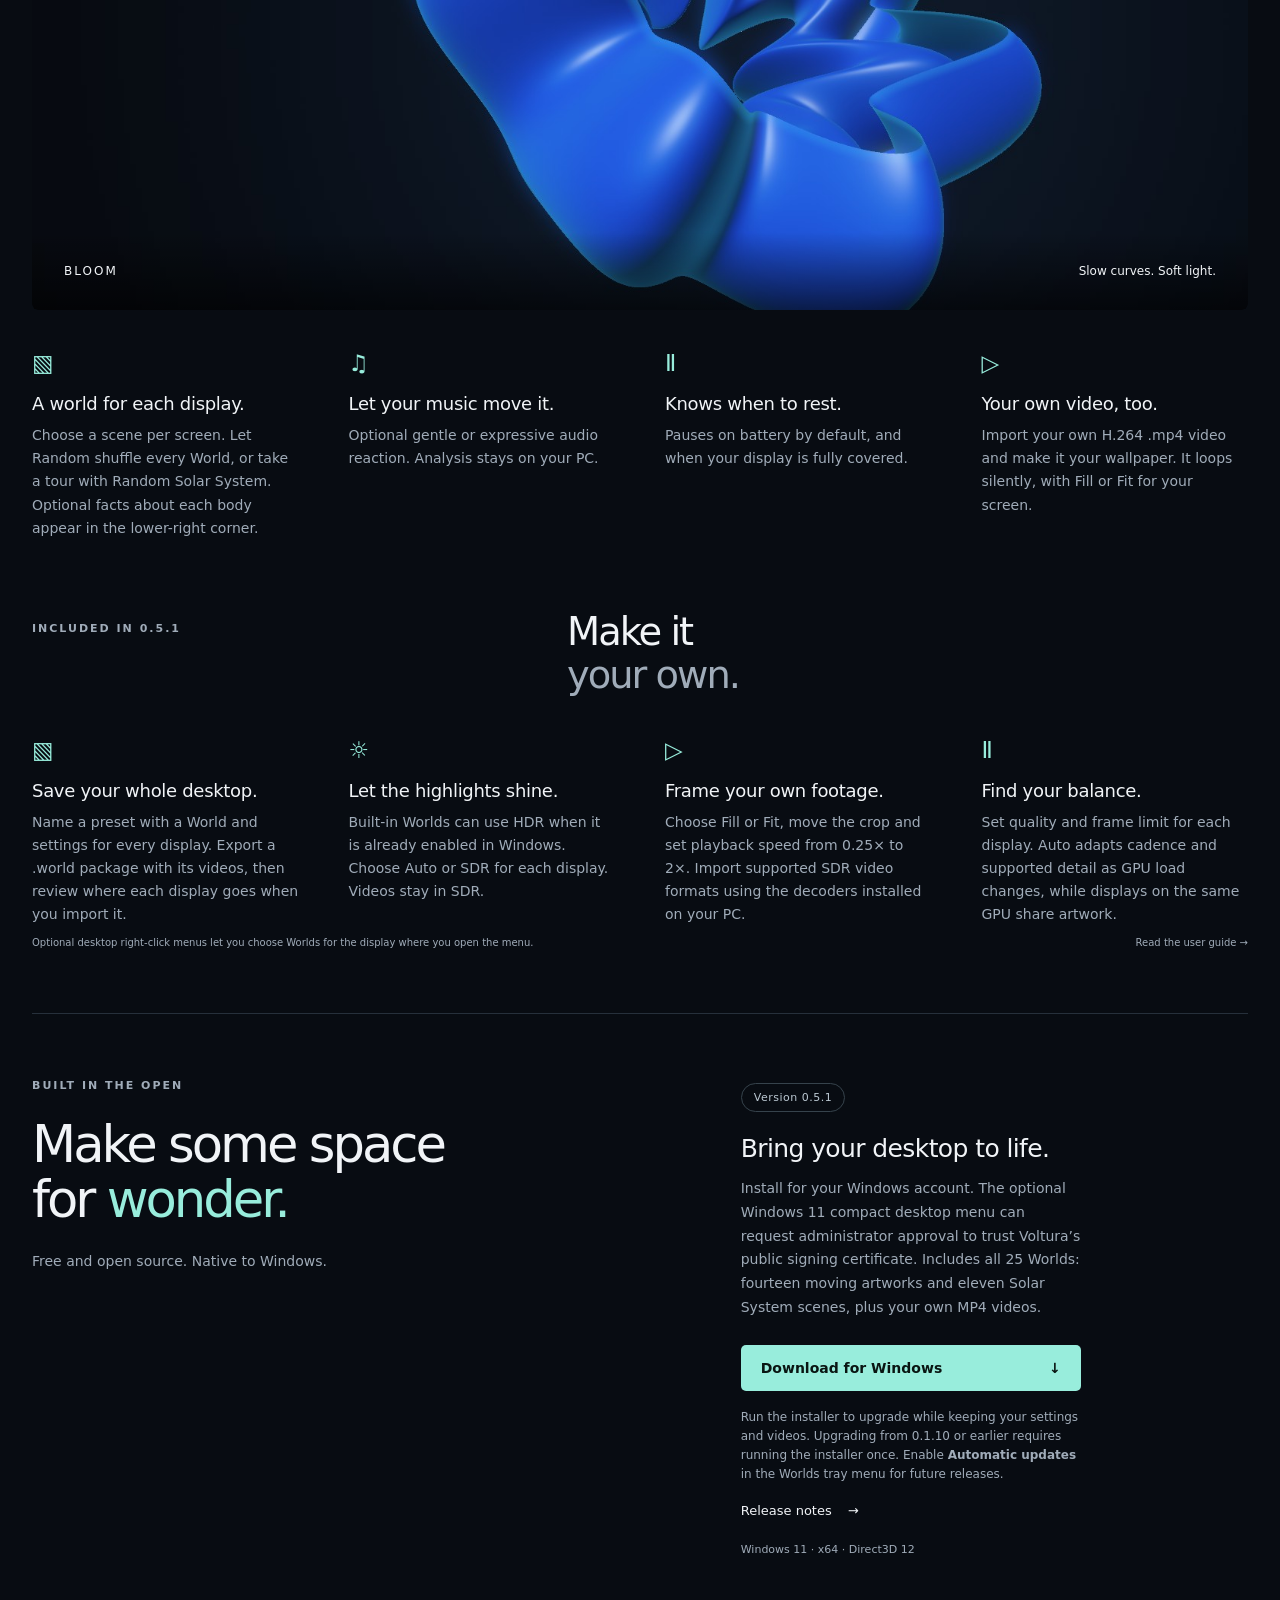
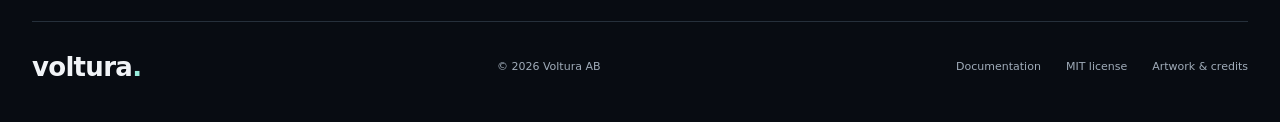
==== commit d4fe25a1: "Update desktop presentation and visualization menu" ====
--- a/index.html
+++ b/index.html
@@ -34,7 +34,7 @@
   </header>
   <main id="main">
     <section class="hero wrap" aria-labelledby="hero-title">
-      <div class="hero-intro"><p class="eyebrow"><span class="dot"></span> A new atmosphere for Windows</p><h1 id="hero-title">Your desktop, <em>alive.</em></h1><p class="lead">A little wonder. Right where you work.</p><div class="hero-actions"><a class="button" href="https://github.com/voltura/voltura-worlds/releases/download/v0.5.0/VolturaWorlds-Setup-0.5.0-win-x64.exe">Download for Windows <span aria-hidden="true">↓</span></a><a class="round-link" href="#worlds">Find your world <span aria-hidden="true">↓</span></a></div></div>
+      <div class="hero-intro"><p class="eyebrow"><span class="dot"></span> A new atmosphere for Windows</p><h1 id="hero-title">Your desktop, <em>alive.</em></h1><p class="lead">A little wonder. Right where you work.</p><div class="hero-actions"><a class="button" href="https://github.com/voltura/voltura-worlds/releases/download/v0.5.1/VolturaWorlds-Setup-0.5.1-win-x64.exe">Download for Windows <span aria-hidden="true">↓</span></a><a class="round-link" href="#worlds">Find your world <span aria-hidden="true">↓</span></a></div></div>
       <div class="hero-aside"><span class="small-label">Made for your desktop</span><p>Light that flows.<br>Planets that turn.<br>A moment to get lost in.</p><span class="version-tag">Windows 11 · x64</span></div>
     </section>
     <section class="showcase wrap" id="worlds" aria-label="Explore the 25 worlds">
@@ -79,7 +79,7 @@
       <div class="details"><article><span class="detail-symbol" aria-hidden="true">▧</span><h3>A world for each display.</h3><p>Choose a scene per screen. Let Random shuffle every World, or take a tour with Random Solar System. Optional facts about each body appear in the lower-right corner.</p></article><article><span class="detail-symbol" aria-hidden="true">♫</span><h3>Let your music move it.</h3><p>Optional gentle or expressive audio reaction. Analysis stays on your PC.</p></article><article><span class="detail-symbol" aria-hidden="true">Ⅱ</span><h3>Knows when to rest.</h3><p>Pauses on battery by default, and when your display is fully covered.</p></article><article><span class="detail-symbol" aria-hidden="true">▷</span><h3>Your own video, too.</h3><p>Import your own H.264 .mp4 video and make it your wallpaper. It loops silently, with Fill or Fit for your screen.</p></article></div>
     </section>
     <section class="desktop-section wrap" id="controls" aria-labelledby="controls-title">
-      <div class="section-heading"><p class="eyebrow">Included in 0.5.0</p><h2 id="controls-title">Make it<br><span>your own.</span></h2></div>
+      <div class="section-heading"><p class="eyebrow">Included in 0.5.1</p><h2 id="controls-title">Make it<br><span>your own.</span></h2></div>
       <div class="details">
         <article><span class="detail-symbol" aria-hidden="true">▧</span><h3>Save your whole desktop.</h3><p>Name a preset with a World and settings for every display. Export a .world package with its videos, then review where each display goes when you import it.</p></article>
         <article><span class="detail-symbol" aria-hidden="true">☼</span><h3>Let the highlights shine.</h3><p>Built-in Worlds can use HDR when it is already enabled in Windows. Choose Auto or SDR for each display. Videos stay in SDR.</p></article>
@@ -88,7 +88,7 @@
       </div>
       <p class="capture-note">Optional desktop right-click menus let you choose Worlds for the display where you open the menu. <a href="https://github.com/voltura/voltura-worlds/blob/main/docs/USING.md">Read the user guide →</a></p>
     </section>
-    <section id="download" class="closing wrap" aria-labelledby="try-title"><div><p class="eyebrow">Built in the open</p><h2 id="try-title">Make some space<br>for <em>wonder.</em></h2><p>Free and open source. Native to Windows.</p></div><div class="get-worlds"><span class="version-tag">Version 0.5.0</span><h3>Bring your desktop to life.</h3><p>Install for your Windows account. The optional Windows 11 compact desktop menu can request administrator approval to trust Voltura’s public signing certificate. Includes all 25 Worlds: fourteen moving artworks and eleven Solar System scenes, plus your own MP4 videos.</p><a class="button" href="https://github.com/voltura/voltura-worlds/releases/download/v0.5.0/VolturaWorlds-Setup-0.5.0-win-x64.exe">Download for Windows <span aria-hidden="true">↓</span></a><p class="update-note">Run the installer to upgrade while keeping your settings and videos. Upgrading from 0.1.10 or earlier requires running the installer once. Enable <strong>Automatic updates</strong> in the Worlds tray menu for future releases.</p><a class="release-link" href="https://github.com/voltura/voltura-worlds/releases">Release notes <span aria-hidden="true">→</span></a><span class="requirements">Windows 11 · x64 · Direct3D 12</span></div></section>
+    <section id="download" class="closing wrap" aria-labelledby="try-title"><div><p class="eyebrow">Built in the open</p><h2 id="try-title">Make some space<br>for <em>wonder.</em></h2><p>Free and open source. Native to Windows.</p></div><div class="get-worlds"><span class="version-tag">Version 0.5.1</span><h3>Bring your desktop to life.</h3><p>Install for your Windows account. The optional Windows 11 compact desktop menu can request administrator approval to trust Voltura’s public signing certificate. Includes all 25 Worlds: fourteen moving artworks and eleven Solar System scenes, plus your own MP4 videos.</p><a class="button" href="https://github.com/voltura/voltura-worlds/releases/download/v0.5.1/VolturaWorlds-Setup-0.5.1-win-x64.exe">Download for Windows <span aria-hidden="true">↓</span></a><p class="update-note">Run the installer to upgrade while keeping your settings and videos. Upgrading from 0.1.10 or earlier requires running the installer once. Enable <strong>Automatic updates</strong> in the Worlds tray menu for future releases.</p><a class="release-link" href="https://github.com/voltura/voltura-worlds/releases">Release notes <span aria-hidden="true">→</span></a><span class="requirements">Windows 11 · x64 · Direct3D 12</span></div></section>
   </main>
   <footer class="wrap"><a class="brand" href="https://voltura.se/">voltura<span class="footer-dot">.</span></a><span>© 2026 Voltura AB</span><div><a href="https://github.com/voltura/voltura-worlds/blob/main/docs/README.md">Documentation</a><a href="https://github.com/voltura/voltura-worlds/blob/main/LICENSE">MIT license</a><a href="https://github.com/voltura/voltura-worlds/blob/main/THIRD-PARTY-NOTICES.md">Artwork &amp; credits</a></div></footer>
   <script src="script.js?v=0.5.0"></script>
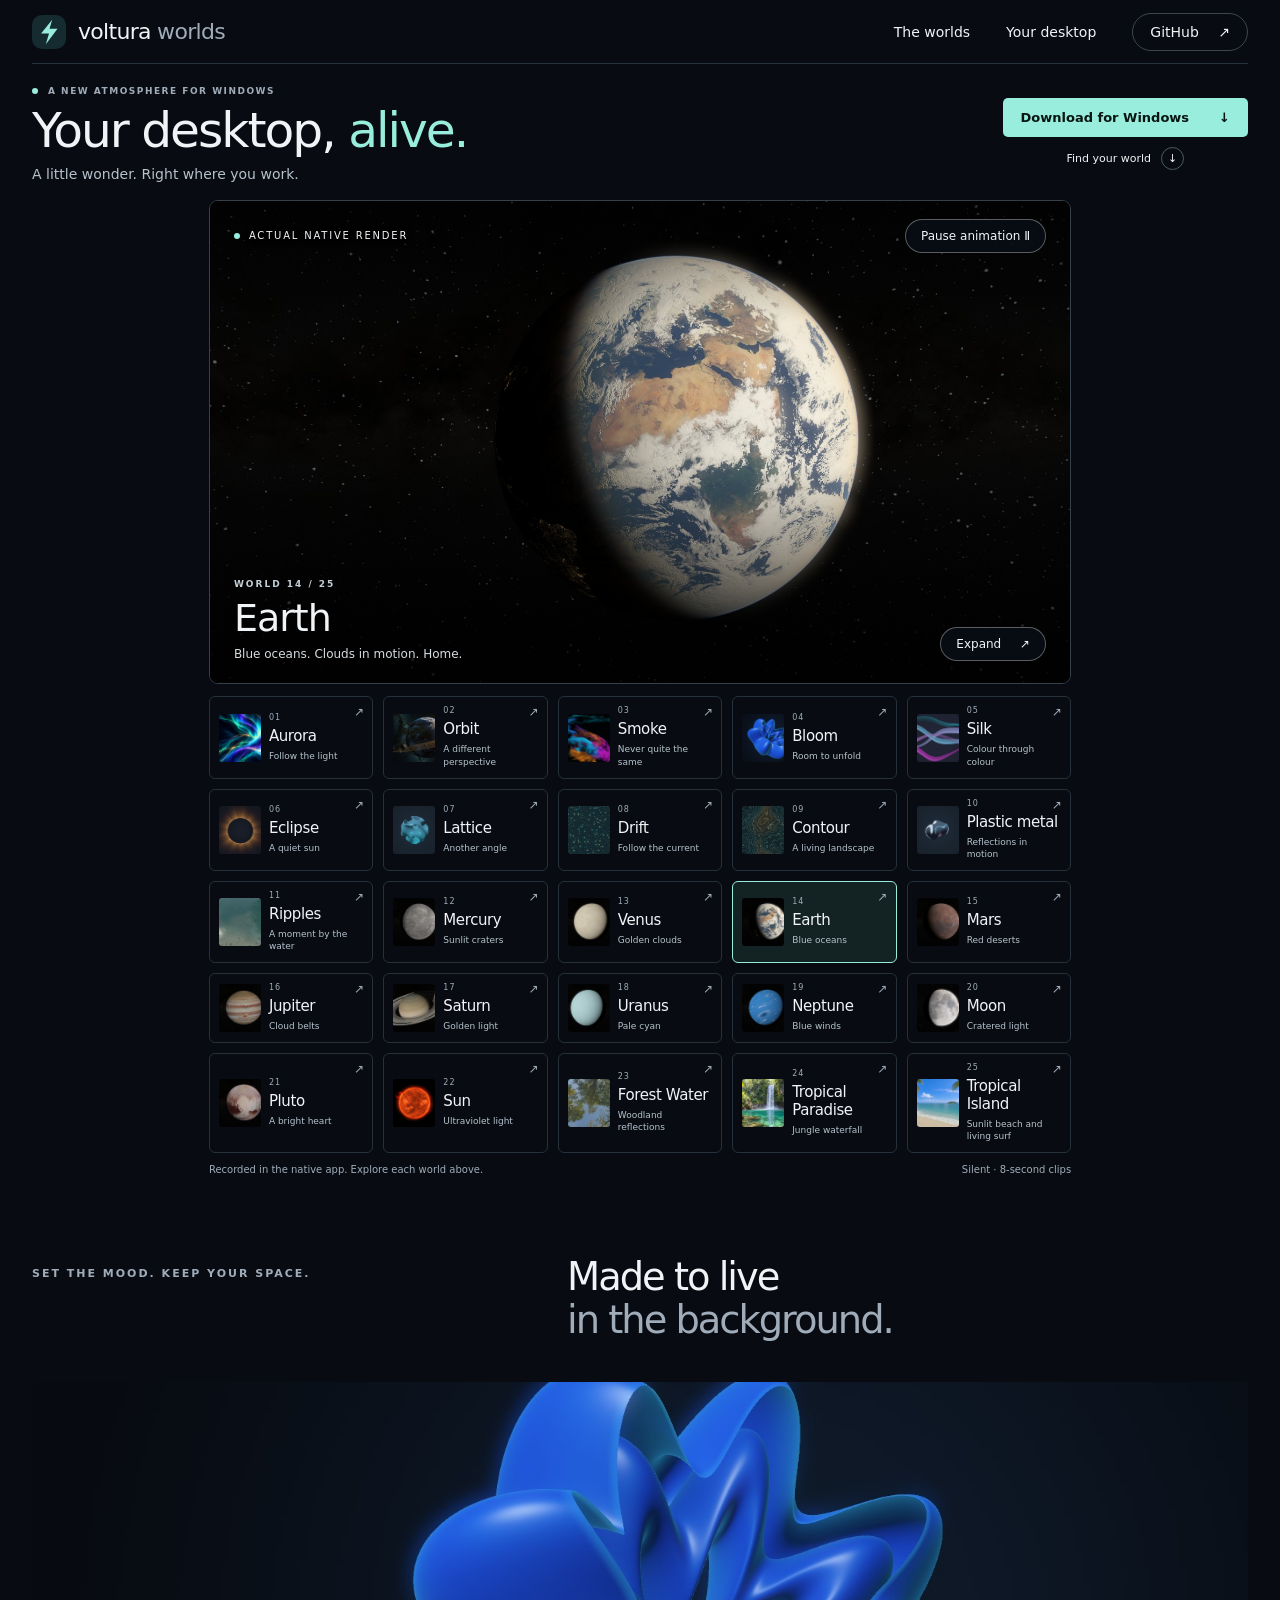
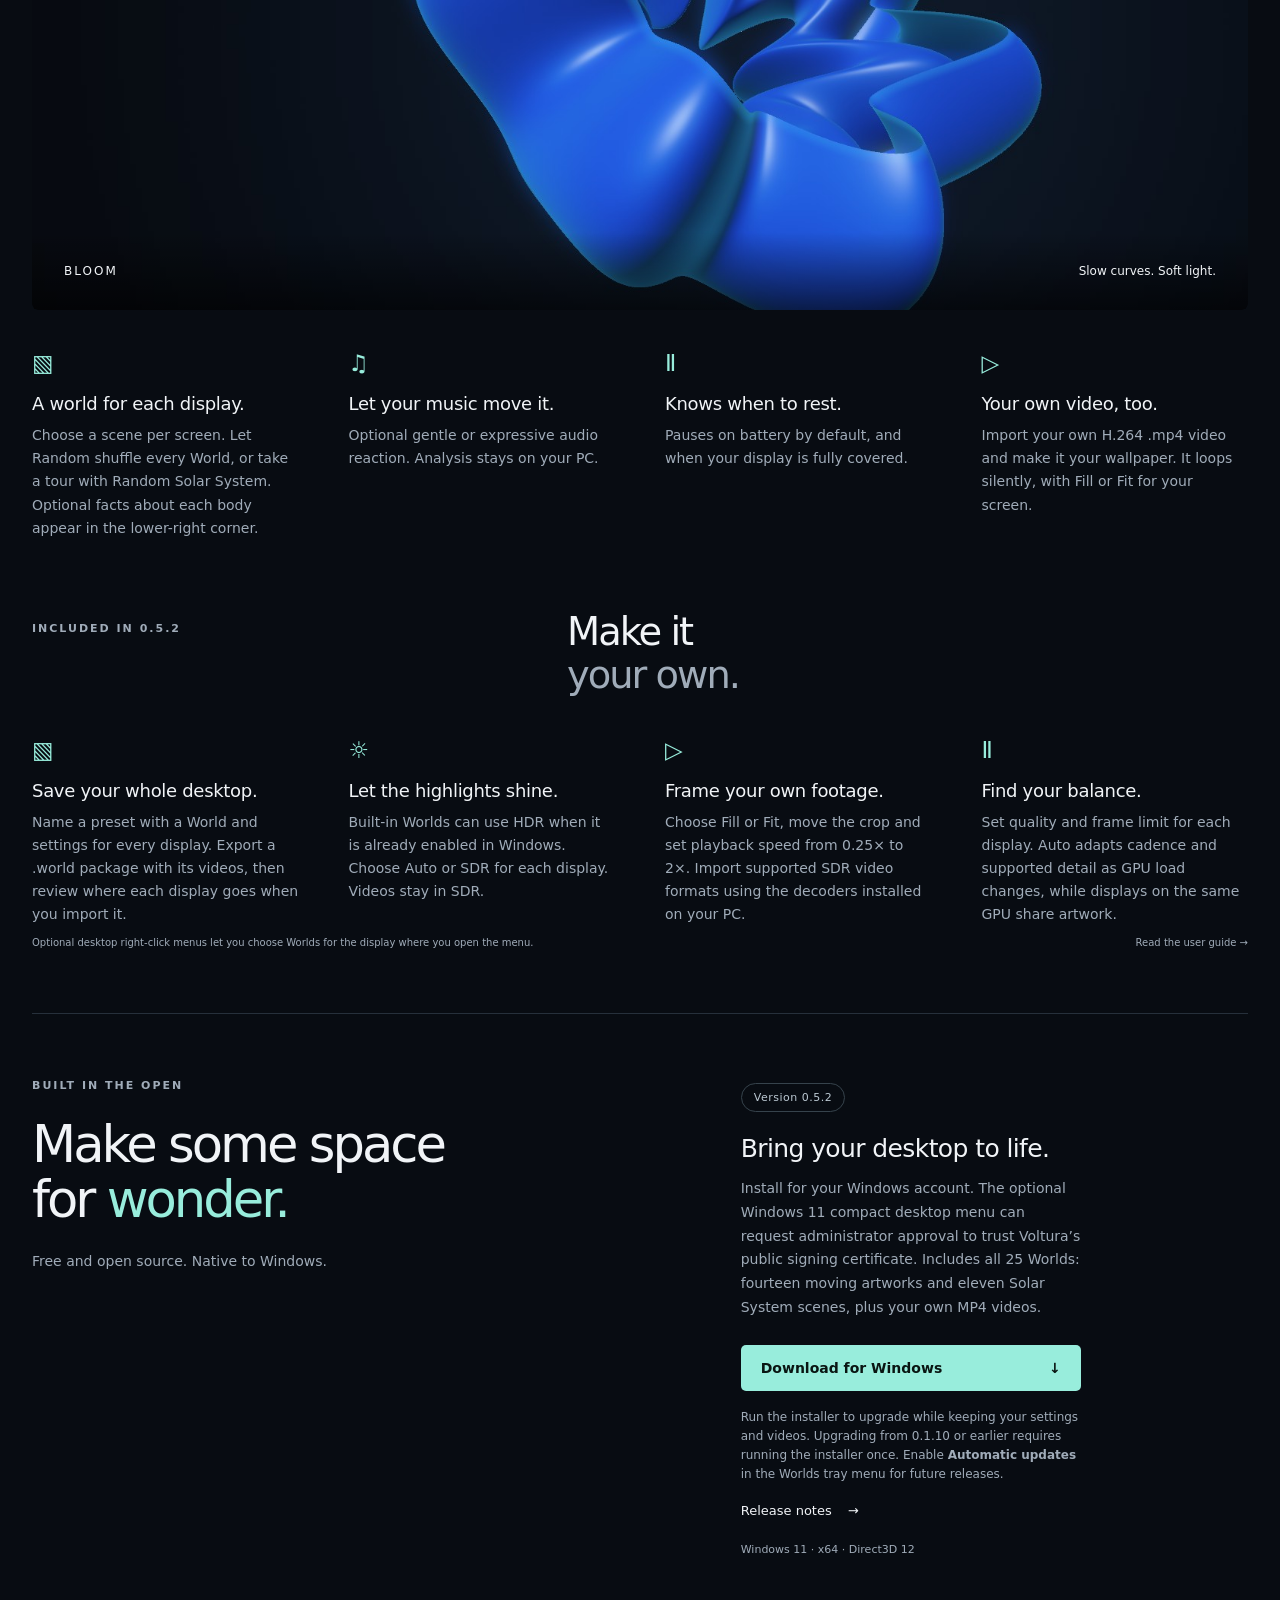
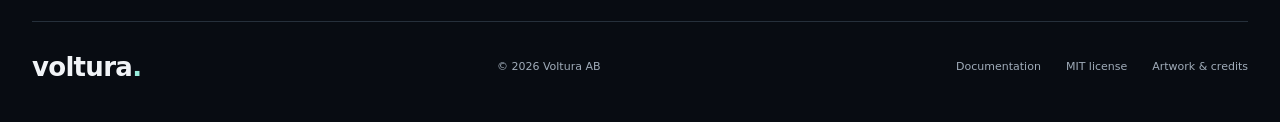
==== commit 33081989: "Release 0.5.2 with complete executable metadata and startup controls" ====
--- a/index.html
+++ b/index.html
@@ -34,7 +34,7 @@
   </header>
   <main id="main">
     <section class="hero wrap" aria-labelledby="hero-title">
-      <div class="hero-intro"><p class="eyebrow"><span class="dot"></span> A new atmosphere for Windows</p><h1 id="hero-title">Your desktop, <em>alive.</em></h1><p class="lead">A little wonder. Right where you work.</p><div class="hero-actions"><a class="button" href="https://github.com/voltura/voltura-worlds/releases/download/v0.5.1/VolturaWorlds-Setup-0.5.1-win-x64.exe">Download for Windows <span aria-hidden="true">↓</span></a><a class="round-link" href="#worlds">Find your world <span aria-hidden="true">↓</span></a></div></div>
+      <div class="hero-intro"><p class="eyebrow"><span class="dot"></span> A new atmosphere for Windows</p><h1 id="hero-title">Your desktop, <em>alive.</em></h1><p class="lead">A little wonder. Right where you work.</p><div class="hero-actions"><a class="button" href="https://github.com/voltura/voltura-worlds/releases/download/v0.5.2/VolturaWorlds-Setup-0.5.2-win-x64.exe">Download for Windows <span aria-hidden="true">↓</span></a><a class="round-link" href="#worlds">Find your world <span aria-hidden="true">↓</span></a></div></div>
       <div class="hero-aside"><span class="small-label">Made for your desktop</span><p>Light that flows.<br>Planets that turn.<br>A moment to get lost in.</p><span class="version-tag">Windows 11 · x64</span></div>
     </section>
     <section class="showcase wrap" id="worlds" aria-label="Explore the 25 worlds">
@@ -79,7 +79,7 @@
       <div class="details"><article><span class="detail-symbol" aria-hidden="true">▧</span><h3>A world for each display.</h3><p>Choose a scene per screen. Let Random shuffle every World, or take a tour with Random Solar System. Optional facts about each body appear in the lower-right corner.</p></article><article><span class="detail-symbol" aria-hidden="true">♫</span><h3>Let your music move it.</h3><p>Optional gentle or expressive audio reaction. Analysis stays on your PC.</p></article><article><span class="detail-symbol" aria-hidden="true">Ⅱ</span><h3>Knows when to rest.</h3><p>Pauses on battery by default, and when your display is fully covered.</p></article><article><span class="detail-symbol" aria-hidden="true">▷</span><h3>Your own video, too.</h3><p>Import your own H.264 .mp4 video and make it your wallpaper. It loops silently, with Fill or Fit for your screen.</p></article></div>
     </section>
     <section class="desktop-section wrap" id="controls" aria-labelledby="controls-title">
-      <div class="section-heading"><p class="eyebrow">Included in 0.5.1</p><h2 id="controls-title">Make it<br><span>your own.</span></h2></div>
+      <div class="section-heading"><p class="eyebrow">Included in 0.5.2</p><h2 id="controls-title">Make it<br><span>your own.</span></h2></div>
       <div class="details">
         <article><span class="detail-symbol" aria-hidden="true">▧</span><h3>Save your whole desktop.</h3><p>Name a preset with a World and settings for every display. Export a .world package with its videos, then review where each display goes when you import it.</p></article>
         <article><span class="detail-symbol" aria-hidden="true">☼</span><h3>Let the highlights shine.</h3><p>Built-in Worlds can use HDR when it is already enabled in Windows. Choose Auto or SDR for each display. Videos stay in SDR.</p></article>
@@ -88,7 +88,7 @@
       </div>
       <p class="capture-note">Optional desktop right-click menus let you choose Worlds for the display where you open the menu. <a href="https://github.com/voltura/voltura-worlds/blob/main/docs/USING.md">Read the user guide →</a></p>
     </section>
-    <section id="download" class="closing wrap" aria-labelledby="try-title"><div><p class="eyebrow">Built in the open</p><h2 id="try-title">Make some space<br>for <em>wonder.</em></h2><p>Free and open source. Native to Windows.</p></div><div class="get-worlds"><span class="version-tag">Version 0.5.1</span><h3>Bring your desktop to life.</h3><p>Install for your Windows account. The optional Windows 11 compact desktop menu can request administrator approval to trust Voltura’s public signing certificate. Includes all 25 Worlds: fourteen moving artworks and eleven Solar System scenes, plus your own MP4 videos.</p><a class="button" href="https://github.com/voltura/voltura-worlds/releases/download/v0.5.1/VolturaWorlds-Setup-0.5.1-win-x64.exe">Download for Windows <span aria-hidden="true">↓</span></a><p class="update-note">Run the installer to upgrade while keeping your settings and videos. Upgrading from 0.1.10 or earlier requires running the installer once. Enable <strong>Automatic updates</strong> in the Worlds tray menu for future releases.</p><a class="release-link" href="https://github.com/voltura/voltura-worlds/releases">Release notes <span aria-hidden="true">→</span></a><span class="requirements">Windows 11 · x64 · Direct3D 12</span></div></section>
+    <section id="download" class="closing wrap" aria-labelledby="try-title"><div><p class="eyebrow">Built in the open</p><h2 id="try-title">Make some space<br>for <em>wonder.</em></h2><p>Free and open source. Native to Windows.</p></div><div class="get-worlds"><span class="version-tag">Version 0.5.2</span><h3>Bring your desktop to life.</h3><p>Install for your Windows account. The optional Windows 11 compact desktop menu can request administrator approval to trust Voltura’s public signing certificate. Includes all 25 Worlds: fourteen moving artworks and eleven Solar System scenes, plus your own MP4 videos.</p><a class="button" href="https://github.com/voltura/voltura-worlds/releases/download/v0.5.2/VolturaWorlds-Setup-0.5.2-win-x64.exe">Download for Windows <span aria-hidden="true">↓</span></a><p class="update-note">Run the installer to upgrade while keeping your settings and videos. Upgrading from 0.1.10 or earlier requires running the installer once. Enable <strong>Automatic updates</strong> in the Worlds tray menu for future releases.</p><a class="release-link" href="https://github.com/voltura/voltura-worlds/releases">Release notes <span aria-hidden="true">→</span></a><span class="requirements">Windows 11 · x64 · Direct3D 12</span></div></section>
   </main>
   <footer class="wrap"><a class="brand" href="https://voltura.se/">voltura<span class="footer-dot">.</span></a><span>© 2026 Voltura AB</span><div><a href="https://github.com/voltura/voltura-worlds/blob/main/docs/README.md">Documentation</a><a href="https://github.com/voltura/voltura-worlds/blob/main/LICENSE">MIT license</a><a href="https://github.com/voltura/voltura-worlds/blob/main/THIRD-PARTY-NOTICES.md">Artwork &amp; credits</a></div></footer>
   <script src="script.js?v=0.5.0"></script>
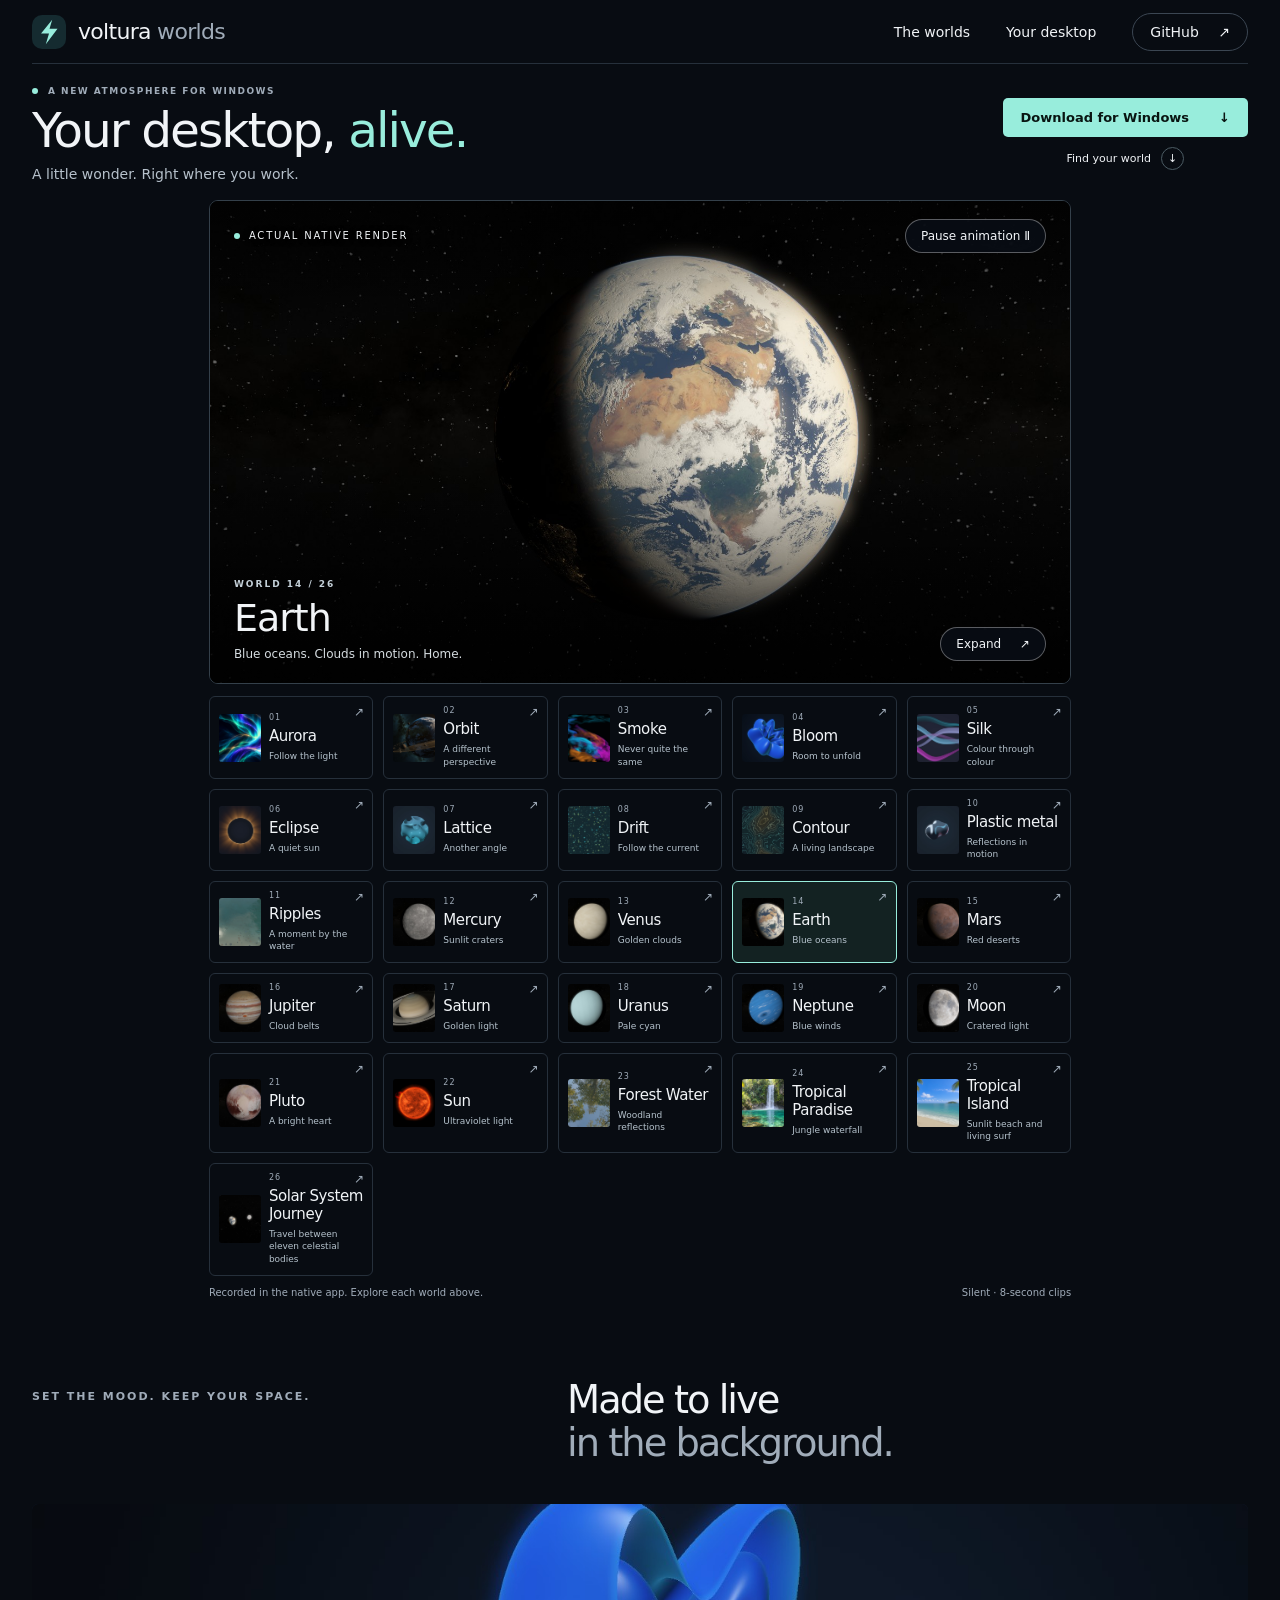
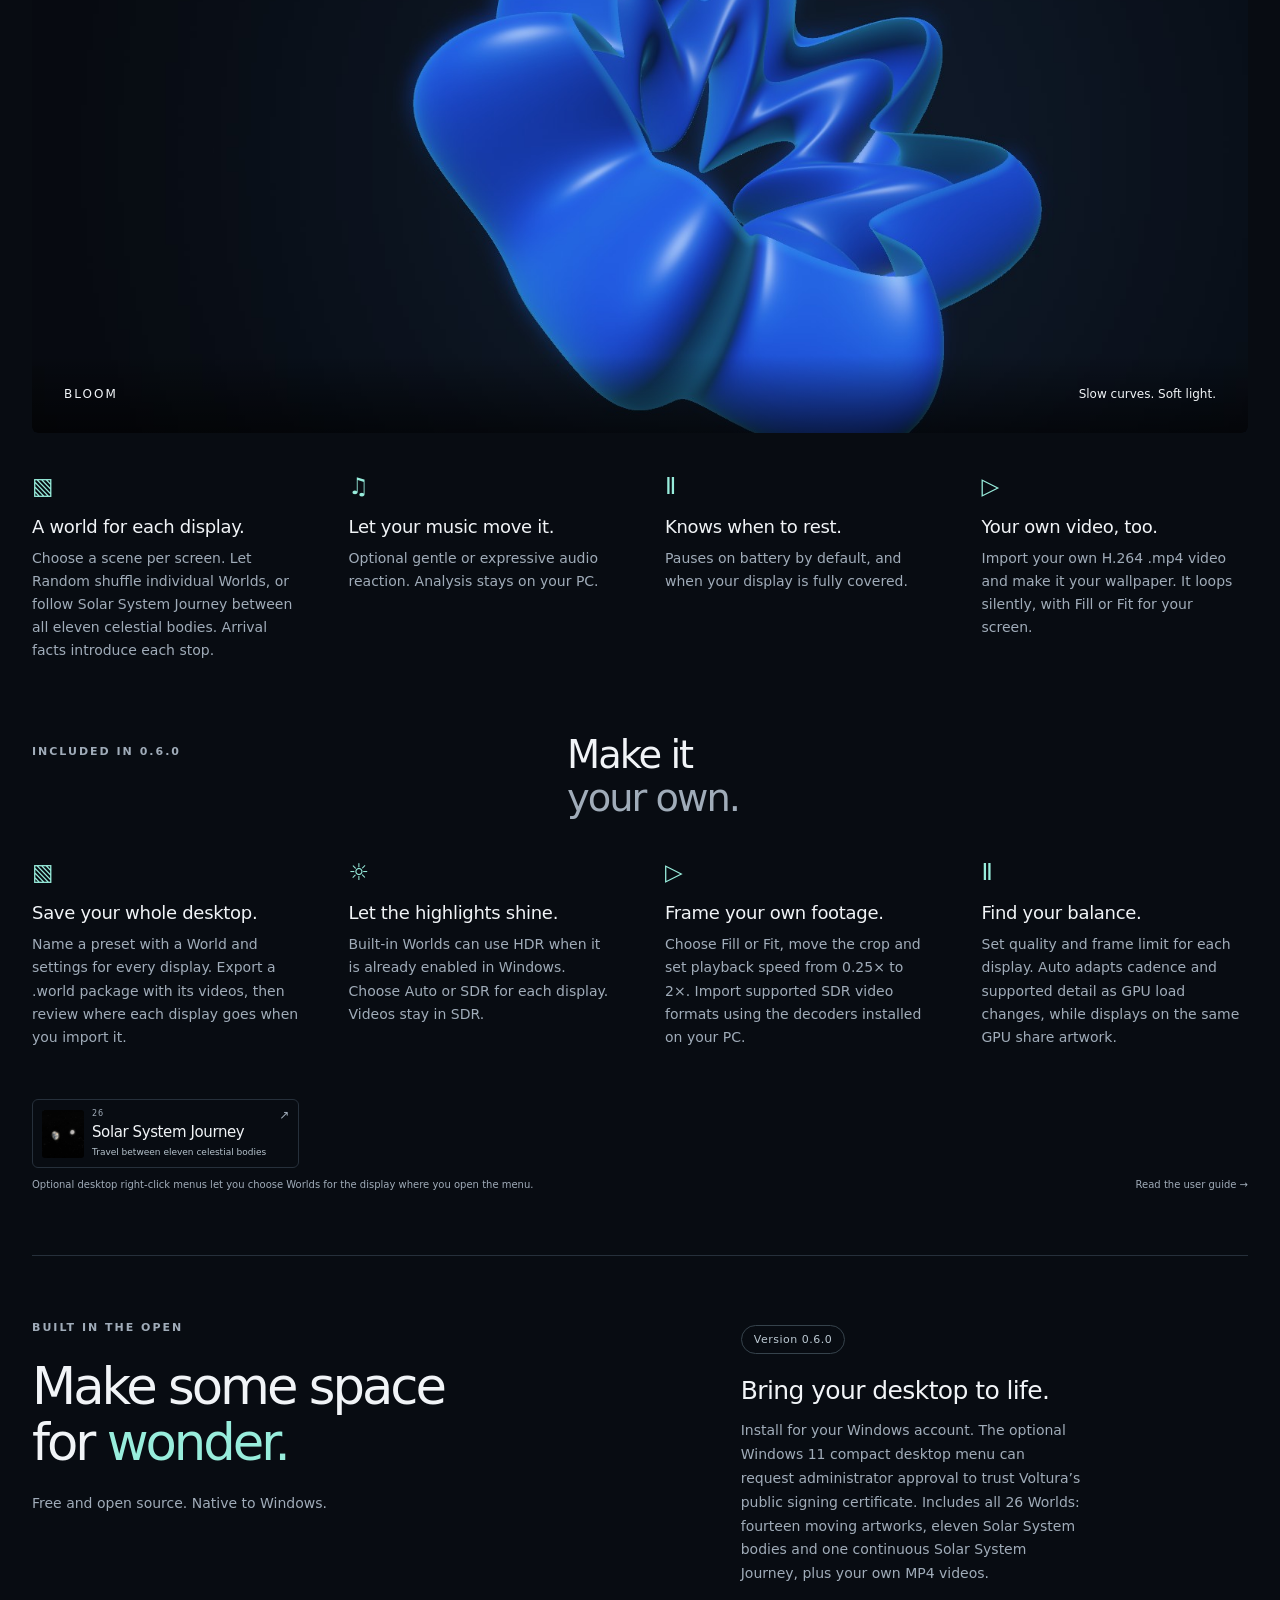
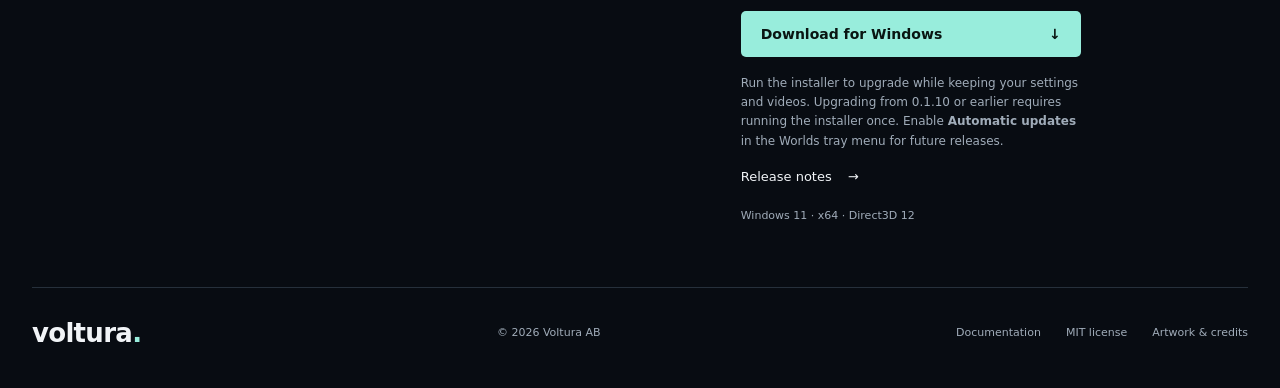
==== commit 470bcbcc: "Release 0.6.0 with Solar System Journey" ====
--- a/index.html
+++ b/index.html
@@ -4,22 +4,22 @@
   <meta charset="utf-8">
   <meta name="viewport" content="width=device-width, initial-scale=1">
   <meta name="theme-color" content="#080c12">
-  <meta name="description" content="Explore 25 native animated Worlds for Windows 11. Tour the Solar System, follow flowing light, or find a quiet moment by the water.">
+  <meta name="description" content="Explore 26 native animated Worlds for Windows 11. Tour the Solar System, follow flowing light, or find a quiet moment by the water.">
   <meta property="og:title" content="Voltura Worlds — Your desktop, alive.">
-  <meta property="og:description" content="25 Worlds. Endless atmosphere. Explore the Solar System, from Mercury to Pluto and the Sun.">
+  <meta property="og:description" content="26 Worlds. Endless atmosphere. Explore the Solar System, with a continuous journey between the planets, Moon, Pluto and Sun.">
   <meta property="og:type" content="website">
   <meta property="og:site_name" content="Voltura Worlds">
   <meta property="og:url" content="https://worlds.voltura.se/">
-  <meta property="og:image" content="https://worlds.voltura.se/assets/social-preview.jpg?v=0.5.0">
-  <meta property="og:image:secure_url" content="https://worlds.voltura.se/assets/social-preview.jpg?v=0.5.0">
+  <meta property="og:image" content="https://worlds.voltura.se/assets/social-preview.jpg?v=0.6.0">
+  <meta property="og:image:secure_url" content="https://worlds.voltura.se/assets/social-preview.jpg?v=0.6.0">
   <meta property="og:image:type" content="image/jpeg">
   <meta property="og:image:width" content="1200">
   <meta property="og:image:height" content="630">
   <meta property="og:image:alt" content="Native Solar System scenes rendered by Voltura Worlds, with Earth, Saturn, the Sun and eight more Solar System Worlds">
   <meta name="twitter:card" content="summary_large_image">
   <meta name="twitter:title" content="Voltura Worlds — Your desktop, alive.">
-  <meta name="twitter:description" content="25 Worlds. Endless atmosphere. Native Solar System scenes, moving artwork and your own MP4 videos for Windows 11.">
-  <meta name="twitter:image" content="https://worlds.voltura.se/assets/social-preview.jpg?v=0.5.0">
+  <meta name="twitter:description" content="26 Worlds. Endless atmosphere. A continuous Solar System Journey, moving artwork and your own MP4 videos for Windows 11.">
+  <meta name="twitter:image" content="https://worlds.voltura.se/assets/social-preview.jpg?v=0.6.0">
   <meta name="twitter:image:alt" content="Native Solar System scenes rendered by Voltura Worlds, with Earth, Saturn, the Sun and eight more Solar System Worlds">
   <link rel="canonical" href="https://worlds.voltura.se/">
   <link rel="icon" type="image/svg+xml" href="assets/icon.svg">
@@ -34,14 +34,14 @@
   </header>
   <main id="main">
     <section class="hero wrap" aria-labelledby="hero-title">
-      <div class="hero-intro"><p class="eyebrow"><span class="dot"></span> A new atmosphere for Windows</p><h1 id="hero-title">Your desktop, <em>alive.</em></h1><p class="lead">A little wonder. Right where you work.</p><div class="hero-actions"><a class="button" href="https://github.com/voltura/voltura-worlds/releases/download/v0.5.2/VolturaWorlds-Setup-0.5.2-win-x64.exe">Download for Windows <span aria-hidden="true">↓</span></a><a class="round-link" href="#worlds">Find your world <span aria-hidden="true">↓</span></a></div></div>
+      <div class="hero-intro"><p class="eyebrow"><span class="dot"></span> A new atmosphere for Windows</p><h1 id="hero-title">Your desktop, <em>alive.</em></h1><p class="lead">A little wonder. Right where you work.</p><div class="hero-actions"><a class="button" href="https://github.com/voltura/voltura-worlds/releases/download/v0.6.0/VolturaWorlds-Setup-0.6.0-win-x64.exe">Download for Windows <span aria-hidden="true">↓</span></a><a class="round-link" href="#worlds">Find your world <span aria-hidden="true">↓</span></a></div></div>
       <div class="hero-aside"><span class="small-label">Made for your desktop</span><p>Light that flows.<br>Planets that turn.<br>A moment to get lost in.</p><span class="version-tag">Windows 11 · x64</span></div>
     </section>
-    <section class="showcase wrap" id="worlds" aria-label="Explore the 25 worlds">
+    <section class="showcase wrap" id="worlds" aria-label="Explore the 26 worlds">
       <div class="cinema" data-scene="earth">
         <video id="world-video" muted loop playsinline preload="metadata" poster="assets/earth.jpg?v=0.1.10" aria-label="Earth: native animated globe" width="1600" height="900"><source src="assets/earth.mp4?v=0.1.10" type="video/mp4"></video>
         <div class="cinema-top"><span class="footage-label"><span class="dot"></span> Actual native render</span><button id="play-toggle" type="button" aria-label="Play animation">Play animation <span aria-hidden="true">▷</span></button></div>
-        <div class="cinema-bottom"><div aria-live="polite"><p class="small-label" id="scene-number">WORLD 14 / 25</p><h2 id="scene-title">Earth</h2><p id="scene-description">Blue oceans. Clouds in motion. Home.</p></div><button id="fullscreen" type="button" aria-label="View animation fullscreen">Expand <span aria-hidden="true">↗</span></button></div>
+        <div class="cinema-bottom"><div aria-live="polite"><p class="small-label" id="scene-number">WORLD 14 / 26</p><h2 id="scene-title">Earth</h2><p id="scene-description">Blue oceans. Clouds in motion. Home.</p></div><button id="fullscreen" type="button" aria-label="View animation fullscreen">Expand <span aria-hidden="true">↗</span></button></div>
       </div>
       <div class="scene-picker" role="group" aria-label="Choose a world">
         <button type="button" class="scene" data-world="aurora" aria-pressed="false"><img src="assets/aurora.jpg?v=0.1.10" alt="" width="160" height="90"><span><span class="scene-index">01</span><strong>Aurora</strong><small>Follow the light</small></span><span class="scene-arrow" aria-hidden="true">↗</span></button>
@@ -69,28 +69,30 @@
         <button type="button" class="scene" data-world="forest_water" aria-pressed="false"><img src="assets/forest_water.jpg?v=0.5.0" alt="" width="160" height="90" loading="lazy"><span><span class="scene-index">23</span><strong>Forest Water</strong><small>Woodland reflections</small></span><span class="scene-arrow" aria-hidden="true">↗</span></button>
         <button type="button" class="scene" data-world="tropical_paradise" aria-pressed="false"><img src="assets/tropical_paradise.jpg?v=0.5.0" alt="" width="160" height="90" loading="lazy"><span><span class="scene-index">24</span><strong>Tropical Paradise</strong><small>Jungle waterfall</small></span><span class="scene-arrow" aria-hidden="true">↗</span></button>
         <button type="button" class="scene" data-world="tropical_island" aria-pressed="false"><img src="assets/tropical_island.jpg?v=0.5.0" alt="" width="160" height="90" loading="lazy"><span><span class="scene-index">25</span><strong>Tropical Island</strong><small>Sunlit beach and living surf</small></span><span class="scene-arrow" aria-hidden="true">↗</span></button>
+        <button type="button" class="scene" data-world="solar_system_journey" aria-pressed="false"><img src="assets/solar_system_journey.jpg?v=0.6.0" alt="" width="160" height="90" loading="lazy"><span><span class="scene-index">26</span><strong>Solar System Journey</strong><small>Travel between eleven celestial bodies</small></span><span class="scene-arrow" aria-hidden="true">↗</span></button>
       </div>
       <p class="capture-note">Recorded in the native app. Explore each world above. <span>Silent · 8-second clips</span></p>
-      <noscript><p>JavaScript enables the scene switcher. Watch the recordings directly: <a href="assets/aurora.mp4?v=0.1.10">Aurora</a> · <a href="assets/orbit.mp4?v=0.1.10">Orbit</a> · <a href="assets/smoke.mp4?v=0.1.10">Smoke</a> · <a href="assets/bloom.mp4?v=0.1.10">Bloom</a> · <a href="assets/silk.mp4?v=0.1.10">Silk</a> · <a href="assets/eclipse.mp4?v=0.1.10">Eclipse</a> · <a href="assets/lattice.mp4?v=0.1.10">Lattice</a> · <a href="assets/drift.mp4?v=0.1.10">Drift</a> · <a href="assets/contour.mp4?v=0.1.10">Contour</a> · <a href="assets/plastic_metal.mp4?v=0.1.10">Plastic metal</a> · <a href="assets/ripples.mp4?v=0.1.10">Ripples</a> · <a href="assets/mercury.mp4?v=0.1.10">Mercury</a> · <a href="assets/venus.mp4?v=0.1.10">Venus</a> · <a href="assets/earth.mp4?v=0.1.10">Earth</a> · <a href="assets/mars.mp4?v=0.1.10">Mars</a> · <a href="assets/jupiter.mp4?v=0.1.10">Jupiter</a> · <a href="assets/saturn.mp4?v=0.1.10">Saturn</a> · <a href="assets/uranus.mp4?v=0.1.10">Uranus</a> · <a href="assets/neptune.mp4?v=0.1.10">Neptune</a> · <a href="assets/moon.mp4?v=0.1.10">Moon</a> · <a href="assets/pluto.mp4?v=0.1.10">Pluto</a> · <a href="assets/sun.mp4?v=0.1.10">Sun</a> · <a href="assets/forest_water.mp4?v=0.5.0">Forest Water</a> · <a href="assets/tropical_paradise.mp4?v=0.5.0">Tropical Paradise</a> · <a href="assets/tropical_island.mp4?v=0.5.0">Tropical Island</a>.</p></noscript>
+      <noscript><p>JavaScript enables the scene switcher. Watch the recordings directly: <a href="assets/aurora.mp4?v=0.1.10">Aurora</a> · <a href="assets/orbit.mp4?v=0.1.10">Orbit</a> · <a href="assets/smoke.mp4?v=0.1.10">Smoke</a> · <a href="assets/bloom.mp4?v=0.1.10">Bloom</a> · <a href="assets/silk.mp4?v=0.1.10">Silk</a> · <a href="assets/eclipse.mp4?v=0.1.10">Eclipse</a> · <a href="assets/lattice.mp4?v=0.1.10">Lattice</a> · <a href="assets/drift.mp4?v=0.1.10">Drift</a> · <a href="assets/contour.mp4?v=0.1.10">Contour</a> · <a href="assets/plastic_metal.mp4?v=0.1.10">Plastic metal</a> · <a href="assets/ripples.mp4?v=0.1.10">Ripples</a> · <a href="assets/mercury.mp4?v=0.1.10">Mercury</a> · <a href="assets/venus.mp4?v=0.1.10">Venus</a> · <a href="assets/earth.mp4?v=0.1.10">Earth</a> · <a href="assets/mars.mp4?v=0.1.10">Mars</a> · <a href="assets/jupiter.mp4?v=0.1.10">Jupiter</a> · <a href="assets/saturn.mp4?v=0.1.10">Saturn</a> · <a href="assets/uranus.mp4?v=0.1.10">Uranus</a> · <a href="assets/neptune.mp4?v=0.1.10">Neptune</a> · <a href="assets/moon.mp4?v=0.1.10">Moon</a> · <a href="assets/pluto.mp4?v=0.1.10">Pluto</a> · <a href="assets/sun.mp4?v=0.1.10">Sun</a> · <a href="assets/forest_water.mp4?v=0.5.0">Forest Water</a> · <a href="assets/tropical_paradise.mp4?v=0.5.0">Tropical Paradise</a> · <a href="assets/tropical_island.mp4?v=0.5.0">Tropical Island</a> · <a href="assets/solar_system_journey.mp4?v=0.6.0">Solar System Journey</a>.</p></noscript>
     </section>
     <section class="desktop-section wrap" id="your-desktop" aria-labelledby="desktop-title">
       <div class="section-heading"><p class="eyebrow">Set the mood. Keep your space.</p><h2 id="desktop-title">Made to live<br><span>in the background.</span></h2></div>
       <div class="desktop-visual"><img src="assets/bloom.jpg?v=0.1.10" width="1600" height="900" alt="Bloom's sculpted blue folds, captured from the native renderer" loading="lazy"><div class="visual-caption"><span>Bloom</span><span>Slow curves. Soft light.</span></div></div>
-      <div class="details"><article><span class="detail-symbol" aria-hidden="true">▧</span><h3>A world for each display.</h3><p>Choose a scene per screen. Let Random shuffle every World, or take a tour with Random Solar System. Optional facts about each body appear in the lower-right corner.</p></article><article><span class="detail-symbol" aria-hidden="true">♫</span><h3>Let your music move it.</h3><p>Optional gentle or expressive audio reaction. Analysis stays on your PC.</p></article><article><span class="detail-symbol" aria-hidden="true">Ⅱ</span><h3>Knows when to rest.</h3><p>Pauses on battery by default, and when your display is fully covered.</p></article><article><span class="detail-symbol" aria-hidden="true">▷</span><h3>Your own video, too.</h3><p>Import your own H.264 .mp4 video and make it your wallpaper. It loops silently, with Fill or Fit for your screen.</p></article></div>
+      <div class="details"><article><span class="detail-symbol" aria-hidden="true">▧</span><h3>A world for each display.</h3><p>Choose a scene per screen. Let Random shuffle individual Worlds, or follow Solar System Journey between all eleven celestial bodies. Arrival facts introduce each stop.</p></article><article><span class="detail-symbol" aria-hidden="true">♫</span><h3>Let your music move it.</h3><p>Optional gentle or expressive audio reaction. Analysis stays on your PC.</p></article><article><span class="detail-symbol" aria-hidden="true">Ⅱ</span><h3>Knows when to rest.</h3><p>Pauses on battery by default, and when your display is fully covered.</p></article><article><span class="detail-symbol" aria-hidden="true">▷</span><h3>Your own video, too.</h3><p>Import your own H.264 .mp4 video and make it your wallpaper. It loops silently, with Fill or Fit for your screen.</p></article></div>
     </section>
     <section class="desktop-section wrap" id="controls" aria-labelledby="controls-title">
-      <div class="section-heading"><p class="eyebrow">Included in 0.5.2</p><h2 id="controls-title">Make it<br><span>your own.</span></h2></div>
+      <div class="section-heading"><p class="eyebrow">Included in 0.6.0</p><h2 id="controls-title">Make it<br><span>your own.</span></h2></div>
       <div class="details">
         <article><span class="detail-symbol" aria-hidden="true">▧</span><h3>Save your whole desktop.</h3><p>Name a preset with a World and settings for every display. Export a .world package with its videos, then review where each display goes when you import it.</p></article>
         <article><span class="detail-symbol" aria-hidden="true">☼</span><h3>Let the highlights shine.</h3><p>Built-in Worlds can use HDR when it is already enabled in Windows. Choose Auto or SDR for each display. Videos stay in SDR.</p></article>
         <article><span class="detail-symbol" aria-hidden="true">▷</span><h3>Frame your own footage.</h3><p>Choose Fill or Fit, move the crop and set playback speed from 0.25× to 2×. Import supported SDR video formats using the decoders installed on your PC.</p></article>
         <article><span class="detail-symbol" aria-hidden="true">Ⅱ</span><h3>Find your balance.</h3><p>Set quality and frame limit for each display. Auto adapts cadence and supported detail as GPU load changes, while displays on the same GPU share artwork.</p></article>
+        <button type="button" class="scene" data-world="solar_system_journey" aria-pressed="false"><img src="assets/solar_system_journey.jpg?v=0.6.0" alt="" width="160" height="90" loading="lazy"><span><span class="scene-index">26</span><strong>Solar System Journey</strong><small>Travel between eleven celestial bodies</small></span><span class="scene-arrow" aria-hidden="true">↗</span></button>
       </div>
       <p class="capture-note">Optional desktop right-click menus let you choose Worlds for the display where you open the menu. <a href="https://github.com/voltura/voltura-worlds/blob/main/docs/USING.md">Read the user guide →</a></p>
     </section>
-    <section id="download" class="closing wrap" aria-labelledby="try-title"><div><p class="eyebrow">Built in the open</p><h2 id="try-title">Make some space<br>for <em>wonder.</em></h2><p>Free and open source. Native to Windows.</p></div><div class="get-worlds"><span class="version-tag">Version 0.5.2</span><h3>Bring your desktop to life.</h3><p>Install for your Windows account. The optional Windows 11 compact desktop menu can request administrator approval to trust Voltura’s public signing certificate. Includes all 25 Worlds: fourteen moving artworks and eleven Solar System scenes, plus your own MP4 videos.</p><a class="button" href="https://github.com/voltura/voltura-worlds/releases/download/v0.5.2/VolturaWorlds-Setup-0.5.2-win-x64.exe">Download for Windows <span aria-hidden="true">↓</span></a><p class="update-note">Run the installer to upgrade while keeping your settings and videos. Upgrading from 0.1.10 or earlier requires running the installer once. Enable <strong>Automatic updates</strong> in the Worlds tray menu for future releases.</p><a class="release-link" href="https://github.com/voltura/voltura-worlds/releases">Release notes <span aria-hidden="true">→</span></a><span class="requirements">Windows 11 · x64 · Direct3D 12</span></div></section>
+    <section id="download" class="closing wrap" aria-labelledby="try-title"><div><p class="eyebrow">Built in the open</p><h2 id="try-title">Make some space<br>for <em>wonder.</em></h2><p>Free and open source. Native to Windows.</p></div><div class="get-worlds"><span class="version-tag">Version 0.6.0</span><h3>Bring your desktop to life.</h3><p>Install for your Windows account. The optional Windows 11 compact desktop menu can request administrator approval to trust Voltura’s public signing certificate. Includes all 26 Worlds: fourteen moving artworks, eleven Solar System bodies and one continuous Solar System Journey, plus your own MP4 videos.</p><a class="button" href="https://github.com/voltura/voltura-worlds/releases/download/v0.6.0/VolturaWorlds-Setup-0.6.0-win-x64.exe">Download for Windows <span aria-hidden="true">↓</span></a><p class="update-note">Run the installer to upgrade while keeping your settings and videos. Upgrading from 0.1.10 or earlier requires running the installer once. Enable <strong>Automatic updates</strong> in the Worlds tray menu for future releases.</p><a class="release-link" href="https://github.com/voltura/voltura-worlds/releases">Release notes <span aria-hidden="true">→</span></a><span class="requirements">Windows 11 · x64 · Direct3D 12</span></div></section>
   </main>
   <footer class="wrap"><a class="brand" href="https://voltura.se/">voltura<span class="footer-dot">.</span></a><span>© 2026 Voltura AB</span><div><a href="https://github.com/voltura/voltura-worlds/blob/main/docs/README.md">Documentation</a><a href="https://github.com/voltura/voltura-worlds/blob/main/LICENSE">MIT license</a><a href="https://github.com/voltura/voltura-worlds/blob/main/THIRD-PARTY-NOTICES.md">Artwork &amp; credits</a></div></footer>
-  <script src="script.js?v=0.5.0"></script>
+  <script src="script.js?v=0.6.0"></script>
 </body>
 </html>
